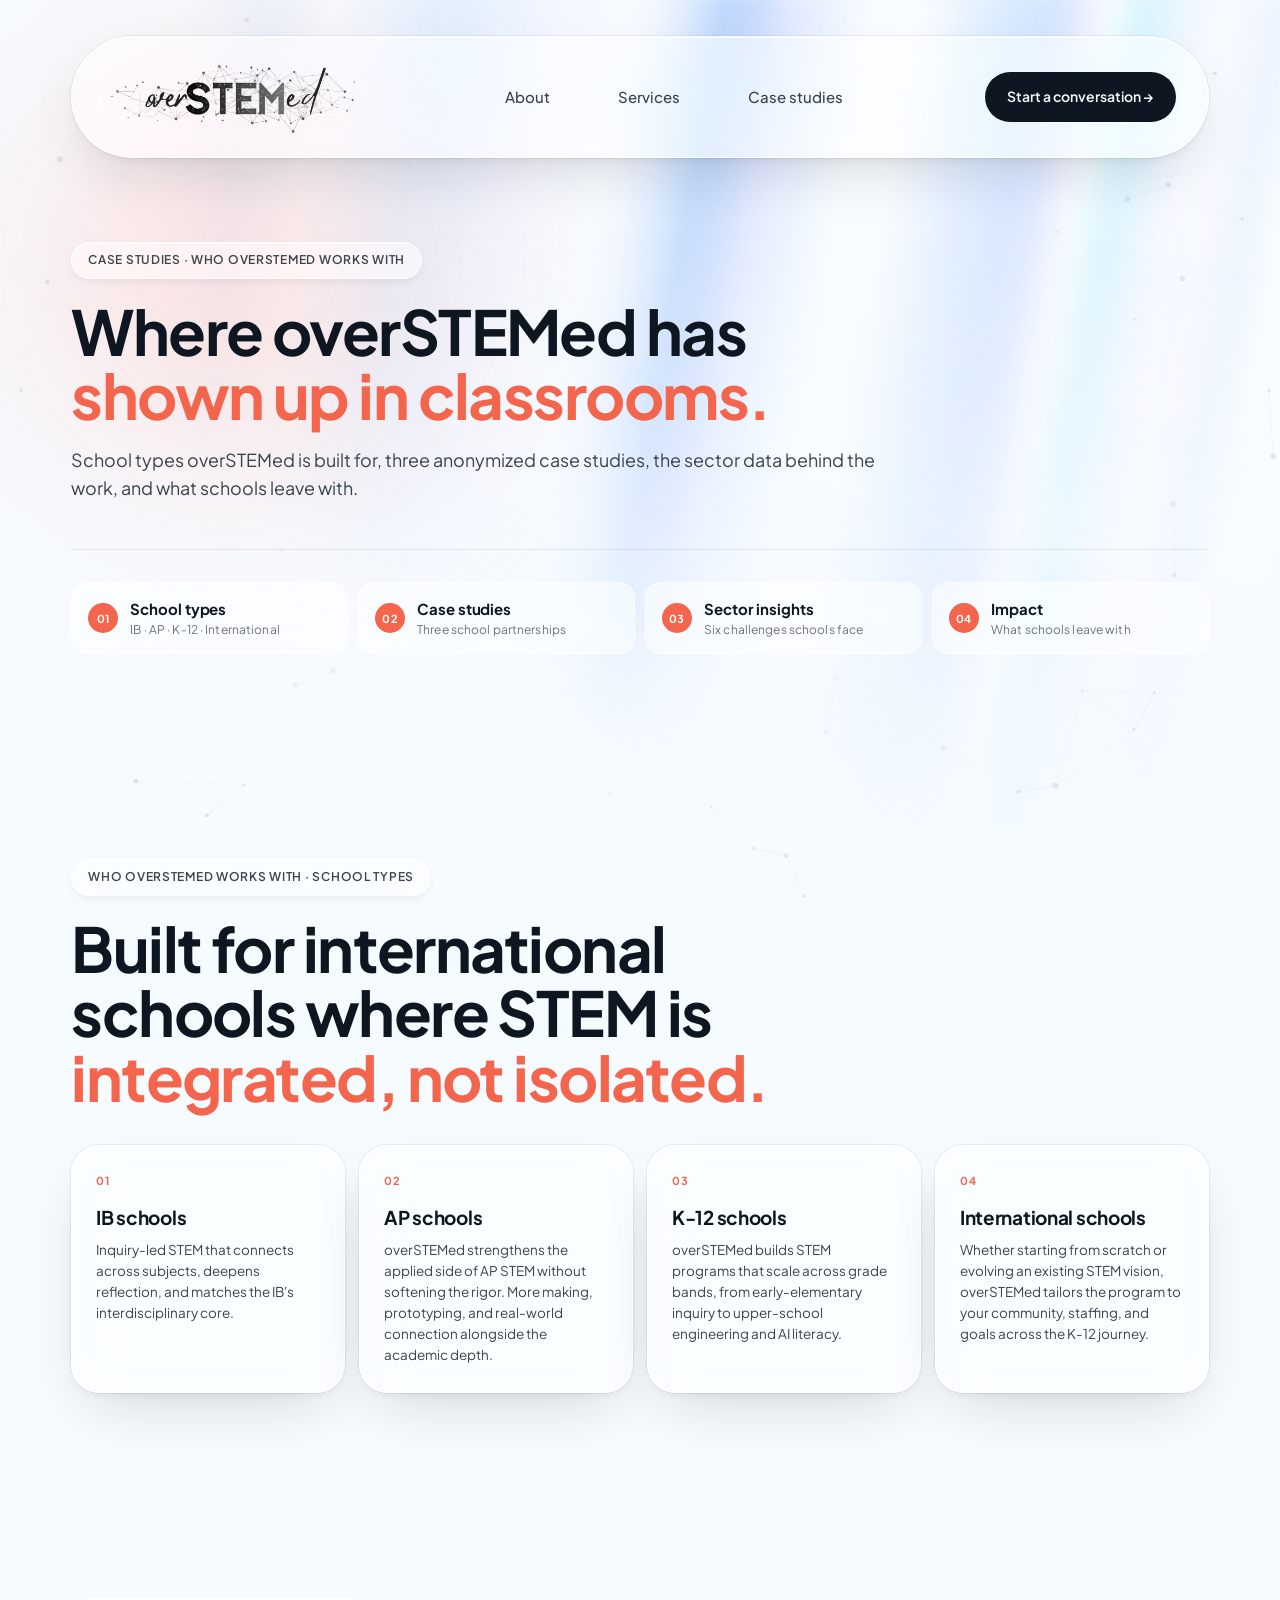
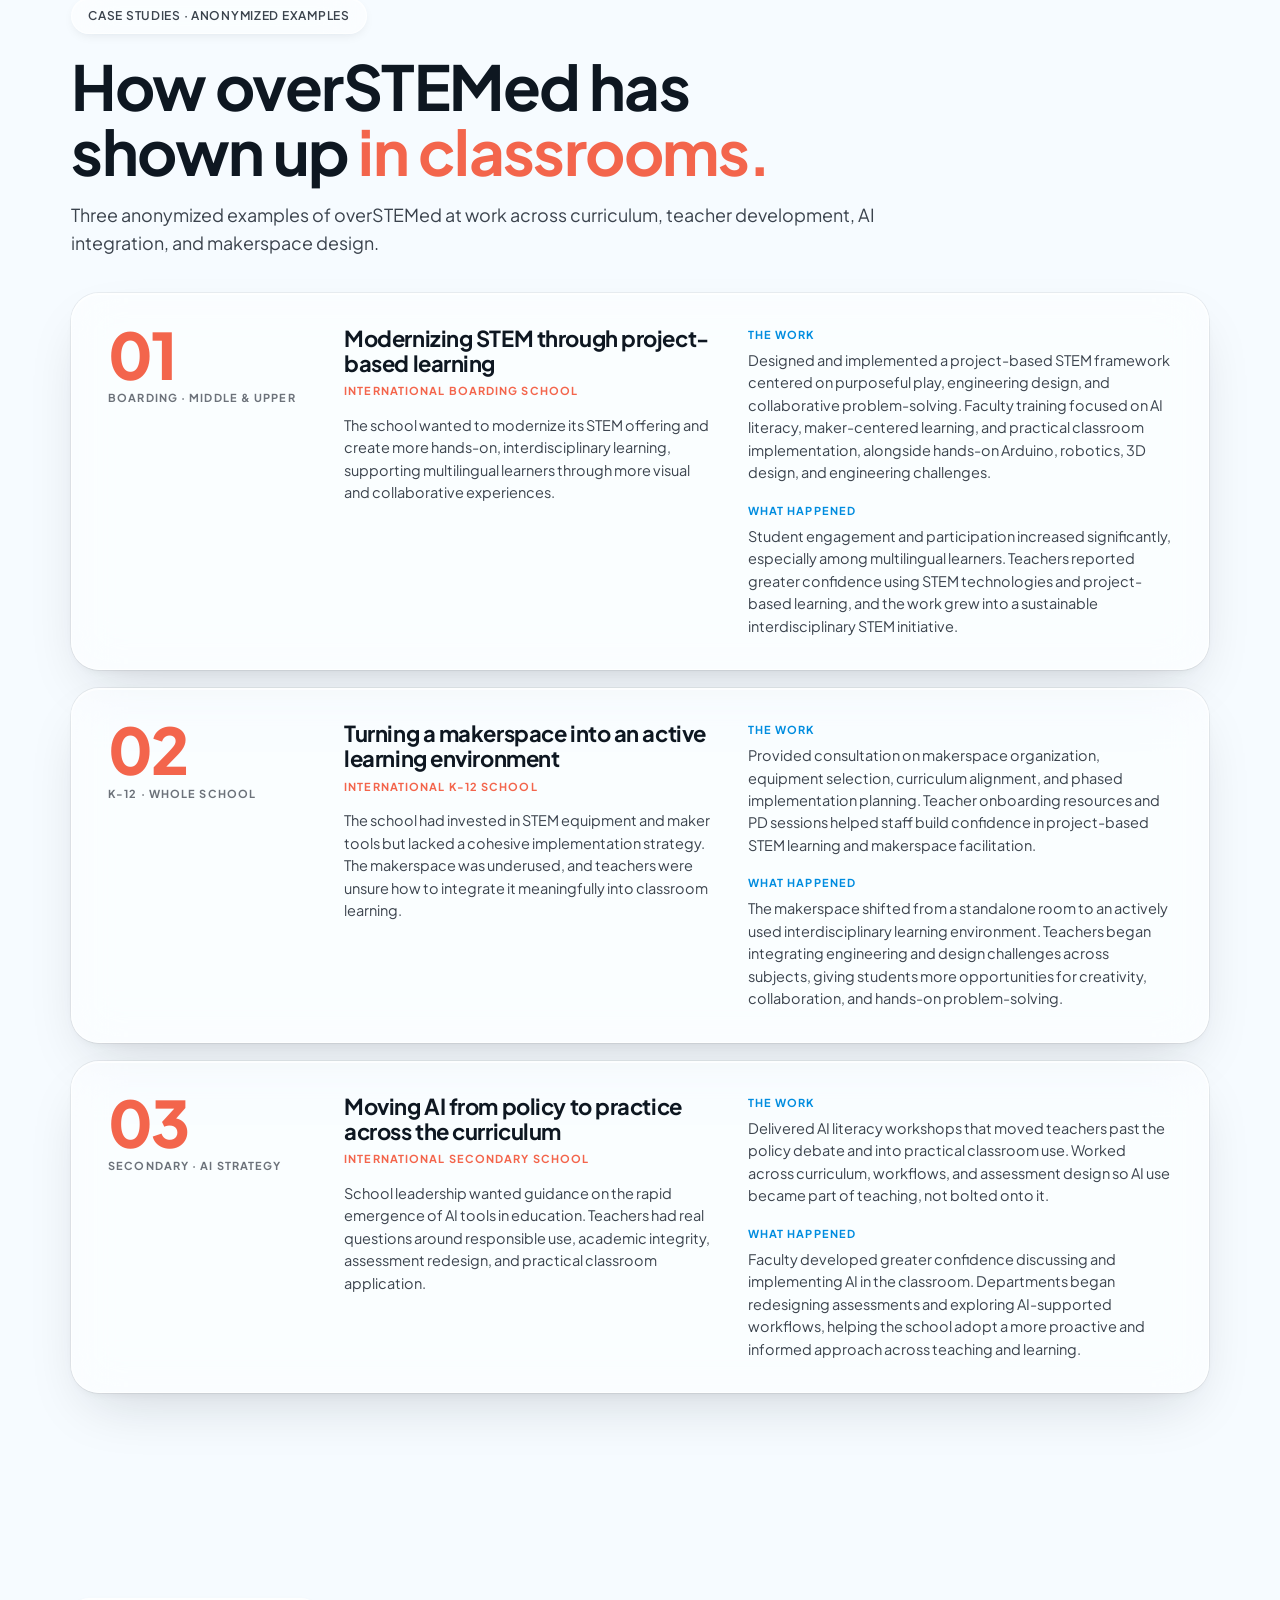
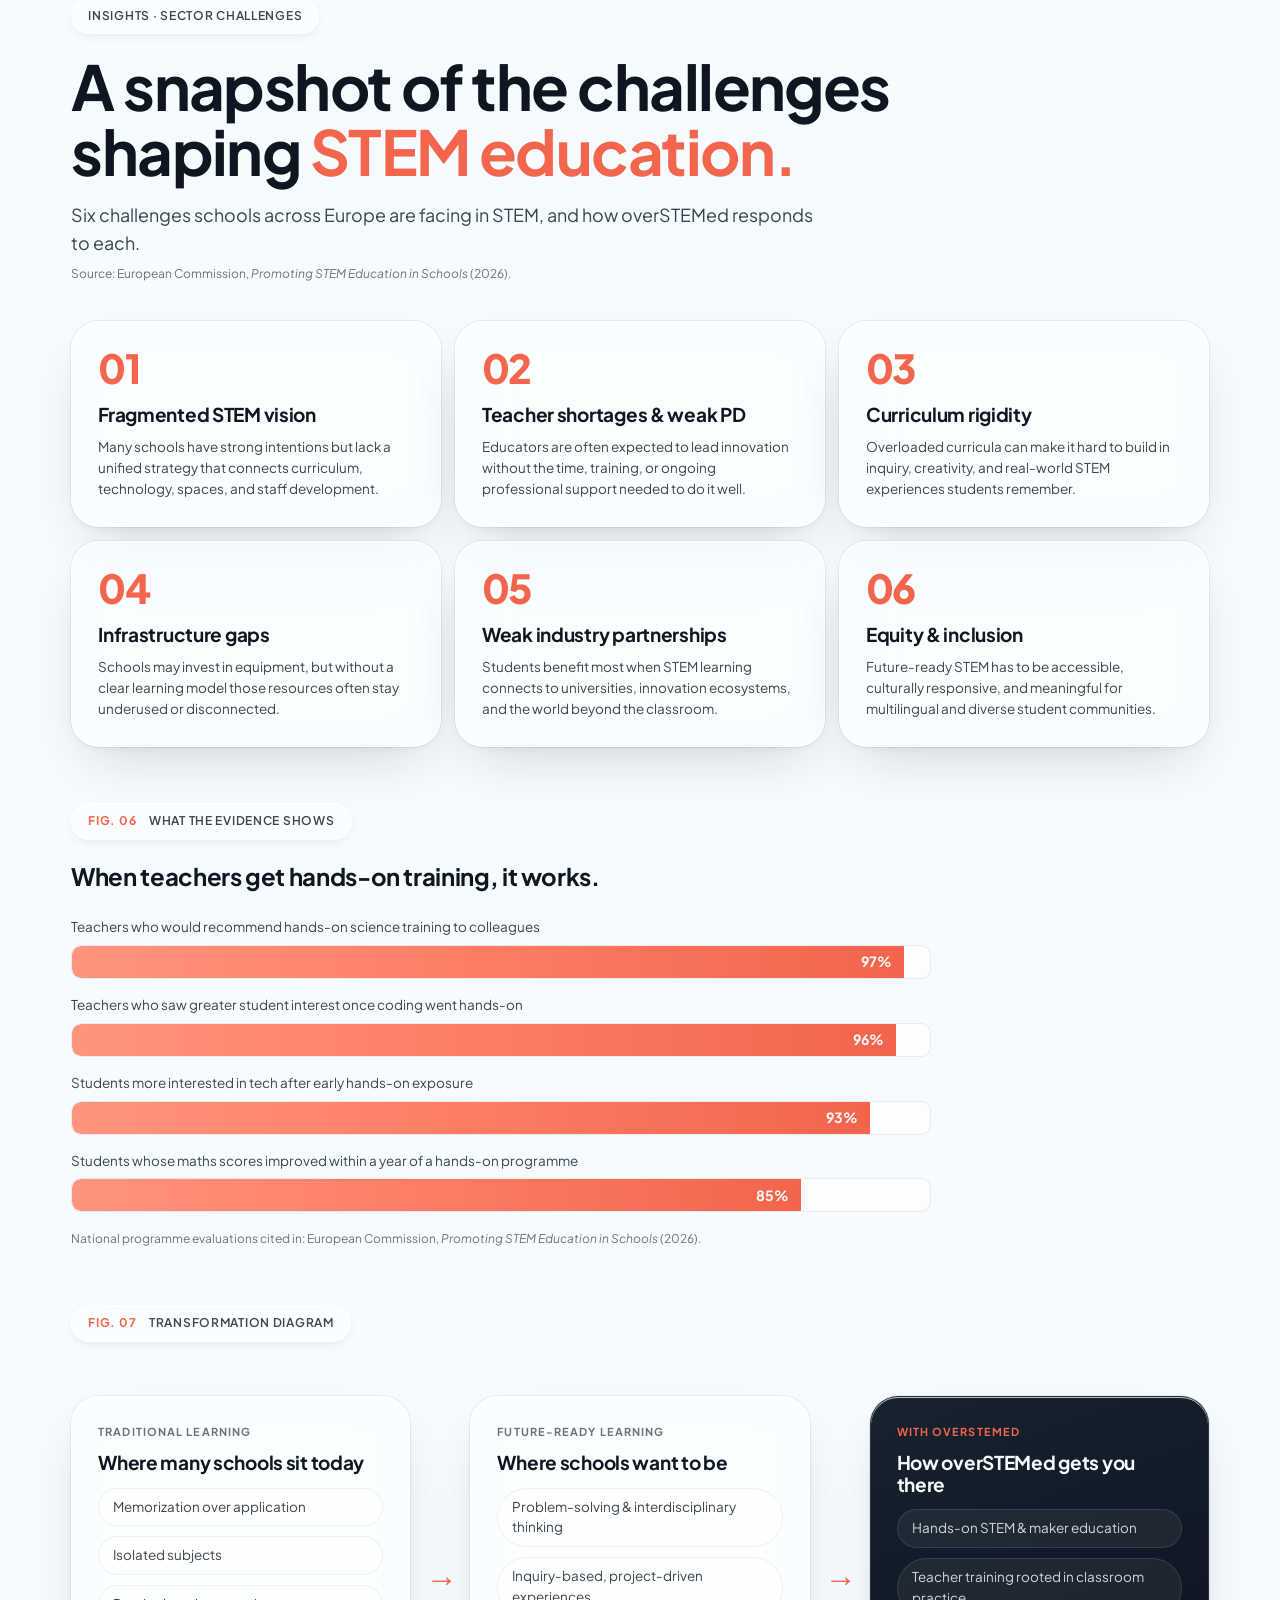
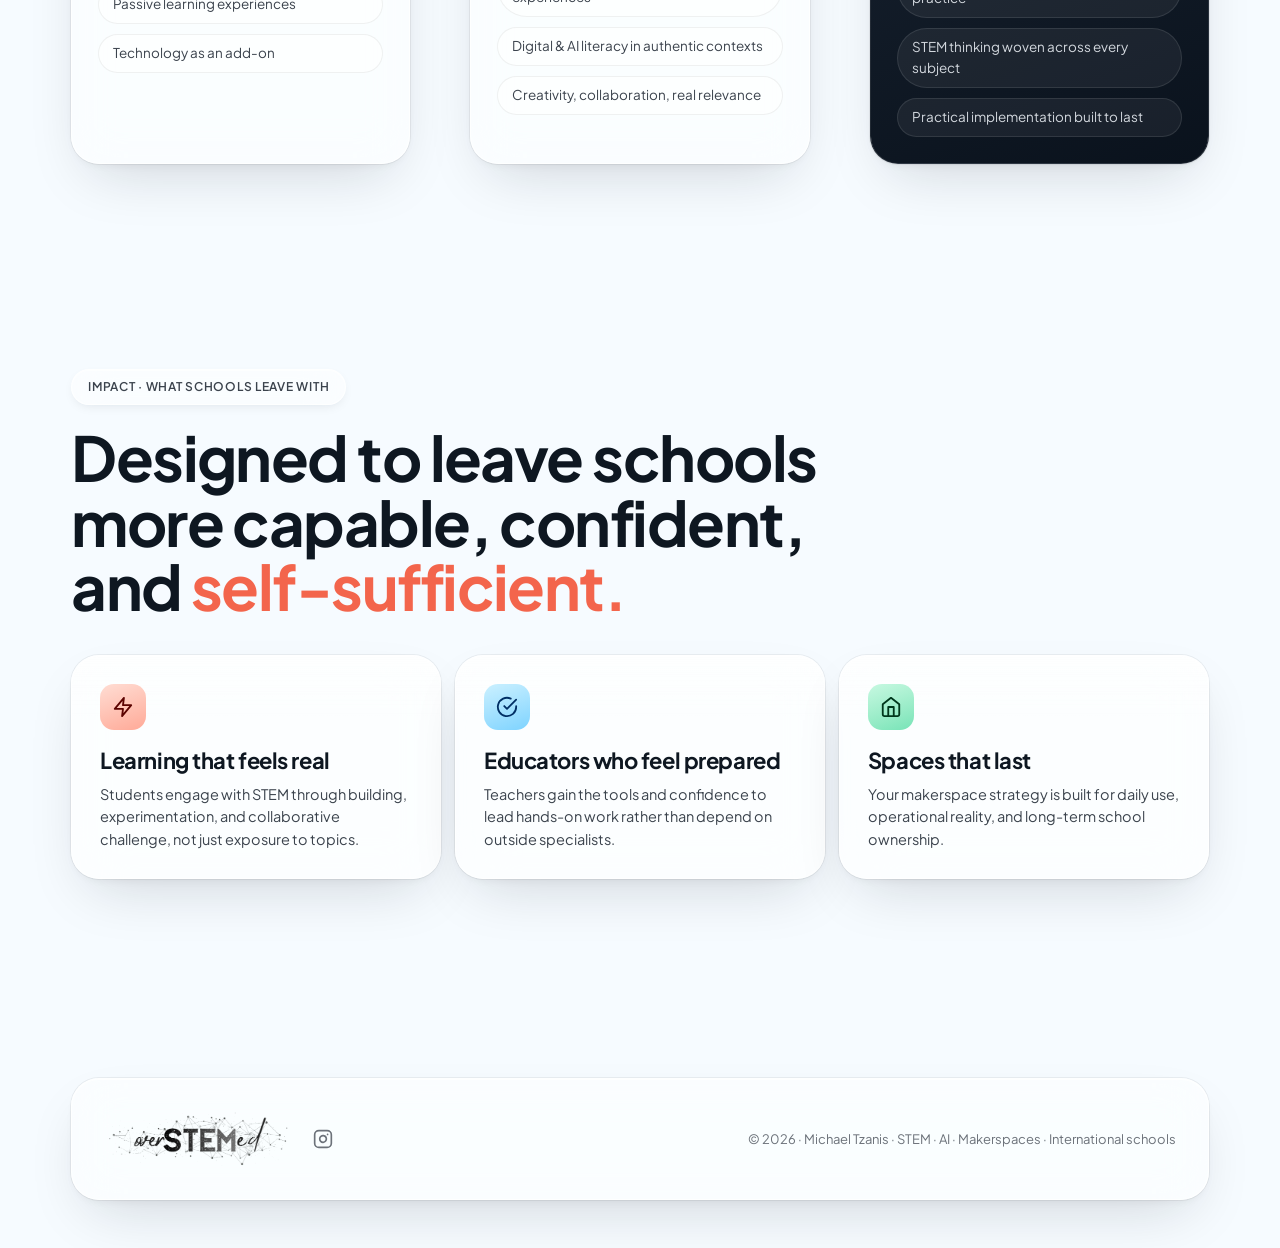
==== case-studies/index.html @ 2689c049 "Add the evidence bar chart to case studies FIG. 06 on the case studies page: four findings from the " ====
<!doctype html>
<html lang="en">
<head>
<meta charset="utf-8" />
<meta name="viewport" content="width=device-width, initial-scale=1.0" />
<title>Case studies | overSTEMed</title>
<meta name="description" content="Playful STEM. Purposeful AI. Future-ready schools. overSTEMed helps educators design hands-on curricula, train teachers, and build makerspaces." />
<link rel="canonical" href="https://overstemed.ai/case-studies/" />
<link rel="icon" href="/favicon.ico" sizes="48x48" />
<link rel="icon" type="image/png" sizes="32x32" href="/favicon-32.png" />
<link rel="icon" type="image/png" sizes="16x16" href="/favicon-16.png" />
<link rel="icon" type="image/png" sizes="192x192" href="/favicon-192.png" />
<link rel="apple-touch-icon" sizes="180x180" href="/favicon-180.png" />
<meta property="og:type" content="website" />
<meta property="og:url" content="https://overstemed.ai/case-studies/" />
<meta property="og:title" content="overSTEMed | Designing future-ready schools" />
<meta property="og:description" content="Playful STEM. Purposeful AI. Future-ready schools. overSTEMed helps educators design hands-on curricula, train teachers, and build makerspaces." />
<meta property="og:image" content="https://overstemed.ai/social-card.png" />
<meta property="og:image:secure_url" content="https://overstemed.ai/social-card.png" />
<meta property="og:image:type" content="image/png" />
<meta property="og:image:width" content="2400" />
<meta property="og:image:height" content="1260" />
<meta property="og:image:alt" content="overSTEMed | Designing future-ready schools" />
<meta name="twitter:card" content="summary_large_image" />
<meta name="twitter:title" content="overSTEMed | Designing future-ready schools" />
<meta name="twitter:description" content="Playful STEM. Purposeful AI. Future-ready schools. overSTEMed helps educators design hands-on curricula, train teachers, and build makerspaces." />
<meta name="twitter:image" content="https://overstemed.ai/social-card.png" />
<link rel="preconnect" href="https://fonts.googleapis.com" />
<link rel="preconnect" href="https://fonts.gstatic.com" crossorigin />
<link href="https://fonts.googleapis.com/css2?family=Plus+Jakarta+Sans:wght@400;500;600;700;800&family=Instrument+Serif:ital@0;1&display=swap" rel="stylesheet" />
<link rel="stylesheet" href="/page-styles.css?v=4">
</head>
<body id="top">

<!-- ───── Aurora background ───── -->
<div class="aurora" aria-hidden="true">
  <div class="aurora__warm"></div>
  <div class="aurora__layer is-tr"></div>
</div>

<!-- ───── Drifting node-network ───── -->
<canvas class="nodes-canvas" aria-hidden="true"></canvas>
<script defer src="/page-scripts.js"></script>

<!-- ───── Logo SVG symbol (reused) ───── -->
<svg width="0" height="0" style="position:absolute" aria-hidden="true">
  <defs>
    <linearGradient id="lg-glass" x1="0" y1="0" x2="1" y2="1">
      <stop offset="0%" stop-color="oklch(0.96 0.05 30 / 0.95)" />
      <stop offset="55%" stop-color="oklch(0.92 0.05 250 / 0.85)" />
      <stop offset="100%" stop-color="oklch(0.88 0.06 320 / 0.85)" />
    </linearGradient>
    <linearGradient id="lg-ink" x1="0" y1="0" x2="0" y2="1">
      <stop offset="0%" stop-color="oklch(0.28 0.03 255)" />
      <stop offset="100%" stop-color="oklch(0.18 0.025 255)" />
    </linearGradient>
    <symbol id="logo-mark" viewBox="0 0 48 48">
      <!-- squircle base -->
      <path d="M24 1.5
               C 38 1.5  46.5 10  46.5 24
               C 46.5 38  38 46.5  24 46.5
               C 10 46.5  1.5 38  1.5 24
               C 1.5 10  10 1.5  24 1.5 Z"
            fill="url(#lg-glass)" stroke="oklch(1 0 0 / 0.9)" stroke-width="1" />
      <!-- highlight arc -->
      <path d="M6 18 C 14 8, 30 6, 42 14"
            fill="none" stroke="oklch(1 0 0 / 0.7)" stroke-width="1.4" stroke-linecap="round" />
      <!-- monogram 'oS' — o as small ring (over), S as anchor -->
      <circle cx="14" cy="16" r="3.6" fill="none" stroke="url(#lg-ink)" stroke-width="2.2" />
      <text x="24" y="36" text-anchor="middle"
            font-family="Plus Jakarta Sans, sans-serif"
            font-weight="800" font-size="22"
            letter-spacing="-1"
            fill="url(#lg-ink)">S</text>
      <!-- ED dot -->
      <circle cx="36" cy="14" r="3.4" fill="oklch(0.68 0.18 32)" />
      <circle cx="34.8" cy="12.8" r="1.1" fill="oklch(1 0 0 / 0.85)" />
    </symbol>
  </defs>
</svg>

<!-- ───── Floating glass nav ───── -->
<div class="nav-wrap">
  <div class="wrap">
    <nav class="nav">
    <a href="/" class="brand" aria-label="overSTEMed home">
      <img class="brand-logo" src="/over-logo-test.png" alt="overSTEMed" />
    </a>
    <div class="nav-links">
      <a href="/#about">About</a>
      <a href="/services/">Services</a>
      <a href="/case-studies/" aria-current="page">Case studies</a>
    </div>
    <a href="/contact/" class="nav-cta">Start a conversation →</a>
  </nav>
  </div>
</div>



<!-- ───────── Page intro ───────── -->
<section id="intro">
  <div class="wrap">
    <span class="eyebrow">Case studies · Who overSTEMed works with</span>
    <h1 class="section-title">Where overSTEMed has <em>shown up in classrooms.</em></h1>
    <p class="section-lede">School types overSTEMed is built for, three anonymized case studies, the sector data behind the work, and what schools leave with.</p>

    <div class="page-toc">
      <a href="#partners" class="toc-item"><span class="num">01</span><span class="label">School types</span><span class="meta">IB · AP · K-12 · International</span></a>
      <a href="#cases" class="toc-item"><span class="num">02</span><span class="label">Case studies</span><span class="meta">Three school partnerships</span></a>
      <a href="#insights" class="toc-item"><span class="num">03</span><span class="label">Sector insights</span><span class="meta">Six challenges schools face</span></a>
      <a href="#impact" class="toc-item"><span class="num">04</span><span class="label">Impact</span><span class="meta">What schools leave with</span></a>
    </div>
  </div>
</section>

<!-- ───────── Partners ───────── -->
<section id="partners" data-screen-label="05 Partners">
  <div class="wrap">
    <span class="eyebrow">Who overSTEMed works with · School types</span>
    <h2 class="section-title">Built for international schools where STEM is <em>integrated, not isolated.</em></h2>

    <div class="partner-list">
      <div class="partner">
        <div class="num">01</div>
        <h4>IB schools</h4>
        <p>Inquiry-led STEM that connects across subjects, deepens reflection, and matches the IB's interdisciplinary core.</p>
      </div>
      <div class="partner">
        <div class="num">02</div>
        <h4>AP schools</h4>
        <p>overSTEMed strengthens the applied side of AP STEM without softening the rigor. More making, prototyping, and real-world connection alongside the academic depth.</p>
      </div>
      <div class="partner">
        <div class="num">03</div>
        <h4>K-12 schools</h4>
        <p>overSTEMed builds STEM programs that scale across grade bands, from early-elementary inquiry to upper-school engineering and AI literacy.</p>
      </div>
      <div class="partner">
        <div class="num">04</div>
        <h4>International schools</h4>
        <p>Whether starting from scratch or evolving an existing STEM vision, overSTEMed tailors the program to your community, staffing, and goals across the K-12 journey.</p>
      </div>
    </div>
  </div>
</section>
<!-- ───────── Case studies ───────── -->
<section id="cases" data-screen-label="06 Case Studies">
  <div class="wrap">
    <span class="eyebrow">Case studies · Anonymized examples</span>
    <h2 class="section-title">How overSTEMed has shown up <em>in classrooms.</em></h2>
    <p class="section-lede">Three anonymized examples of overSTEMed at work across curriculum, teacher development, AI integration, and makerspace design.</p>

    <div class="case-list">
      <article class="case">
        <div class="case-num">01<span class="label">Boarding · Middle &amp; Upper</span></div>
        <div>
          <h3>Modernizing STEM through project-based learning</h3>
          <div class="kicker">International boarding school</div>
          <p style="color: var(--ink-soft); font-size: 14.5px;">The school wanted to modernize its STEM offering and create more hands-on, interdisciplinary learning, supporting multilingual learners through more visual and collaborative experiences.</p>
        </div>
        <div class="case-cols">
          <div class="case-col">
            <h5>The work</h5>
            <p>Designed and implemented a project-based STEM framework centered on purposeful play, engineering design, and collaborative problem-solving. Faculty training focused on AI literacy, maker-centered learning, and practical classroom implementation, alongside hands-on Arduino, robotics, 3D design, and engineering challenges.</p>
          </div>
          <div class="case-col">
            <h5>What happened</h5>
            <p>Student engagement and participation increased significantly, especially among multilingual learners. Teachers reported greater confidence using STEM technologies and project-based learning, and the work grew into a sustainable interdisciplinary STEM initiative.</p>
          </div>
        </div>
      </article>

      <article class="case">
        <div class="case-num">02<span class="label">K-12 · Whole school</span></div>
        <div>
          <h3>Turning a makerspace into an active learning environment</h3>
          <div class="kicker">International K-12 school</div>
          <p style="color: var(--ink-soft); font-size: 14.5px;">The school had invested in STEM equipment and maker tools but lacked a cohesive implementation strategy. The makerspace was underused, and teachers were unsure how to integrate it meaningfully into classroom learning.</p>
        </div>
        <div class="case-cols">
          <div class="case-col">
            <h5>The work</h5>
            <p>Provided consultation on makerspace organization, equipment selection, curriculum alignment, and phased implementation planning. Teacher onboarding resources and PD sessions helped staff build confidence in project-based STEM learning and makerspace facilitation.</p>
          </div>
          <div class="case-col">
            <h5>What happened</h5>
            <p>The makerspace shifted from a standalone room to an actively used interdisciplinary learning environment. Teachers began integrating engineering and design challenges across subjects, giving students more opportunities for creativity, collaboration, and hands-on problem-solving.</p>
          </div>
        </div>
      </article>

      <article class="case">
        <div class="case-num">03<span class="label">Secondary · AI strategy</span></div>
        <div>
          <h3>Moving AI from policy to practice across the curriculum</h3>
          <div class="kicker">International secondary school</div>
          <p style="color: var(--ink-soft); font-size: 14.5px;">School leadership wanted guidance on the rapid emergence of AI tools in education. Teachers had real questions around responsible use, academic integrity, assessment redesign, and practical classroom application.</p>
        </div>
        <div class="case-cols">
          <div class="case-col">
            <h5>The work</h5>
            <p>Delivered AI literacy workshops that moved teachers past the policy debate and into practical classroom use. Worked across curriculum, workflows, and assessment design so AI use became part of teaching, not bolted onto it.</p>
          </div>
          <div class="case-col">
            <h5>What happened</h5>
            <p>Faculty developed greater confidence discussing and implementing AI in the classroom. Departments began redesigning assessments and exploring AI-supported workflows, helping the school adopt a more proactive and informed approach across teaching and learning.</p>
          </div>
        </div>
      </article>
    </div>
  </div>
</section>
<!-- ───────── Insights ───────── -->
<section id="insights" data-screen-label="07 Insights">
  <div class="wrap">
    <span class="eyebrow">Insights · Sector challenges</span>
    <h2 class="section-title">A snapshot of the challenges shaping <em>STEM education.</em></h2>
    <p class="section-lede">Six challenges schools across Europe are facing in STEM, and how overSTEMed responds to each.<br /><span style="font-size:12px; color: var(--ink-mute);">Source: European Commission, <i>Promoting STEM Education in Schools</i> (2026).</span></p>

    <div class="insights-grid">
      <div class="insight"><div class="num">01</div><h4>Fragmented STEM vision</h4><p>Many schools have strong intentions but lack a unified strategy that connects curriculum, technology, spaces, and staff development.</p></div>
      <div class="insight"><div class="num">02</div><h4>Teacher shortages &amp; weak PD</h4><p>Educators are often expected to lead innovation without the time, training, or ongoing professional support needed to do it well.</p></div>
      <div class="insight"><div class="num">03</div><h4>Curriculum rigidity</h4><p>Overloaded curricula can make it hard to build in inquiry, creativity, and real-world STEM experiences students remember.</p></div>
      <div class="insight"><div class="num">04</div><h4>Infrastructure gaps</h4><p>Schools may invest in equipment, but without a clear learning model those resources often stay underused or disconnected.</p></div>
      <div class="insight"><div class="num">05</div><h4>Weak industry partnerships</h4><p>Students benefit most when STEM learning connects to universities, innovation ecosystems, and the world beyond the classroom.</p></div>
      <div class="insight"><div class="num">06</div><h4>Equity &amp; inclusion</h4><p>Future-ready STEM has to be accessible, culturally responsive, and meaningful for multilingual and diverse student communities.</p></div>
    </div>

    <div style="margin-top: 56px;">
      <span class="eyebrow" style="margin-bottom: 18px;"><span class="num">FIG. 06</span> &nbsp;What the evidence shows</span>
      <h3 class="chart-title">When teachers get hands-on training, it works.</h3>
      <div class="chart">
        <div class="bar-row">
          <div class="bar-label">Teachers who would recommend hands-on science training to colleagues</div>
          <div class="bar-track"><div class="bar-fill" style="--w: 97%"><span>97%</span></div></div>
        </div>
        <div class="bar-row">
          <div class="bar-label">Teachers who saw greater student interest once coding went hands-on</div>
          <div class="bar-track"><div class="bar-fill" style="--w: 96%"><span>96%</span></div></div>
        </div>
        <div class="bar-row">
          <div class="bar-label">Students more interested in tech after early hands-on exposure</div>
          <div class="bar-track"><div class="bar-fill" style="--w: 93%"><span>93%</span></div></div>
        </div>
        <div class="bar-row">
          <div class="bar-label">Students whose maths scores improved within a year of a hands-on programme</div>
          <div class="bar-track"><div class="bar-fill" style="--w: 85%"><span>85%</span></div></div>
        </div>
      </div>
      <p class="chart-note">National programme evaluations cited in: European Commission, <i>Promoting STEM Education in Schools</i> (2026).</p>
    </div>

    <div style="margin-top: 56px;">
      <span class="eyebrow" style="margin-bottom: 18px;"><span class="num">FIG. 07</span> &nbsp;Transformation diagram</span>
      <div class="transform">
        <div class="t-col">
          <div class="k">Traditional learning</div>
          <h4>Where many schools sit today</h4>
          <ul>
            <li>Memorization over application</li>
            <li>Isolated subjects</li>
            <li>Passive learning experiences</li>
            <li>Technology as an add-on</li>
          </ul>
        </div>
        <div class="t-arrow">→</div>
        <div class="t-col">
          <div class="k">Future-ready learning</div>
          <h4>Where schools want to be</h4>
          <ul>
            <li>Problem-solving &amp; interdisciplinary thinking</li>
            <li>Inquiry-based, project-driven experiences</li>
            <li>Digital &amp; AI literacy in authentic contexts</li>
            <li>Creativity, collaboration, real relevance</li>
          </ul>
        </div>
        <div class="t-arrow">→</div>
        <div class="t-col highlight">
          <div class="k">With overSTEMed</div>
          <h4>How overSTEMed gets you there</h4>
          <ul>
            <li>Hands-on STEM &amp; maker education</li>
            <li>Teacher training rooted in classroom practice</li>
            <li>STEM thinking woven across every subject</li>
            <li>Practical implementation built to last</li>
          </ul>
        </div>
      </div>
    </div>
  </div>
</section>
<!-- ───────── Impact ───────── -->
<section id="impact" data-screen-label="09 Impact">
  <div class="wrap">
    <span class="eyebrow">Impact · What schools leave with</span>
    <h2 class="section-title">Designed to leave schools more capable, confident, and <em>self-sufficient.</em></h2>

    <div class="impact-grid">
      <div class="impact-card i1">
        <div class="badge"><svg viewBox="0 0 24 24" width="22" height="22" fill="none" stroke="currentColor" stroke-width="2" stroke-linecap="round" stroke-linejoin="round"><polygon points="13 2 3 14 12 14 11 22 21 10 12 10 13 2"></polygon></svg></div>
        <h4>Learning that feels real</h4>
        <p>Students engage with STEM through building, experimentation, and collaborative challenge, not just exposure to topics.</p>
      </div>
      <div class="impact-card i2">
        <div class="badge"><svg viewBox="0 0 24 24" width="22" height="22" fill="none" stroke="currentColor" stroke-width="2" stroke-linecap="round" stroke-linejoin="round"><path d="M22 11.08V12a10 10 0 1 1-5.93-9.14"></path><polyline points="22 4 12 14.01 9 11.01"></polyline></svg></div>
        <h4>Educators who feel prepared</h4>
        <p>Teachers gain the tools and confidence to lead hands-on work rather than depend on outside specialists.</p>
      </div>
      <div class="impact-card i3">
        <div class="badge"><svg viewBox="0 0 24 24" width="22" height="22" fill="none" stroke="currentColor" stroke-width="2" stroke-linecap="round" stroke-linejoin="round"><path d="M3 9l9-7 9 7v11a2 2 0 0 1-2 2H5a2 2 0 0 1-2-2z"></path><polyline points="9 22 9 12 15 12 15 22"></polyline></svg></div>
        <h4>Spaces that last</h4>
        <p>Your makerspace strategy is built for daily use, operational reality, and long-term school ownership.</p>
      </div>
    </div>
  </div>
</section>

<!-- ───────── Footer ───────── -->
<footer>
  <div class="wrap">
    <div class="foot-card">
      <div style="display: flex; align-items: center; gap: 12px;">
        <img class="footer-logo" src="/over-logo-test.png" alt="overSTEMed" />
        <a class="footer-social" href="https://instagram.com/overstemed.ai" target="_blank" rel="noopener" aria-label="overSTEMed on Instagram">
          <svg width="20" height="20" viewBox="0 0 24 24" fill="none" stroke="currentColor" stroke-width="2" stroke-linecap="round" stroke-linejoin="round" aria-hidden="true">
            <rect x="2" y="2" width="20" height="20" rx="5" ry="5"/>
            <path d="M16 11.37A4 4 0 1 1 12.63 8 4 4 0 0 1 16 11.37z"/>
            <line x1="17.5" y1="6.5" x2="17.5" y2="6.5"/>
          </svg>
        </a>
      </div>
      <div class="meta">© 2026 · Michael Tzanis · STEM · AI · Makerspaces · International schools</div>
    </div>
  </div>
</footer>


</body>
</html>
---- page-styles.css ----
:root {
  /* Liquid Glass palette — soft, light, layered */
  --bg: oklch(0.985 0.008 250);
  --bg-tint-a: oklch(0.92 0.06 25);     /* coral-peach */
  --bg-tint-b: oklch(0.90 0.07 230);    /* periwinkle */
  --bg-tint-c: oklch(0.92 0.06 320);    /* lavender */
  --bg-tint-d: oklch(0.92 0.05 160);    /* mint */
  --ink: oklch(0.20 0.025 255);
  --ink-soft: oklch(0.38 0.02 255);
  --ink-mute: oklch(0.55 0.015 255);
  --rule: oklch(0.20 0.02 255 / 0.10);
  --rule-strong: oklch(0.20 0.02 255 / 0.20);
  --ed: oklch(0.68 0.18 32);            /* the ED accent */
  --ed-soft: oklch(0.78 0.14 32);
  --blue: oklch(0.62 0.16 245);
  --glass: oklch(1 0 0 / 0.55);
  --glass-strong: oklch(1 0 0 / 0.72);
  --glass-stroke: oklch(1 0 0 / 0.75);
  --glass-shadow: 0 1px 0 oklch(1 0 0 / 0.7) inset, 0 0 0 1px oklch(0.2 0.02 255 / 0.06), 0 24px 60px -20px oklch(0.2 0.02 255 / 0.18), 0 4px 14px -6px oklch(0.2 0.02 255 / 0.10);
  --sans: "Plus Jakarta Sans", ui-sans-serif, system-ui, -apple-system, "SF Pro Text", sans-serif;
  --serif: "Instrument Serif", "Iowan Old Style", Georgia, serif;
  --r-xl: 36px;
  --r-lg: 28px;
  --r-md: 20px;
  --r-sm: 14px;
  --pad: clamp(20px, 4vw, 56px);
  --maxw: 1240px;
}

* { box-sizing: border-box; }

/* keep anchor-jump targets clear of the floating nav */
section, footer { scroll-margin-top: 110px; }
html, body { margin: 0; padding: 0; }
html { scroll-behavior: smooth; }
body {
  background: var(--bg);
  color: var(--ink);
  font-family: var(--sans);
  font-weight: 400;
  font-size: 16px;
  line-height: 1.55;
  -webkit-font-smoothing: antialiased;
  text-rendering: optimizeLegibility;
  overflow-x: hidden;
}

/* ───────── Living background — Aurora ───────── */
/* Color tokens used by the aurora gradients */
:root {
  --white: #ffffff;
  --black: #000000;
  --transparent: transparent;
  --blue-500: #3b82f6;
  --blue-400: #60a5fa;
  --blue-300: #93c5fd;
  --indigo-300: #a5b4fc;
  --violet-200: #ddd6fe;
}

.aurora {
  position: fixed; inset: 0;
  z-index: 0;
  overflow: hidden;
  pointer-events: none;
}

/* Soft warm peach glow in the top-left — preserves the original
   tinted backdrop behind the logo dock. */
.aurora__warm {
  position: absolute;
  top: -10%; left: -10%;
  width: 56vw; height: 56vw;
  border-radius: 50%;
  filter: blur(80px);
  opacity: 0.85;
  background: radial-gradient(circle at 50% 50%, oklch(0.92 0.06 25), transparent 60%);
  pointer-events: none;
}

/* Drifting node network — slow constellation behind content */
.nodes-canvas {
  position: fixed;
  inset: 0;
  z-index: 1;
  pointer-events: none;
  opacity: 0.4;
  /* Keep the constellation toward the edges and fade it out behind the
     central column where the reading text sits, so its motion never
     drifts under unbuffered text. Answers Tim Venchus's note
     (2026-08-03) that the moving background was distracting under text
     not backed by a solid pane. */
  -webkit-mask-image: radial-gradient(ellipse 72% 80% at 50% 46%,
                        transparent 0%, transparent 34%,
                        rgba(0, 0, 0, 0.5) 66%, #000 100%);
          mask-image: radial-gradient(ellipse 72% 80% at 50% 46%,
                        transparent 0%, transparent 34%,
                        rgba(0, 0, 0, 0.5) 66%, #000 100%);
}

/* Reader-comfort: if motion is unwelcome, hide the drifting layer
   entirely (the aurora already freezes via the rule further down). */
@media (prefers-reduced-motion: reduce) {
  .nodes-canvas { opacity: 0.22; }
}

.aurora__layer {
  --white-gradient: repeating-linear-gradient(
    100deg,
    var(--white) 0%, var(--white) 7%,
    var(--transparent) 10%, var(--transparent) 12%,
    var(--white) 16%
  );
  --aurora-gradient: repeating-linear-gradient(
    100deg,
    var(--blue-500) 10%,
    var(--indigo-300) 15%,
    var(--blue-300) 20%,
    var(--violet-200) 25%,
    var(--blue-400) 30%
  );
  position: absolute;
  inset: -10px;
  opacity: 0.5;
  background-image: var(--white-gradient), var(--aurora-gradient);
  background-size: 300%, 200%;
  background-position: 50% 50%, 50% 50%;
  filter: blur(10px) invert(1);
  will-change: transform;
}
.aurora__layer::after {
  content: "";
  position: absolute; inset: 0;
  background-image: var(--white-gradient), var(--aurora-gradient);
  background-size: 200%, 100%;
  background-attachment: fixed;
  mix-blend-mode: difference;
  animation: aurora 60s linear infinite;
}

/* Mask variants — each layer concentrates the aurora in a different region */
.aurora__layer.is-tr {
  -webkit-mask-image: radial-gradient(ellipse at 100% 0%, black 10%, transparent 70%);
          mask-image: radial-gradient(ellipse at 100% 0%, black 10%, transparent 70%);
}
.aurora__layer.is-tl {
  /* warm-toned glow behind the brand mark in the top-left */
  --aurora-gradient: repeating-linear-gradient(
    100deg,
    oklch(0.72 0.16 32) 10%,
    oklch(0.86 0.10 60) 15%,
    oklch(0.82 0.12 320) 20%,
    oklch(0.86 0.08 30) 25%,
    oklch(0.78 0.14 32) 30%
  );
  opacity: 0.45;
  -webkit-mask-image: radial-gradient(ellipse 60% 55% at 0% 0%, black 0%, transparent 70%);
          mask-image: radial-gradient(ellipse 60% 55% at 0% 0%, black 0%, transparent 70%);
}

@keyframes aurora {
  from { background-position: 50% 50%, 50% 50%; }
  to   { background-position: 350% 50%, 350% 50%; }
}

@media (prefers-reduced-motion: reduce) {
  .aurora__layer::after { animation: none; }
}

a { color: inherit; text-decoration: none; }
img { max-width: 100%; display: block; }

.wrap {
  max-width: var(--maxw);
  margin: 0 auto;
  padding-left: var(--pad);
  padding-right: var(--pad);
  position: relative;
}

/* ───────── Glass primitives ───────── */
.glass {
  background: var(--glass);
  backdrop-filter: blur(28px) saturate(180%);
  -webkit-backdrop-filter: blur(28px) saturate(180%);
  border: 1px solid var(--glass-stroke);
  border-radius: var(--r-lg);
  box-shadow: var(--glass-shadow);
}
.glass-strong {
  background: var(--glass-strong);
  backdrop-filter: blur(40px) saturate(200%);
  -webkit-backdrop-filter: blur(40px) saturate(200%);
  border: 1px solid var(--glass-stroke);
  border-radius: var(--r-lg);
  box-shadow: var(--glass-shadow);
}

/* ───────── Brand ───────── */
.brand-logo {
  display: block;
  height: 80px;
  width: auto;
}

.brand-inline {
  display: inline-flex;
  align-items: baseline;
  letter-spacing: -0.03em;
}

.brand-inline .over {
  font-family: var(--sans);
  font-style: normal;
  font-weight: 800;
}

.brand-inline .stem {
  font-weight: 800;
}

.brand-inline .ed {
  font-weight: 800;
  color: var(--ed);
}

.footer-logo {
  display: block;
  height: 64px;
  width: auto;
}

/* ───────── Footer-style glass nav (mirrors .foot-card, same .wrap container) ───────── */
.nav-wrap {
  position: sticky; top: 18px; z-index: 50;
  padding-top: 18px;
}
.nav {
  display: flex; align-items: center;
  justify-content: space-between;
  gap: 24px;
  width: 100%;
  padding: 16px 32px;
  border-radius: 999px;
  background: var(--glass);
  backdrop-filter: blur(24px) saturate(170%);
  -webkit-backdrop-filter: blur(24px) saturate(170%);
  border: 1px solid var(--glass-stroke);
  box-shadow: var(--glass-shadow);
}
.nav .brand-logo { height: 88px; }
.nav .brand { display: flex; align-items: center; }
.nav-links { display: flex; gap: 32px; font-size: 15px; color: var(--ink-soft); font-weight: 500; }
.nav-links a {
  padding: 10px 18px;
  border-radius: 999px;
  transition: background 0.2s ease, color 0.2s ease;
}
.nav-links a:hover { background: oklch(0.68 0.18 32 / 0.18); color: var(--ed); }
.nav-cta {
  padding: 14px 22px;
  border-radius: 999px;
  background: var(--ink); color: var(--bg);
  font-size: 14px; font-weight: 600;
  transition: transform 0.2s ease, box-shadow 0.2s ease, background 0.2s ease;
  display: inline-flex; align-items: center; gap: 10px;
}
.nav-cta:hover { transform: translateY(-2px); box-shadow: 0 12px 28px -10px oklch(0.2 0.02 255 / 0.35); }

@media (max-width: 980px) {
  .nav-links { display: none; }
}

/* ───────── Sections ───────── */
section { position: relative; z-index: 2; padding: clamp(64px, 8vw, 120px) 0; }

.eyebrow {
  display: inline-flex; align-items: center; gap: 10px;
  font-size: 12px; font-weight: 600;
  letter-spacing: 0.06em; text-transform: uppercase;
  color: var(--ink-soft);
  padding: 8px 16px;
  background: var(--glass);
  backdrop-filter: blur(20px) saturate(180%);
  -webkit-backdrop-filter: blur(20px) saturate(180%);
  border: 1px solid var(--glass-stroke);
  border-radius: 999px;
  box-shadow: 0 1px 0 oklch(1 0 0 / 0.6) inset, 0 4px 12px -4px oklch(0.2 0.02 255 / 0.10);
}
.eyebrow .dot { width: 7px; height: 7px; border-radius: 50%; background: var(--ed); box-shadow: 0 0 12px var(--ed); }
.eyebrow .num { color: var(--ed); font-weight: 700; }

.section-title {
  font-family: var(--sans);
  font-weight: 700;
  font-size: clamp(38px, 5vw, 62px);
  line-height: 1.04;
  letter-spacing: -0.025em;
  margin: 20px 0 16px 0;
  max-width: 22ch;
  text-wrap: balance;
}
.section-title em { font-style: normal; color: var(--ed); }
.section-title .serif-i { font-family: var(--serif); font-style: italic; font-weight: 400; letter-spacing: -0.01em; color: var(--ink); }
.section-lede {
  font-size: clamp(17px, 1.4vw, 19px);
  line-height: 1.55;
  color: var(--ink-soft);
  max-width: 62ch;
  text-wrap: pretty;
}

/* ───────── Hero ───────── */
.hero {
  padding-top: clamp(28px, 4vw, 56px);
  padding-bottom: clamp(40px, 6vw, 72px);
}
.hero-headline {
  min-height: calc(100vh - 200px);
  display: flex;
  flex-direction: column;
  justify-content: center;
  align-items: flex-start;
  gap: 28px;
}
.hero h1 {
  font-family: var(--sans);
  font-weight: 800;
  font-size: clamp(34px, 6vw, 88px);
  line-height: 1.0;
  letter-spacing: -0.035em;
  margin: 24px 0 0 0;
  max-width: none;
}
.hero h1 em { font-style: normal; color: var(--ed); }
.hero h1 .serif-i { font-family: var(--serif); font-style: italic; font-weight: 400; letter-spacing: -0.01em; color: var(--ink); }

.hero-grid {
  display: grid; grid-template-columns: 1.5fr 1fr; gap: clamp(32px, 5vw, 80px);
  margin-top: clamp(16px, 2.5vw, 28px);
  align-items: start;
}
.hero-lede {
  font-size: clamp(17px, 1.4vw, 20px);
  line-height: 1.5;
  color: var(--ink-soft);
  max-width: 52ch;
  text-wrap: pretty;
  margin: 0;
}
.hero-actions {
  display: flex; gap: 12px; margin-top: 28px; flex-wrap: wrap;
}

.btn {
  font-family: var(--sans);
  font-size: 14px; font-weight: 600;
  padding: 14px 22px;
  border-radius: 999px;
  display: inline-flex; align-items: center; gap: 10px;
  transition: transform 0.2s ease, box-shadow 0.2s ease, background 0.2s ease;
  cursor: pointer;
  border: none;
}
.btn-primary { background: var(--ink); color: var(--bg); }
.btn-primary:hover { transform: translateY(-2px); box-shadow: 0 12px 28px -10px oklch(0.2 0.02 255 / 0.35); }
.btn-glass {
  background: var(--glass-strong);
  backdrop-filter: blur(20px) saturate(180%);
  -webkit-backdrop-filter: blur(20px) saturate(180%);
  border: 1px solid var(--glass-stroke);
  color: var(--ink);
  box-shadow: 0 1px 0 oklch(1 0 0 / 0.6) inset, 0 4px 14px -6px oklch(0.2 0.02 255 / 0.10);
}
.btn-glass:hover { transform: translateY(-2px); }
.btn-ed { background: var(--ed); color: white; }
.btn-ed:hover { transform: translateY(-2px); box-shadow: 0 14px 32px -10px oklch(0.68 0.18 32 / 0.5); }

.hero-meta {
  display: grid; gap: 14px;
}
.meta-card {
  padding: 22px 24px;
  border-radius: var(--r-lg);
  background: var(--glass);
  backdrop-filter: blur(28px) saturate(180%);
  -webkit-backdrop-filter: blur(28px) saturate(180%);
  border: 1px solid var(--glass-stroke);
  box-shadow: var(--glass-shadow);
}
.meta-card .k { font-size: 11px; font-weight: 700; letter-spacing: 0.1em; text-transform: uppercase; color: var(--ink-mute); margin-bottom: 8px; }
.meta-card .v { font-family: var(--sans); font-weight: 600; font-size: 19px; line-height: 1.25; letter-spacing: -0.015em; }
.meta-card .v em { font-style: italic; font-family: var(--serif); font-weight: 400; color: var(--ed); font-size: 1.1em; }
.meta-card .v .sep { color: var(--ed); font-weight: 700; margin: 0 4px; font-size: 1.2em; vertical-align: -2px; }

@media (max-width: 900px) {
  .hero-grid { grid-template-columns: 1fr; align-items: start; }
}

/* ───────── Snapshot tiles (Hero bottom) ───────── */
.snapshot {
  margin-top: clamp(48px, 6vw, 72px);
  display: grid; grid-template-columns: repeat(3, 1fr);
  gap: 16px;
}
.snap-tile {
  padding: 28px;
  border-radius: var(--r-lg);
  background: var(--glass-strong);
  backdrop-filter: blur(28px) saturate(180%);
  -webkit-backdrop-filter: blur(28px) saturate(180%);
  border: 1px solid var(--glass-stroke);
  box-shadow: var(--glass-shadow);
  position: relative;
  overflow: hidden;
}
.snap-tile::after {
  /* specular highlight along top */
  content: ""; position: absolute; inset: 0; pointer-events: none;
  border-radius: inherit;
  background: linear-gradient(180deg, oklch(1 0 0 / 0.5) 0%, transparent 30%);
  mix-blend-mode: overlay;
}
.snap-tile .badge {
  width: 44px; height: 44px;
  border-radius: 14px;
  display: grid; place-items: center;
  font-family: var(--sans);
  font-weight: 700; font-size: 14px;
  margin-bottom: 18px;
  position: relative;
  z-index: 1;
}
.snap-tile.a .badge { background: linear-gradient(160deg, var(--bg-tint-a), oklch(0.85 0.10 30)); color: oklch(0.30 0.10 30); box-shadow: 0 1px 0 oklch(1 0 0 / 0.6) inset, 0 8px 18px -6px oklch(0.65 0.16 30 / 0.4); }
.snap-tile.b .badge { background: linear-gradient(160deg, var(--bg-tint-b), oklch(0.80 0.13 245)); color: oklch(0.30 0.12 245); box-shadow: 0 1px 0 oklch(1 0 0 / 0.6) inset, 0 8px 18px -6px oklch(0.62 0.16 245 / 0.4); }
.snap-tile.c .badge { background: linear-gradient(160deg, var(--bg-tint-d), oklch(0.80 0.10 165)); color: oklch(0.30 0.10 165); box-shadow: 0 1px 0 oklch(1 0 0 / 0.6) inset, 0 8px 18px -6px oklch(0.55 0.12 165 / 0.4); }
.snap-tile .k {
  font-size: 11px; font-weight: 700; letter-spacing: 0.1em; text-transform: uppercase;
  color: var(--ink-mute); margin-bottom: 10px;
}
.snap-tile h3 { font-weight: 700; font-size: 22px; line-height: 1.15; letter-spacing: -0.015em; margin: 0 0 10px 0; }
.snap-tile p { margin: 0; color: var(--ink-soft); font-size: 14.5px; }
@media (max-width: 800px) { .snapshot { grid-template-columns: 1fr; } }

/* training band — dark foundation card beneath the three area tiles */
.training-band {
  margin-top: 16px;
  padding: clamp(34px, 4.5vw, 52px) clamp(26px, 4vw, 52px);
  border-radius: var(--r-lg);
  background:
    radial-gradient(120% 180% at 85% -20%, oklch(0.45 0.10 32 / 0.35), transparent 55%),
    linear-gradient(135deg, oklch(0.27 0.03 255), oklch(0.18 0.025 255));
  color: oklch(0.97 0.008 90);
  box-shadow: 0 1px 0 oklch(1 0 0 / 0.14) inset, 0 24px 60px -20px oklch(0.2 0.02 255 / 0.4), 0 4px 14px -6px oklch(0.2 0.02 255 / 0.22);
  display: grid; grid-template-columns: 1.1fr 1fr;
  gap: 18px clamp(32px, 5vw, 72px);
  align-items: center;
  position: relative;
  overflow: hidden;
}
.training-band .k {
  font-size: 11px; font-weight: 700; letter-spacing: 0.12em; text-transform: uppercase;
  color: oklch(0.80 0.10 32);
  margin-bottom: 14px;
}
.training-band .k::after {
  content: ""; display: block;
  width: 44px; height: 2px; margin-top: 10px;
  background: var(--ed);
  border-radius: 2px;
}
.training-band h3 {
  margin: 0;
  font-weight: 700; font-size: clamp(26px, 3.2vw, 36px);
  line-height: 1.1; letter-spacing: -0.02em;
}
.training-band h3 em {
  font-style: normal;
  color: var(--ed);
}
.training-band p {
  margin: 0;
  color: oklch(0.86 0.01 90);
  font-size: 15.5px; line-height: 1.65;
}
.training-band .band-cta {
  display: inline-block; margin-top: 18px;
  padding: 11px 20px;
  border-radius: 999px;
  background: oklch(0.97 0.008 90);
  color: var(--ink);
  font-weight: 600; font-size: 14px;
  text-decoration: none;
  box-shadow: 0 8px 20px -8px oklch(0 0 0 / 0.5);
  transition: transform 0.15s ease, box-shadow 0.15s ease;
}
.training-band .band-cta:hover { transform: translateY(-1px); box-shadow: 0 12px 26px -8px oklch(0 0 0 / 0.55); }
@media (max-width: 800px) { .training-band { grid-template-columns: 1fr; gap: 14px; } }

/* evidence bar chart — brand-styled, no library */
.chart-title {
  margin: 0 0 22px 0;
  font-weight: 700; font-size: clamp(19px, 2.2vw, 24px);
  letter-spacing: -0.015em;
}
.chart { display: grid; gap: 16px; max-width: 860px; }
.bar-row { display: grid; gap: 7px; }
.bar-label { font-size: 13.5px; color: var(--ink-soft); }
.bar-track {
  height: 34px;
  border-radius: 10px;
  background: oklch(1 0 0 / 0.55);
  border: 1px solid oklch(0.20 0.02 255 / 0.08);
  overflow: hidden;
}
.bar-fill {
  height: 100%;
  width: var(--w);
  border-radius: 9px 0 0 9px;
  background: linear-gradient(90deg, var(--ed-soft), var(--ed));
  display: flex; align-items: center; justify-content: flex-end;
  padding-right: 12px;
  color: oklch(0.99 0.005 90);
  font-weight: 700; font-size: 14px;
  transition: width 1.1s cubic-bezier(0.22, 1, 0.36, 1);
}
/* bars grow when the section reveals on scroll */
section.reveal:not(.in) .bar-fill { width: 0; }
.chart-note {
  margin: 18px 0 0 0;
  font-size: 12px; color: var(--ink-mute);
}

/* from the classroom — student work photos */
.classroom-grid {
  display: grid; grid-template-columns: repeat(3, 1fr);
  gap: 16px;
  margin-top: clamp(28px, 4vw, 44px);
}
.classroom-card {
  margin: 0;
  border-radius: var(--r-lg);
  background: var(--glass-strong);
  border: 1px solid var(--glass-stroke);
  box-shadow: var(--glass-shadow);
  overflow: hidden;
}
.classroom-card img {
  display: block; width: 100%;
  aspect-ratio: 4 / 3;
  object-fit: cover;
}
.classroom-card figcaption {
  padding: 14px 18px 16px;
  font-size: 13.5px; line-height: 1.5;
  color: var(--ink-soft);
}
@media (max-width: 800px) { .classroom-grid { grid-template-columns: 1fr; } }

/* chips */
.chips { display: flex; flex-wrap: wrap; gap: 10px; margin-top: 28px; }
.chip {
  font-size: 13px; font-weight: 500;
  padding: 8px 16px;
  border-radius: 999px;
  background: var(--glass);
  backdrop-filter: blur(16px) saturate(160%);
  -webkit-backdrop-filter: blur(16px) saturate(160%);
  border: 1px solid var(--glass-stroke);
  color: var(--ink-soft);
}

/* ───────── About ───────── */
.about-grid {
  display: grid; grid-template-columns: 1fr 1fr; gap: clamp(28px, 5vw, 64px);
  align-items: start;
  margin-top: 36px;
}
.about-lede {
  font-family: var(--sans);
  font-weight: 600;
  font-size: clamp(22px, 2.2vw, 30px);
  line-height: 1.25;
  letter-spacing: -0.02em;
  text-wrap: pretty;
  margin: 0;
}
.about-lede em {
  font-style: italic;
  font-family: var(--serif);
  font-weight: 400;
  color: var(--ed);
  font-size: 1.05em;
}
.about-lede strong { font-weight: 700; color: var(--ink); }
.meta-card .v strong { font-weight: 700; color: var(--ink); }
.about-cards { display: grid; gap: 14px; }
.about-card {
  padding: 24px 26px;
  border-radius: var(--r-md);
  background: var(--glass);
  backdrop-filter: blur(24px) saturate(170%);
  -webkit-backdrop-filter: blur(24px) saturate(170%);
  border: 1px solid var(--glass-stroke);
  box-shadow: var(--glass-shadow);
}
.about-card .k { font-size: 11px; font-weight: 700; letter-spacing: 0.1em; text-transform: uppercase; color: var(--ed); margin-bottom: 10px; }
.about-card h4 { font-weight: 700; font-size: 19px; letter-spacing: -0.015em; margin: 0 0 6px 0; }
.about-card p { margin: 0; color: var(--ink-soft); font-size: 14.5px; }
@media (max-width: 900px) { .about-grid { grid-template-columns: 1fr; } }

/* ───────── Founder ───────── */
.founder-grid {
  display: grid; grid-template-columns: 1fr 1.4fr; gap: clamp(28px, 5vw, 64px);
  align-items: start;
  margin-top: 36px;
}
.portrait {
  aspect-ratio: 4 / 5;
  border-radius: var(--r-xl);
  background:
    linear-gradient(160deg, oklch(0.92 0.05 30 / 0.6), oklch(0.92 0.05 245 / 0.5) 50%, oklch(0.92 0.05 320 / 0.5));
  border: 1px solid var(--glass-stroke);
  box-shadow: var(--glass-shadow);
  position: relative;
  display: grid; place-items: center;
  overflow: hidden;
}
.portrait img {
  width: 100%;
  height: 100%;
  object-fit: cover;
  object-position: center top;
  position: relative;
  z-index: 1;
}
.portrait::after {
  content: ""; position: absolute; inset: 0;
  background: linear-gradient(180deg, oklch(1 0 0 / 0.4) 0%, transparent 25%);
  mix-blend-mode: overlay;
}

.founder-bio { font-size: 18px; line-height: 1.6; color: var(--ink); }
.founder-bio p { margin: 0 0 18px 0; font-weight: 500; }
.founder-creds {
  display: grid; grid-template-columns: repeat(3, 1fr); gap: 12px;
  margin-top: 28px;
}
.cred {
  padding: 22px;
  border-radius: var(--r-md);
  background: var(--glass);
  backdrop-filter: blur(20px) saturate(170%);
  -webkit-backdrop-filter: blur(20px) saturate(170%);
  border: 1px solid var(--glass-stroke);
}
.cred .k { font-size: 11px; font-weight: 700; letter-spacing: 0.1em; text-transform: uppercase; color: var(--ed); margin-bottom: 10px; }
.cred .v { font-size: 13.5px; color: var(--ink-soft); line-height: 1.55; }
@media (max-width: 900px) {
  .founder-grid { grid-template-columns: 1fr; }
  .founder-creds { grid-template-columns: 1fr; }
}

/* ───────── Services 6 ───────── */
.services-grid {
  display: grid; grid-template-columns: repeat(3, 1fr); gap: 16px;
  margin-top: 36px;
}
.service {
  padding: 28px;
  border-radius: var(--r-lg);
  background: var(--glass);
  backdrop-filter: blur(28px) saturate(180%);
  -webkit-backdrop-filter: blur(28px) saturate(180%);
  border: 1px solid var(--glass-stroke);
  box-shadow: var(--glass-shadow);
  position: relative;
  overflow: hidden;
  transition: transform 0.25s ease, box-shadow 0.25s ease;
}
.service:hover { transform: translateY(-3px); box-shadow: 0 1px 0 oklch(1 0 0 / 0.7) inset, 0 0 0 1px oklch(0.2 0.02 255 / 0.08), 0 32px 70px -22px oklch(0.2 0.02 255 / 0.25); }
.service::after {
  content: ""; position: absolute; inset: 0; pointer-events: none;
  border-radius: inherit;
  background: linear-gradient(180deg, oklch(1 0 0 / 0.5) 0%, transparent 30%);
  mix-blend-mode: overlay;
}
.service .num { font-size: 11px; font-weight: 700; letter-spacing: 0.1em; color: var(--ed); margin-bottom: 18px; display: flex; justify-content: space-between; }
.service .num .tag { color: var(--ink-mute); }
.service .badge {
  width: 48px; height: 48px;
  border-radius: 16px;
  display: grid; place-items: center;
  margin-bottom: 18px;
  position: relative; z-index: 1;
}
.service .badge svg { width: 24px; height: 24px; }
.service h3 { font-weight: 700; font-size: 22px; line-height: 1.15; letter-spacing: -0.02em; margin: 0 0 10px 0; position: relative; z-index: 1; }
.service p { margin: 0; color: var(--ink-soft); font-size: 14.5px; position: relative; z-index: 1; }

/* badge tints, one per service for visual rhythm */
.s1 .badge { background: linear-gradient(160deg, oklch(0.94 0.06 30), oklch(0.84 0.13 30)); color: oklch(0.30 0.12 30); }
.s2 .badge { background: linear-gradient(160deg, oklch(0.94 0.06 245), oklch(0.84 0.13 245)); color: oklch(0.30 0.12 245); }
.s3 .badge { background: linear-gradient(160deg, oklch(0.94 0.06 320), oklch(0.84 0.13 320)); color: oklch(0.32 0.12 320); }
.s4 .badge { background: linear-gradient(160deg, oklch(0.94 0.06 165), oklch(0.84 0.12 165)); color: oklch(0.28 0.10 165); }
.s5 .badge { background: linear-gradient(160deg, oklch(0.94 0.06 80), oklch(0.84 0.13 80)); color: oklch(0.30 0.10 80); }
.s6 .badge { background: linear-gradient(160deg, oklch(0.94 0.06 280), oklch(0.84 0.13 280)); color: oklch(0.30 0.12 280); }
.s7 .badge { background: linear-gradient(160deg, oklch(0.94 0.06 200), oklch(0.84 0.13 200)); color: oklch(0.30 0.12 200); }
.service .badge { box-shadow: 0 1px 0 oklch(1 0 0 / 0.6) inset, 0 6px 16px -6px oklch(0.4 0.1 30 / 0.3); }

@media (max-width: 980px) { .services-grid { grid-template-columns: repeat(2, 1fr); } }
@media (max-width: 600px) { .services-grid { grid-template-columns: 1fr; } }

/* ───────── Partners ───────── */
.partner-list {
  display: grid; grid-template-columns: repeat(4, 1fr); gap: 14px;
  margin-top: 36px;
}
.partner {
  padding: 26px 24px;
  border-radius: var(--r-lg);
  background: var(--glass);
  backdrop-filter: blur(24px) saturate(170%);
  -webkit-backdrop-filter: blur(24px) saturate(170%);
  border: 1px solid var(--glass-stroke);
  box-shadow: var(--glass-shadow);
}
.partner .num { font-size: 11px; font-weight: 700; letter-spacing: 0.1em; color: var(--ed); margin-bottom: 14px; }
.partner h4 { font-weight: 700; font-size: 19px; letter-spacing: -0.015em; margin: 0 0 8px 0; }
.partner p { font-size: 13.5px; color: var(--ink-soft); margin: 0; }
@media (max-width: 900px) { .partner-list { grid-template-columns: repeat(2, 1fr); } }
@media (max-width: 500px) { .partner-list { grid-template-columns: 1fr; } }

/* ───────── Case studies ───────── */
.case-list { display: grid; gap: 18px; margin-top: 36px; }
.case {
  display: grid; grid-template-columns: 200px 1.3fr 1.5fr; gap: 36px;
  padding: 32px 36px;
  border-radius: var(--r-lg);
  background: var(--glass);
  backdrop-filter: blur(24px) saturate(170%);
  -webkit-backdrop-filter: blur(24px) saturate(170%);
  border: 1px solid var(--glass-stroke);
  box-shadow: var(--glass-shadow);
  align-items: start;
}
.case-num {
  font-family: var(--sans); font-style: normal; font-weight: 800;
  font-size: 64px; line-height: 0.9; letter-spacing: -0.04em; color: var(--ed);
}
.case-num .label { display: block; font-family: var(--sans); font-style: normal; font-size: 11px; font-weight: 700; letter-spacing: 0.1em; text-transform: uppercase; color: var(--ink-mute); margin-top: 10px; }
.case h3 { font-weight: 700; font-size: 22px; line-height: 1.15; letter-spacing: -0.02em; margin: 0 0 6px 0; }
.case .kicker { font-size: 11px; font-weight: 700; letter-spacing: 0.1em; text-transform: uppercase; color: var(--ed); margin-bottom: 14px; }
.case-cols { display: grid; gap: 18px; }
.case-col h5 { font-size: 11px; font-weight: 700; letter-spacing: 0.1em; text-transform: uppercase; color: var(--blue); margin: 0 0 6px 0; }
.case-col p { margin: 0; color: var(--ink-soft); font-size: 14.5px; }
@media (max-width: 900px) {
  .case { grid-template-columns: 1fr; gap: 18px; padding: 26px; }
  .case-num { font-size: 48px; }
}

/* ───────── Insights ───────── */
.insights-grid {
  display: grid; grid-template-columns: repeat(3, 1fr); gap: 14px;
  margin-top: 36px;
}
.insight {
  padding: 26px;
  border-radius: var(--r-lg);
  background: var(--glass);
  backdrop-filter: blur(24px) saturate(170%);
  -webkit-backdrop-filter: blur(24px) saturate(170%);
  border: 1px solid var(--glass-stroke);
  box-shadow: var(--glass-shadow);
}
.insight .num { font-family: var(--sans); font-style: normal; font-weight: 800; font-size: 40px; line-height: 1; letter-spacing: -0.04em; color: var(--ed); margin-bottom: 12px; }
.insight h4 { font-weight: 700; font-size: 19px; letter-spacing: -0.015em; margin: 0 0 8px 0; }
.insight p { margin: 0; color: var(--ink-soft); font-size: 13.5px; }
@media (max-width: 900px) { .insights-grid { grid-template-columns: 1fr; } }

/* transformation diagram (pills) */
.transform {
  display: grid; grid-template-columns: 1fr auto 1fr auto 1fr; gap: 14px;
  margin-top: 36px;
  align-items: stretch;
}
.t-col {
  padding: 26px;
  border-radius: var(--r-lg);
  background: var(--glass);
  backdrop-filter: blur(24px) saturate(170%);
  -webkit-backdrop-filter: blur(24px) saturate(170%);
  border: 1px solid var(--glass-stroke);
  box-shadow: var(--glass-shadow);
}
.t-col.highlight {
  background: linear-gradient(160deg, oklch(0.25 0.03 255), oklch(0.18 0.025 255));
  color: var(--bg);
  border-color: oklch(1 0 0 / 0.1);
}
.t-col .k { font-size: 11px; font-weight: 700; letter-spacing: 0.1em; text-transform: uppercase; color: var(--ink-mute); margin-bottom: 12px; }
.t-col.highlight .k { color: var(--ed); }
.t-col h4 { font-weight: 700; font-size: 19px; letter-spacing: -0.015em; margin: 0 0 14px 0; line-height: 1.15; }
.t-col ul { list-style: none; padding: 0; margin: 0; display: grid; gap: 10px; }
.t-col li {
  font-size: 13.5px; color: var(--ink-soft);
  padding: 8px 14px;
  background: oklch(1 0 0 / 0.55);
  border-radius: 999px;
  border: 1px solid oklch(0.2 0.02 255 / 0.06);
}
.t-col.highlight li {
  color: oklch(0.88 0.01 255);
  background: oklch(1 0 0 / 0.06);
  border-color: oklch(1 0 0 / 0.1);
}
.t-arrow {
  display: grid; place-items: center;
  font-family: var(--serif); font-style: italic; font-size: 32px;
  color: var(--ed);
}
@media (max-width: 900px) {
  .transform { grid-template-columns: 1fr; }
  .t-arrow { transform: rotate(90deg); padding: 8px 0; }
}

/* ───────── Partnership process ───────── */
.process-grid {
  display: grid; grid-template-columns: repeat(2, 1fr); gap: 14px;
  margin-top: 36px;
}
.process-step {
  padding: 28px;
  border-radius: var(--r-lg);
  background: var(--glass);
  backdrop-filter: blur(24px) saturate(170%);
  -webkit-backdrop-filter: blur(24px) saturate(170%);
  border: 1px solid var(--glass-stroke);
  box-shadow: var(--glass-shadow);
}
.process-step .num {
  font-size: 12px; font-weight: 700; letter-spacing: 0.08em; text-transform: uppercase;
  color: var(--ed); margin-bottom: 12px;
  display: flex; align-items: center; gap: 12px;
}
.process-step .num::after { content: ""; flex: 1; height: 1px; background: var(--rule-strong); }
.process-step h4 { font-weight: 700; font-size: 21px; letter-spacing: -0.015em; margin: 0 0 8px 0; line-height: 1.15; }
.process-step p { margin: 0; color: var(--ink-soft); font-size: 14.5px; }
@media (max-width: 800px) { .process-grid { grid-template-columns: 1fr; } }

/* ───────── Impact ───────── */
.impact-grid {
  display: grid; grid-template-columns: repeat(3, 1fr); gap: 14px;
  margin-top: 36px;
}
.impact-card {
  padding: 28px;
  border-radius: var(--r-lg);
  background: var(--glass-strong);
  backdrop-filter: blur(28px) saturate(180%);
  -webkit-backdrop-filter: blur(28px) saturate(180%);
  border: 1px solid var(--glass-stroke);
  box-shadow: var(--glass-shadow);
  position: relative; overflow: hidden;
}
.impact-card::after {
  content: ""; position: absolute; inset: 0; pointer-events: none;
  border-radius: inherit;
  background: linear-gradient(180deg, oklch(1 0 0 / 0.5) 0%, transparent 30%);
  mix-blend-mode: overlay;
}
.impact-card .badge {
  width: 46px; height: 46px;
  border-radius: 14px;
  margin-bottom: 18px;
  display: grid; place-items: center;
  position: relative; z-index: 1;
}
.impact-card.i1 .badge { background: linear-gradient(160deg, oklch(0.94 0.06 30), oklch(0.84 0.13 30)); color: oklch(0.30 0.12 30); }
.impact-card.i2 .badge { background: linear-gradient(160deg, oklch(0.94 0.06 245), oklch(0.84 0.13 245)); color: oklch(0.30 0.12 245); }
.impact-card.i3 .badge { background: linear-gradient(160deg, oklch(0.94 0.06 165), oklch(0.84 0.12 165)); color: oklch(0.28 0.10 165); }
.impact-card h4 { font-weight: 700; font-size: 22px; letter-spacing: -0.02em; margin: 0 0 10px 0; line-height: 1.15; position: relative; z-index: 1; }
.impact-card p { margin: 0; color: var(--ink-soft); font-size: 14.5px; position: relative; z-index: 1; }
@media (max-width: 800px) { .impact-grid { grid-template-columns: 1fr; } }

/* ───────── Approach + Quote ───────── */
.approach-grid {
  display: grid; grid-template-columns: 1fr 1.1fr; gap: clamp(28px, 5vw, 64px);
  margin-top: 36px;
  align-items: start;
}
.approach-steps { display: grid; gap: 12px; }
.app-step {
  padding: 24px;
  border-radius: var(--r-md);
  background: var(--glass);
  backdrop-filter: blur(22px) saturate(170%);
  -webkit-backdrop-filter: blur(22px) saturate(170%);
  border: 1px solid var(--glass-stroke);
  display: grid; grid-template-columns: 56px 1fr; gap: 16px; align-items: baseline;
}
.app-step .n { font-family: var(--sans); font-style: normal; font-weight: 800; font-size: 36px; letter-spacing: -0.04em; color: var(--ed); line-height: 1; }
.app-step h4 { font-weight: 700; font-size: 19px; letter-spacing: -0.015em; margin: 0 0 6px 0; }
.app-step p { margin: 0; color: var(--ink-soft); font-size: 14.5px; }

.quote-card {
  padding: 36px;
  border-radius: var(--r-lg);
  background: linear-gradient(160deg, oklch(0.94 0.05 30 / 0.7), oklch(0.94 0.05 245 / 0.6));
  backdrop-filter: blur(28px) saturate(180%);
  -webkit-backdrop-filter: blur(28px) saturate(180%);
  border: 1px solid var(--glass-stroke);
  box-shadow: var(--glass-shadow);
  position: relative; overflow: hidden;
}
.quote-card::before {
  content: "\201C";
  position: absolute; top: -20px; right: 16px;
  font-family: var(--serif); font-style: italic;
  font-size: 200px; line-height: 1; color: oklch(0.68 0.18 32 / 0.18);
}
.quote-card p {
  font-family: var(--serif); font-style: italic;
  font-size: clamp(20px, 2vw, 26px);
  line-height: 1.35;
  color: var(--ink);
  margin: 0 0 24px 0;
  text-wrap: pretty;
  position: relative; z-index: 1;
}
.quote-card .by { font-size: 12px; font-weight: 600; letter-spacing: 0.08em; text-transform: uppercase; color: var(--ink-mute); position: relative; z-index: 1; }
.quote-card .by b { color: var(--ink); }

.quote-photo {
  margin-top: 16px;
  aspect-ratio: 4/5;
  border-radius: var(--r-md);
  background: linear-gradient(160deg, oklch(0.92 0.05 245 / 0.6), oklch(0.92 0.05 320 / 0.5));
  border: 1px solid var(--glass-stroke);
  display: grid; place-items: center;
  position: relative;
  overflow: hidden;
}
.quote-photo img {
  width: 100%;
  height: 100%;
  object-fit: contain;
  object-position: center top;
  background: linear-gradient(160deg, oklch(0.92 0.05 245 / 0.25), oklch(0.92 0.05 320 / 0.25));
}
@media (max-width: 900px) { .approach-grid { grid-template-columns: 1fr; } }

/* ───────── Contact ───────── */
.contact-grid {
  display: grid; grid-template-columns: 1fr 1.2fr; gap: clamp(28px, 5vw, 64px);
  margin-top: 36px;
}
.contact-info { display: grid; gap: 14px; }
.ci-item {
  padding: 22px 24px;
  border-radius: var(--r-md);
  background: var(--glass);
  backdrop-filter: blur(22px) saturate(170%);
  -webkit-backdrop-filter: blur(22px) saturate(170%);
  border: 1px solid var(--glass-stroke);
}
.ci-item .k { font-size: 11px; font-weight: 700; letter-spacing: 0.1em; text-transform: uppercase; color: var(--ed); margin-bottom: 8px; }
.ci-item .v { font-weight: 600; font-size: 17px; line-height: 1.35; letter-spacing: -0.01em; }
.ci-item .v a { color: var(--ed); text-decoration: underline; text-decoration-thickness: 1.5px; text-underline-offset: 3px; }

.form-card {
  padding: 32px;
  border-radius: var(--r-lg);
  background: var(--glass-strong);
  backdrop-filter: blur(28px) saturate(180%);
  -webkit-backdrop-filter: blur(28px) saturate(180%);
  border: 1px solid var(--glass-stroke);
  box-shadow: var(--glass-shadow);
}
.form { display: grid; gap: 16px; }
.field { display: grid; gap: 6px; }
.field label { font-size: 11px; font-weight: 700; letter-spacing: 0.08em; text-transform: uppercase; color: var(--ink-mute); }
.field input, .field textarea {
  background: oklch(1 0 0 / 0.6);
  color: var(--ink);
  border: 1px solid oklch(0.2 0.02 255 / 0.1);
  border-radius: 14px;
  padding: 14px 16px;
  font-family: var(--sans); font-size: 15px;
  outline: none;
  resize: vertical;
  transition: border-color 0.2s ease, background 0.2s ease, box-shadow 0.2s ease;
}
.field input::placeholder, .field textarea::placeholder { color: var(--ink-mute); }
.field input:focus, .field textarea:focus { border-color: var(--ed); box-shadow: 0 0 0 3px oklch(0.68 0.18 32 / 0.15); background: oklch(1 0 0 / 0.85); }

/* ───────── Footer ───────── */
footer {
  position: relative; z-index: 2;
  padding: 36px 0 48px 0;
  margin-top: clamp(40px, 6vw, 60px);
}
.foot-card {
  padding: 28px 32px;
  border-radius: var(--r-lg);
  background: var(--glass);
  backdrop-filter: blur(24px) saturate(170%);
  -webkit-backdrop-filter: blur(24px) saturate(170%);
  border: 1px solid var(--glass-stroke);
  box-shadow: var(--glass-shadow);
  display: flex; justify-content: space-between; align-items: center; flex-wrap: wrap; gap: 16px;
}
.foot-card .meta { font-size: 13px; color: var(--ink-mute); }
.footer-social {
  display: inline-flex; align-items: center; justify-content: center;
  width: 36px; height: 36px; border-radius: 50%;
  color: var(--ink-mute); transition: color 0.2s ease, background 0.2s ease;
}
.footer-social:hover { color: var(--ed); background: oklch(1 0 0 / 0.5); }
.ci-item .v a.ig {
  display: inline-flex; align-items: center; gap: 8px;
}

/* selection */
::selection { background: var(--ed); color: white; }

/* reveal */
.reveal { opacity: 0; transform: translateY(14px); transition: opacity 0.7s ease, transform 0.7s ease; }
.reveal.in { opacity: 1; transform: none; }

/* success banner */
.toast {
  position: fixed; top: 90px; left: 50%; transform: translateX(-50%);
  z-index: 100;
  padding: 14px 22px;
  border-radius: 999px;
  background: var(--glass-strong);
  backdrop-filter: blur(28px) saturate(200%);
  -webkit-backdrop-filter: blur(28px) saturate(200%);
  border: 1px solid var(--glass-stroke);
  box-shadow: var(--glass-shadow);
  display: flex; align-items: center; gap: 12px;
  font-size: 14px; font-weight: 500;
}
.toast .dot { width: 8px; height: 8px; border-radius: 50%; background: oklch(0.62 0.15 145); box-shadow: 0 0 12px oklch(0.62 0.15 145); }
.toast button { background: none; border: none; cursor: pointer; font-size: 18px; color: var(--ink-mute); padding: 0 0 0 8px; }

/* ───────── Venice pull-quote moment ───────── */
#venice-moment {
  padding: clamp(72px, 9vw, 130px) 0;
  position: relative;
}
.venice-shell {
  position: relative;
  display: grid;
  grid-template-columns: 0.85fr 1.15fr;
  gap: clamp(36px, 6vw, 90px);
  align-items: center;
}
.venice-sketch {
  position: relative;
  margin: 0;
  aspect-ratio: 1 / 1;
  border-radius: var(--r-xl);
  overflow: hidden;
  background:
    radial-gradient(ellipse 80% 70% at 30% 30%, oklch(0.94 0.05 60 / 0.55), transparent 70%),
    radial-gradient(ellipse 90% 80% at 75% 80%, oklch(0.92 0.05 245 / 0.4), transparent 70%),
    oklch(0.97 0.012 80);
  border: 1px solid oklch(0.20 0.02 255 / 0.06);
  box-shadow:
    0 1px 0 oklch(1 0 0 / 0.6) inset,
    0 24px 60px -22px oklch(0.2 0.02 255 / 0.18);
}
.venice-sketch svg { width: 100%; height: 100%; display: block; }
.venice-sketch::after {
  content: "";
  position: absolute; inset: 0;
  pointer-events: none;
  background-image:
    radial-gradient(circle at 12% 24%, oklch(0.20 0.025 60 / 0.08) 0, transparent 0.6px),
    radial-gradient(circle at 78% 62%, oklch(0.20 0.025 60 / 0.08) 0, transparent 0.6px),
    radial-gradient(circle at 44% 88%, oklch(0.20 0.025 60 / 0.08) 0, transparent 0.6px);
  background-size: 3px 3px, 4px 4px, 5px 5px;
  mix-blend-mode: multiply;
  opacity: 0.5;
}
.venice-sketch .corner {
  position: absolute;
  font-family: var(--sans);
  font-size: 10px;
  font-weight: 600;
  letter-spacing: 0.18em;
  text-transform: uppercase;
  color: oklch(0.55 0.10 32 / 0.8);
}
.venice-sketch .corner.tl { top: 18px; left: 22px; }
.venice-sketch .corner.br { bottom: 18px; right: 22px; font-style: italic; font-family: var(--serif); text-transform: none; letter-spacing: 0; font-size: 16px; }

.venice-quote { position: relative; margin: 0; padding: 0 0 0 clamp(40px, 6vw, 80px); }
.venice-quote .mark {
  position: absolute;
  top: -0.35em; left: -0.05em;
  font-family: var(--serif); font-style: italic;
  font-size: clamp(160px, 18vw, 260px);
  line-height: 0.9;
  color: var(--ed); opacity: 0.22;
  pointer-events: none; user-select: none;
}
.venice-quote p {
  font-family: var(--serif); font-style: italic; font-weight: 400;
  font-size: clamp(26px, 3vw, 40px);
  line-height: 1.28; letter-spacing: -0.01em;
  color: var(--ink); margin: 0;
  text-wrap: pretty;
  position: relative; z-index: 1;
}
.venice-quote p .accent { font-style: italic; color: var(--ed); }
.venice-quote .rule {
  margin-top: clamp(28px, 3vw, 40px);
  width: 64px; height: 1px;
  background: var(--ed); opacity: 0.5;
}
@media (max-width: 900px) {
  .venice-shell { grid-template-columns: 1fr; }
  .venice-sketch { aspect-ratio: 5 / 4; }
  .venice-quote { padding-left: 56px; }
}

/* ───────── AI How — "The piece every AI policy is missing" ───────── */
#ai-how { position: relative; padding: clamp(80px, 10vw, 140px) 0; }
#ai-how::before {
  content: "";
  position: absolute; inset: 0;
  background-image:
    linear-gradient(oklch(0.20 0.025 255 / 0.05) 1px, transparent 1px),
    linear-gradient(90deg, oklch(0.20 0.025 255 / 0.05) 1px, transparent 1px);
  background-size: 56px 56px;
  pointer-events: none;
  -webkit-mask-image: radial-gradient(ellipse 70% 90% at 50% 50%, black 20%, transparent 85%);
          mask-image: radial-gradient(ellipse 70% 90% at 50% 50%, black 20%, transparent 85%);
  opacity: 0.7;
  z-index: 1;
}
#ai-how .wrap { position: relative; z-index: 2; }

.ai-how-grid {
  display: grid;
  grid-template-columns: 1.25fr 1fr;
  gap: clamp(40px, 6vw, 96px);
  margin-top: clamp(36px, 4vw, 56px);
  align-items: start;
}
.ai-how-body {
  font-family: var(--sans); font-weight: 400;
  font-size: clamp(17px, 1.4vw, 21px);
  line-height: 1.6;
  color: var(--ink-soft);
  max-width: 56ch;
  text-wrap: pretty;
}
.ai-how-body p { margin: 0 0 1.2em 0; }
.ai-how-body p:last-child { margin-bottom: 0; }
.ai-how-body em {
  font-family: var(--serif); font-style: italic; font-weight: 400;
  color: var(--ink);
  font-size: 1.08em; letter-spacing: -0.005em;
}
.ai-how-body .pull {
  display: inline;
  font-weight: 700;
  color: var(--ink);
  background-image: linear-gradient(transparent 62%, oklch(0.68 0.18 32 / 0.32) 62%, oklch(0.68 0.18 32 / 0.32) 92%, transparent 92%);
  background-size: 100% 100%;
  background-repeat: no-repeat;
  padding: 0 2px;
}

.ai-diagram { position: relative; display: grid; gap: 18px; }
.ai-card {
  position: relative;
  padding: 26px 28px 24px;
  border-radius: var(--r-lg);
  background: var(--glass);
  backdrop-filter: blur(24px) saturate(170%);
  -webkit-backdrop-filter: blur(24px) saturate(170%);
  border: 1px solid var(--glass-stroke);
  box-shadow: var(--glass-shadow);
}
.ai-card.weave {
  background: var(--glass-strong);
  border-color: oklch(0.68 0.18 32 / 0.35);
  box-shadow:
    0 1px 0 oklch(1 0 0 / 0.7) inset,
    0 0 0 1px oklch(0.68 0.18 32 / 0.12),
    0 24px 60px -22px oklch(0.68 0.18 32 / 0.25);
}
.ai-card .k {
  font-family: var(--sans);
  font-size: 11px; font-weight: 700;
  letter-spacing: 0.12em; text-transform: uppercase;
  color: var(--ink-mute);
  margin-bottom: 14px;
  display: flex; align-items: center; gap: 10px;
}
.ai-card .k .num {
  display: inline-grid; place-items: center;
  width: 22px; height: 22px;
  border-radius: 50%;
  background: oklch(0.20 0.02 255 / 0.06);
  color: var(--ink-soft);
  font-size: 11px; letter-spacing: 0;
}
.ai-card.weave .k .num { background: var(--ed); color: white; }
.ai-card.weave .k { color: var(--ed); }
.ai-card h4 {
  margin: 0 0 14px 0;
  font-family: var(--sans); font-weight: 700;
  font-size: 19px; letter-spacing: -0.015em;
  color: var(--ink);
}
.ai-card svg { width: 100%; height: auto; display: block; }

/* Coral accent word inside headings — inherits heading font/weight */
.accent-word { color: var(--ed); }

@media (max-width: 980px) {
  .ai-how-grid { grid-template-columns: 1fr; }
}

/* ───────── "What's next" CTA cards ───────── */
#whats-next { padding: clamp(60px, 8vw, 110px) 0 clamp(40px, 5vw, 70px); }
.next-grid {
  display: grid;
  grid-template-columns: 1fr 1fr;
  gap: clamp(20px, 2vw, 28px);
}
.next-card {
  display: block;
  position: relative;
  padding: 30px 64px 30px 32px;
  border-radius: var(--r-lg);
  background: var(--glass);
  backdrop-filter: blur(24px) saturate(170%);
  -webkit-backdrop-filter: blur(24px) saturate(170%);
  border: 1px solid var(--glass-stroke);
  box-shadow: var(--glass-shadow);
  color: var(--ink);
  text-decoration: none;
  transition: transform 0.25s ease, box-shadow 0.25s ease, border-color 0.25s ease;
}
.next-card:hover {
  transform: translateY(-3px);
  border-color: oklch(0.68 0.18 32 / 0.4);
  box-shadow:
    0 1px 0 oklch(1 0 0 / 0.7) inset,
    0 0 0 1px oklch(0.68 0.18 32 / 0.18),
    0 28px 66px -22px oklch(0.68 0.18 32 / 0.28);
}
.next-card .k {
  font-family: var(--sans);
  font-size: 11px; font-weight: 700;
  letter-spacing: 0.12em; text-transform: uppercase;
  color: var(--ed);
  margin-bottom: 12px;
}
.next-card h3 {
  font-family: var(--sans); font-weight: 700;
  font-size: clamp(20px, 1.8vw, 24px);
  letter-spacing: -0.01em;
  margin: 0 0 10px 0;
  color: var(--ink);
}
.next-card p {
  font-family: var(--sans);
  font-size: 15px; line-height: 1.55;
  color: var(--ink-soft);
  margin: 0;
  max-width: 42ch;
}
.next-card .arrow {
  position: absolute;
  top: 30px; right: 30px;
  font-size: 22px; line-height: 1;
  color: var(--ed);
  transition: transform 0.25s ease;
}
.next-card:hover .arrow { transform: translateX(4px); }

@media (max-width: 760px) {
  .next-grid { grid-template-columns: 1fr; }
}

/* ───────── Page TOC (subpage intro list) ───────── */
.page-toc {
  margin-top: clamp(32px, 4vw, 48px);
  display: grid;
  grid-template-columns: repeat(auto-fit, minmax(200px, 1fr));
  gap: 10px;
  border-top: 1px solid oklch(0.20 0.025 255 / 0.08);
  padding-top: clamp(24px, 3vw, 32px);
}
.toc-item {
  display: grid;
  grid-template-columns: auto 1fr;
  column-gap: 12px;
  align-items: center;
  padding: 14px 16px;
  border-radius: 16px;
  background: var(--glass);
  backdrop-filter: blur(20px) saturate(160%);
  -webkit-backdrop-filter: blur(20px) saturate(160%);
  border: 1px solid var(--glass-stroke);
  color: var(--ink);
  text-decoration: none;
  transition: transform 0.2s ease, border-color 0.2s ease, box-shadow 0.2s ease;
}
.toc-item:hover {
  transform: translateY(-2px);
  border-color: oklch(0.68 0.18 32 / 0.45);
  box-shadow: 0 16px 36px -20px oklch(0.68 0.18 32 / 0.25);
}
.toc-item .num {
  grid-row: span 2;
  display: grid; place-items: center;
  width: 30px; height: 30px;
  border-radius: 50%;
  background: var(--ed);
  color: white;
  font-family: var(--sans);
  font-size: 11px; font-weight: 700;
  letter-spacing: 0.02em;
}
.toc-item .label {
  font-family: var(--sans);
  font-size: 15px; font-weight: 700;
  color: var(--ink);
  letter-spacing: -0.005em;
}
.toc-item .meta {
  font-family: var(--sans);
  font-size: 12px; color: var(--ink-mute);
  letter-spacing: 0.01em;
}
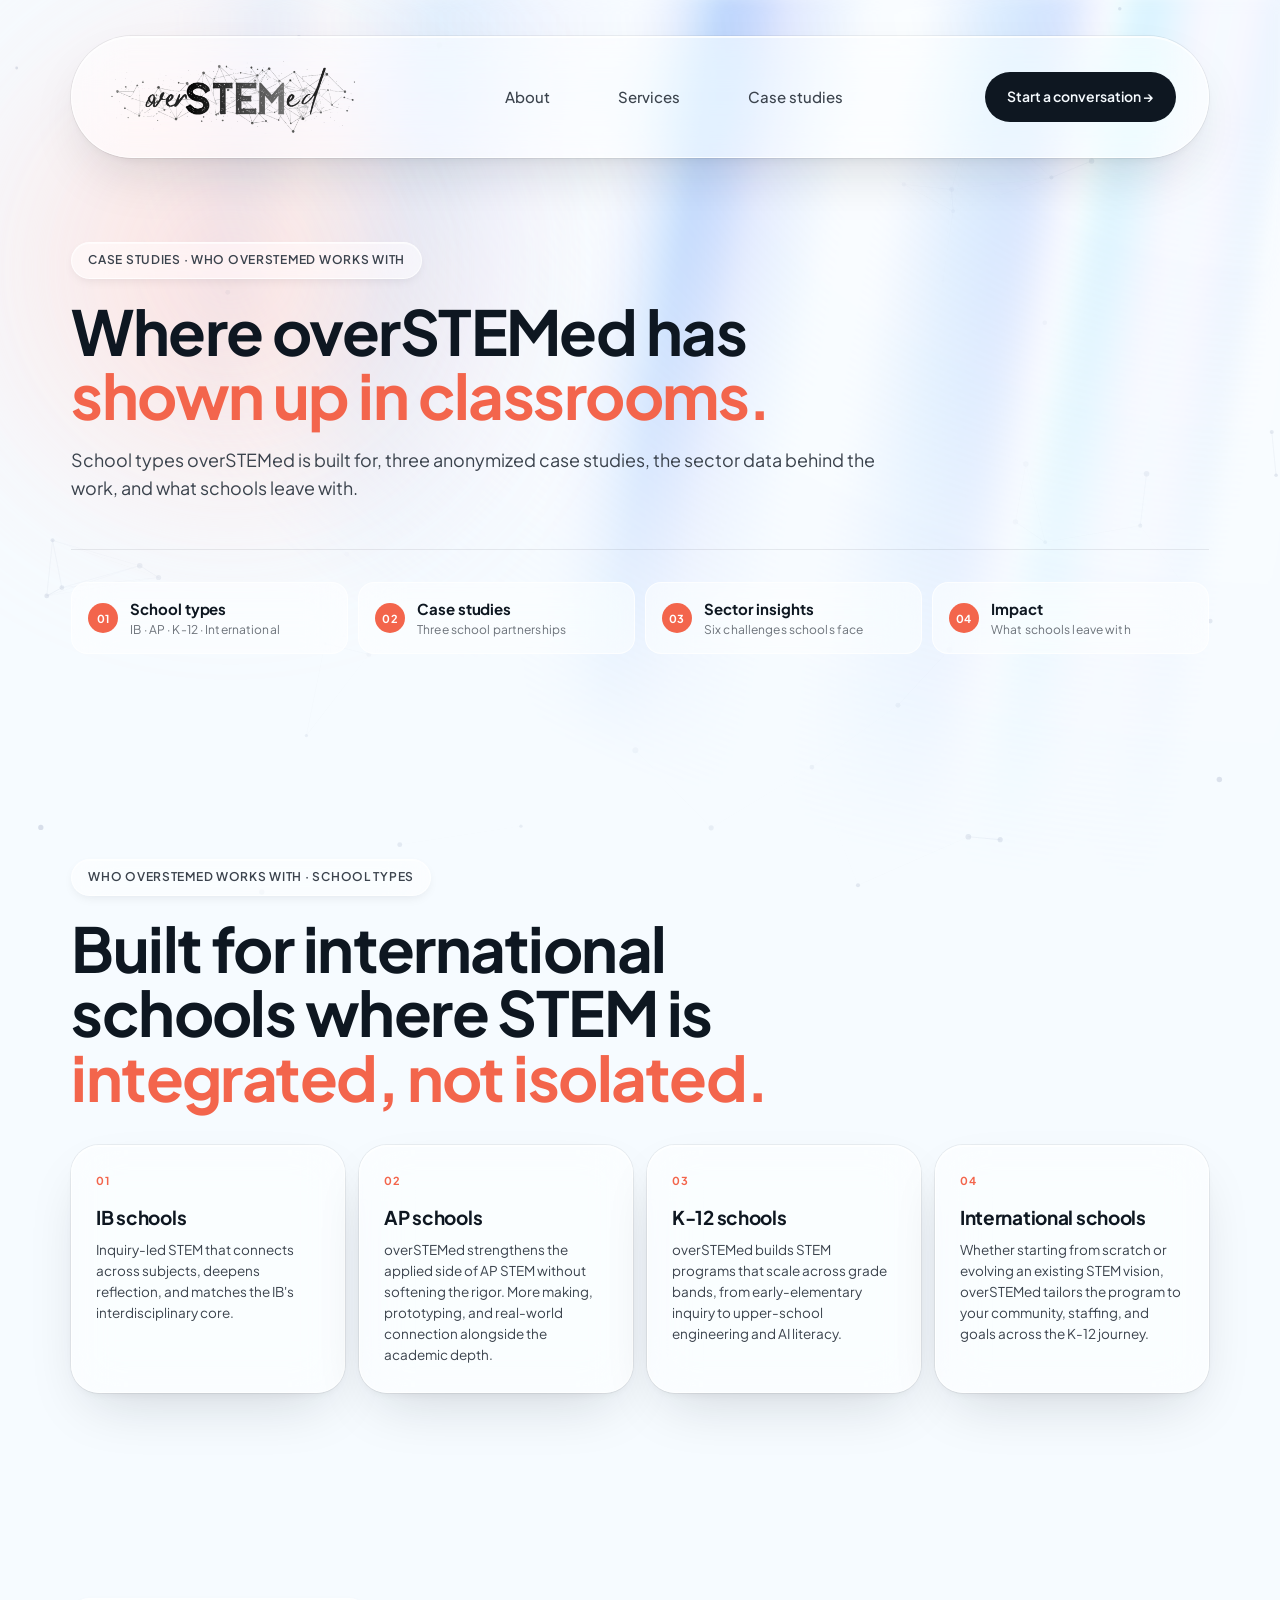
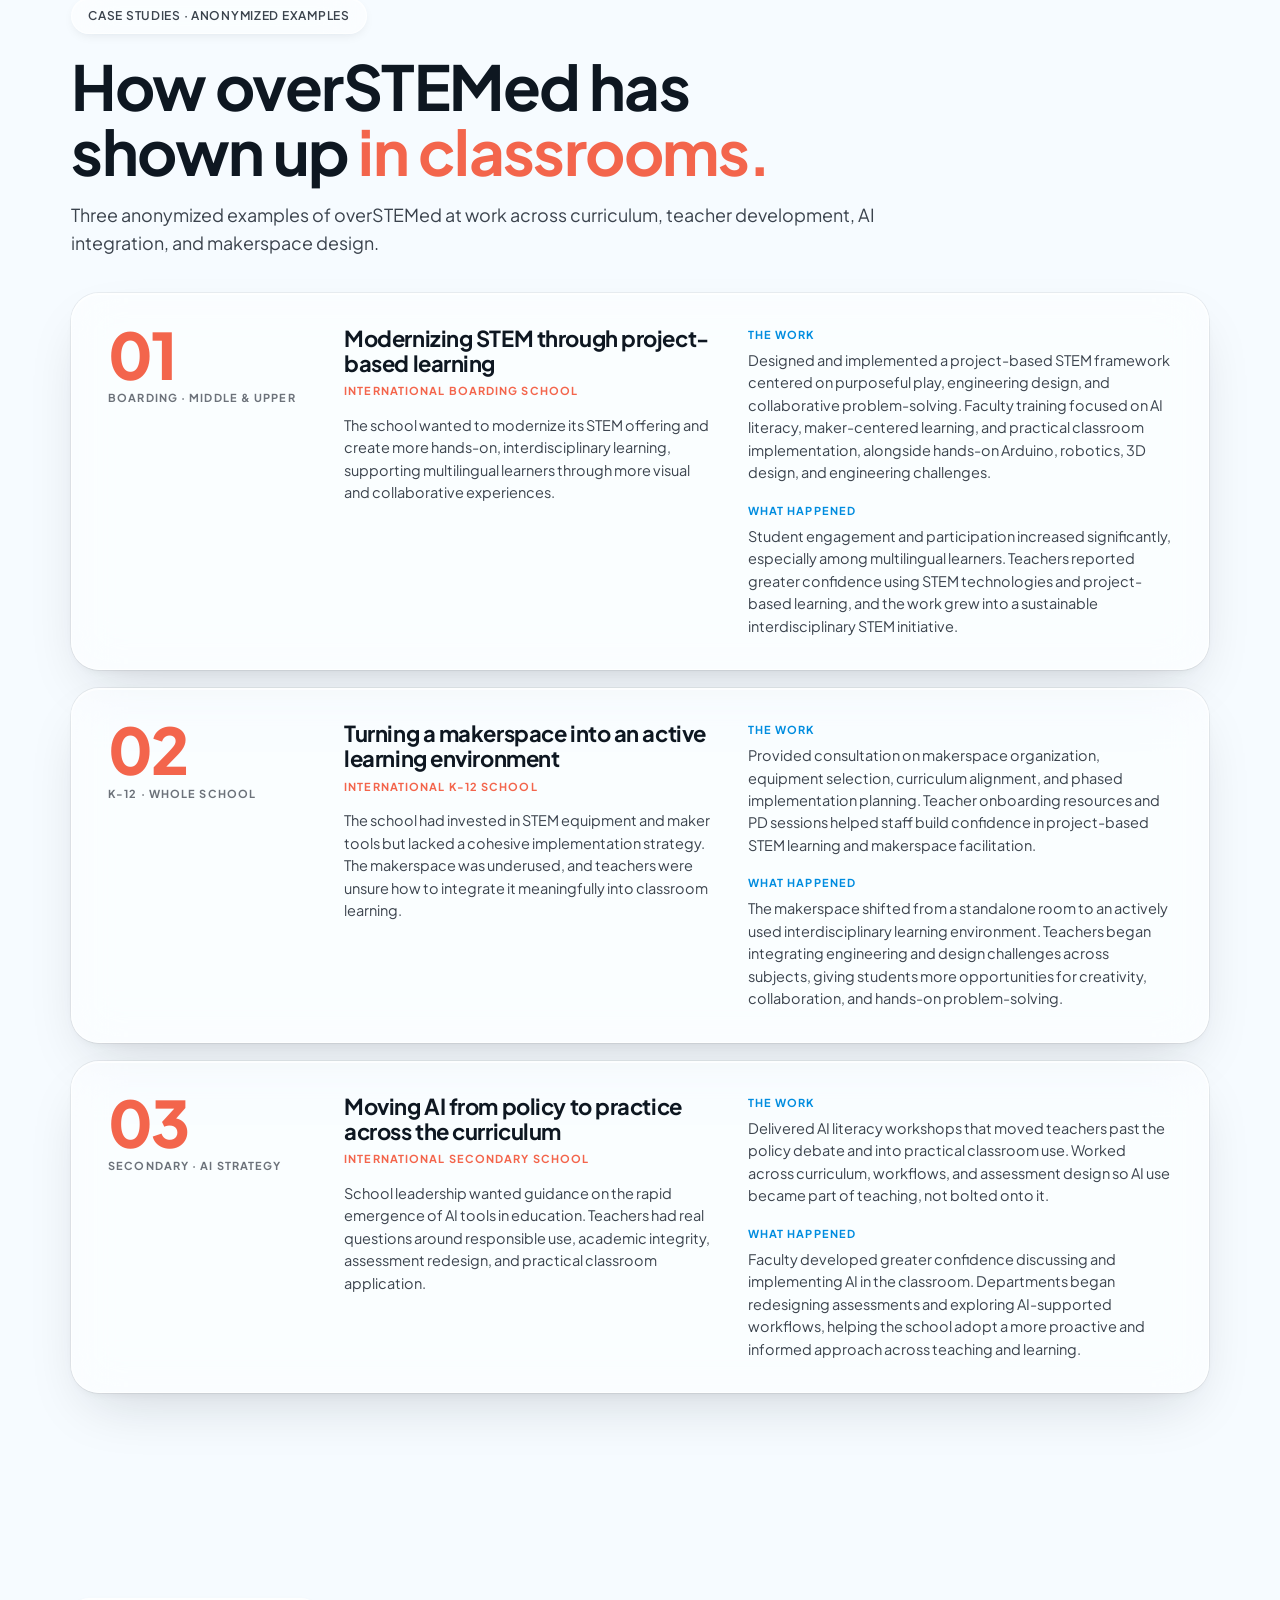
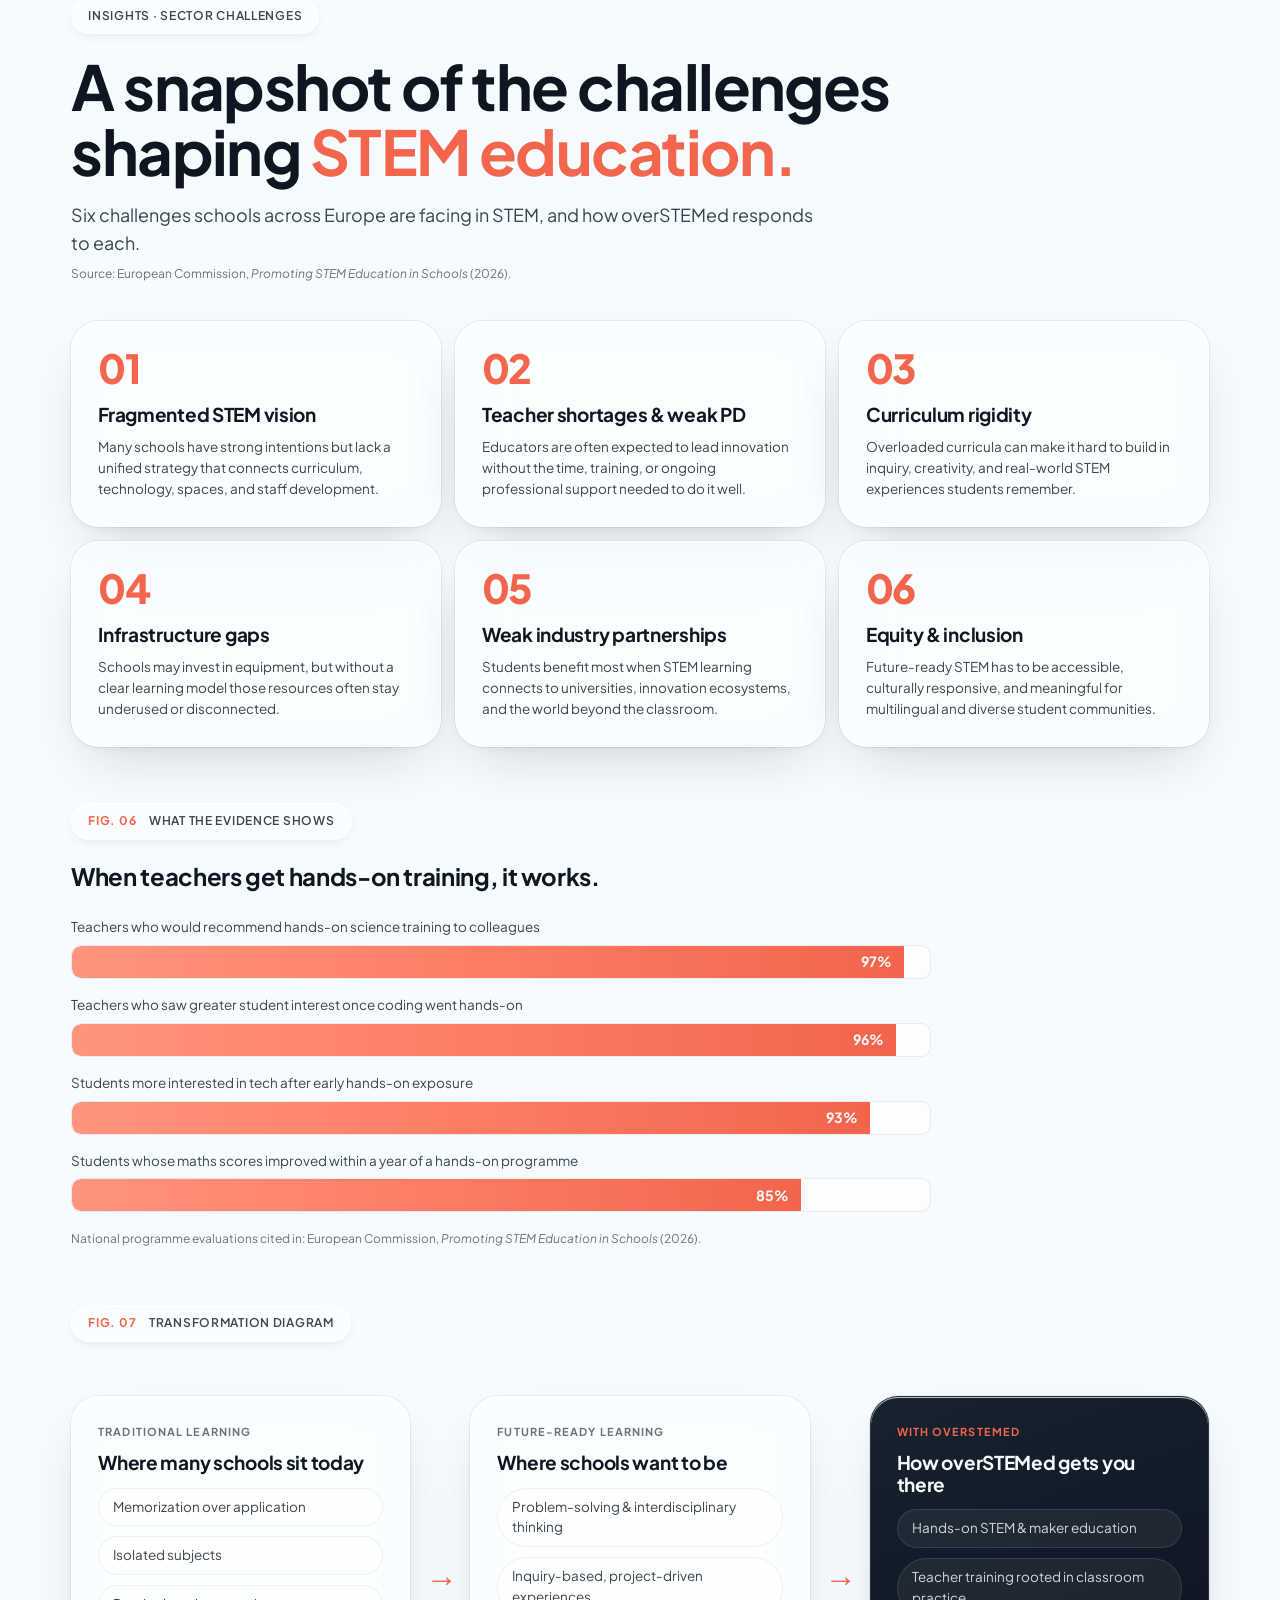
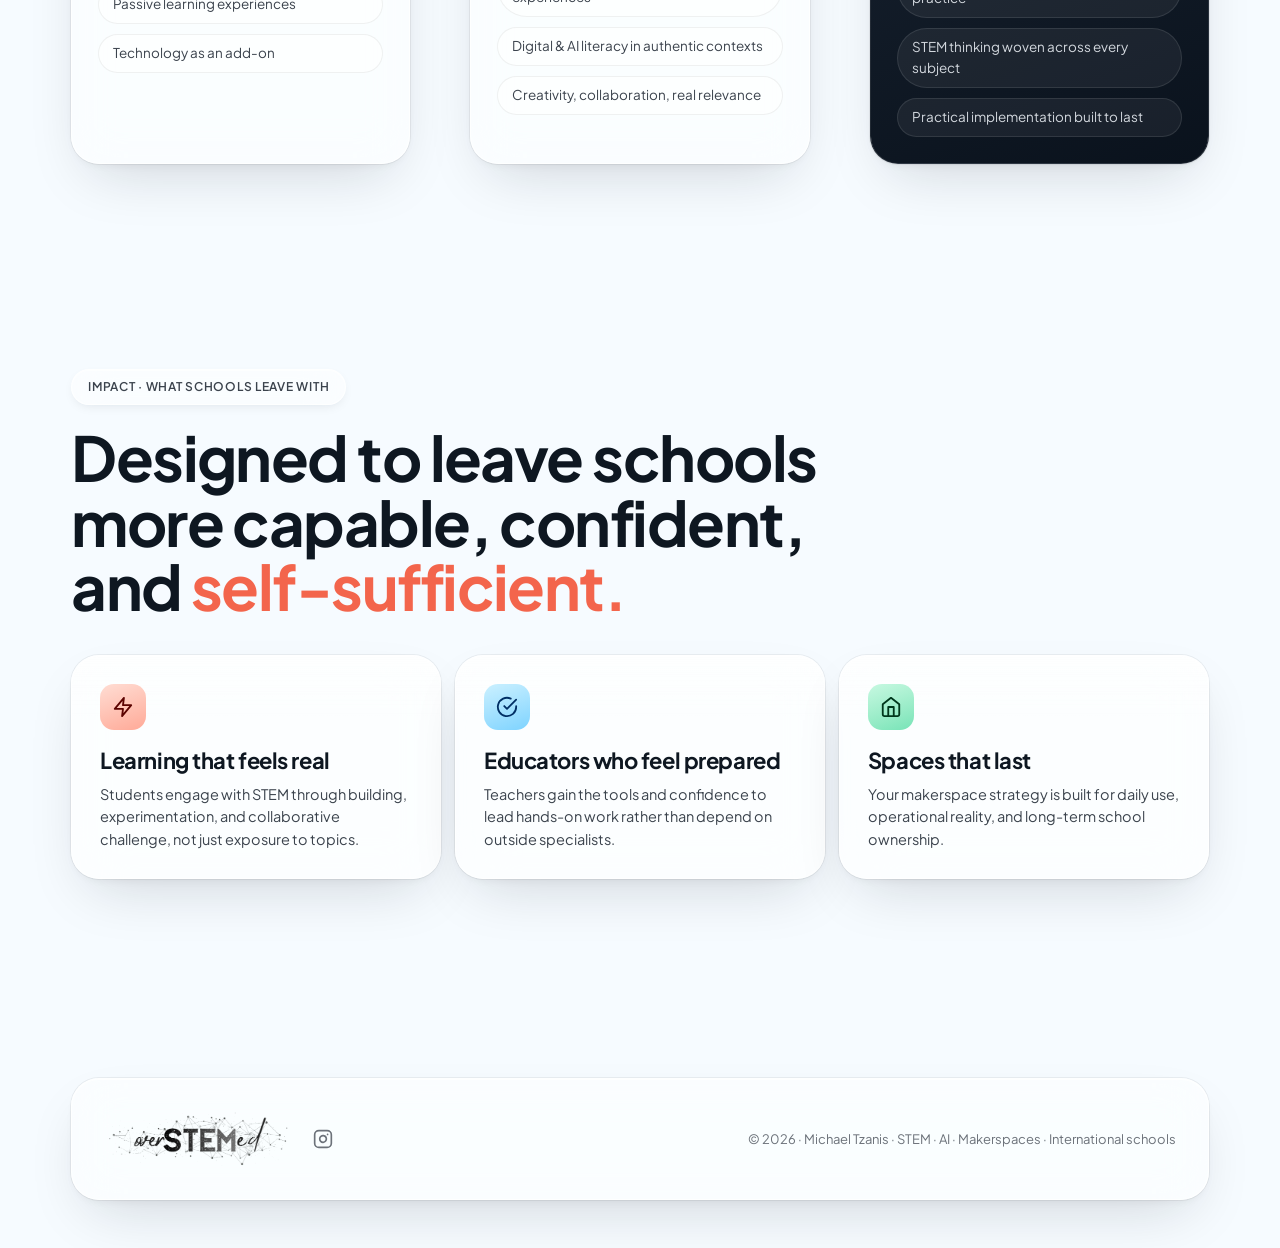
==== commit c9495657: "Version the favicon links so browsers pick up the new icon Browsers cache favicons in a separate sto" ====
--- a/case-studies/index.html
+++ b/case-studies/index.html
@@ -6,11 +6,11 @@
 <title>Case studies | overSTEMed</title>
 <meta name="description" content="Playful STEM. Purposeful AI. Future-ready schools. overSTEMed helps educators design hands-on curricula, train teachers, and build makerspaces." />
 <link rel="canonical" href="https://overstemed.ai/case-studies/" />
-<link rel="icon" href="/favicon.ico" sizes="48x48" />
-<link rel="icon" type="image/png" sizes="32x32" href="/favicon-32.png" />
-<link rel="icon" type="image/png" sizes="16x16" href="/favicon-16.png" />
-<link rel="icon" type="image/png" sizes="192x192" href="/favicon-192.png" />
-<link rel="apple-touch-icon" sizes="180x180" href="/favicon-180.png" />
+<link rel="icon" href="/favicon.ico?v=2" sizes="48x48" />
+<link rel="icon" type="image/png" sizes="32x32" href="/favicon-32.png?v=2" />
+<link rel="icon" type="image/png" sizes="16x16" href="/favicon-16.png?v=2" />
+<link rel="icon" type="image/png" sizes="192x192" href="/favicon-192.png?v=2" />
+<link rel="apple-touch-icon" sizes="180x180" href="/favicon-180.png?v=2" />
 <meta property="og:type" content="website" />
 <meta property="og:url" content="https://overstemed.ai/case-studies/" />
 <meta property="og:title" content="overSTEMed | Designing future-ready schools" />
--- a/page-styles.css
+++ b/page-styles.css
@@ -268,7 +268,18 @@
 .nav-cta:hover { transform: translateY(-2px); box-shadow: 0 12px 28px -10px oklch(0.2 0.02 255 / 0.35); }
 
 @media (max-width: 980px) {
-  .nav-links { display: none; }
+  /* keep the menu on mobile: logo + CTA on one row, links on a second */
+  .nav { flex-wrap: wrap; padding: 10px 14px; gap: 4px 8px; border-radius: 26px; }
+  .nav .brand-logo { height: 42px; }
+  .nav-cta { padding: 9px 13px; font-size: 13px; white-space: nowrap; }
+  .nav-links {
+    order: 3; width: 100%;
+    justify-content: center; gap: 2px;
+    font-size: 13.5px;
+    border-top: 1px solid oklch(0.20 0.025 255 / 0.08);
+    padding-top: 4px;
+  }
+  .nav-links a { padding: 7px 11px; }
 }
 
 /* ───────── Sections ───────── */
@@ -992,6 +1003,10 @@
   transition: border-color 0.2s ease, background 0.2s ease, box-shadow 0.2s ease;
 }
 .field input::placeholder, .field textarea::placeholder { color: var(--ink-mute); }
+/* 16px floor on touch screens — anything smaller makes iOS Safari zoom into the field */
+@media (max-width: 800px) {
+  .field input, .field textarea { font-size: 16px; }
+}
 .field input:focus, .field textarea:focus { border-color: var(--ed); box-shadow: 0 0 0 3px oklch(0.68 0.18 32 / 0.15); background: oklch(1 0 0 / 0.85); }
 
 /* ───────── Footer ───────── */
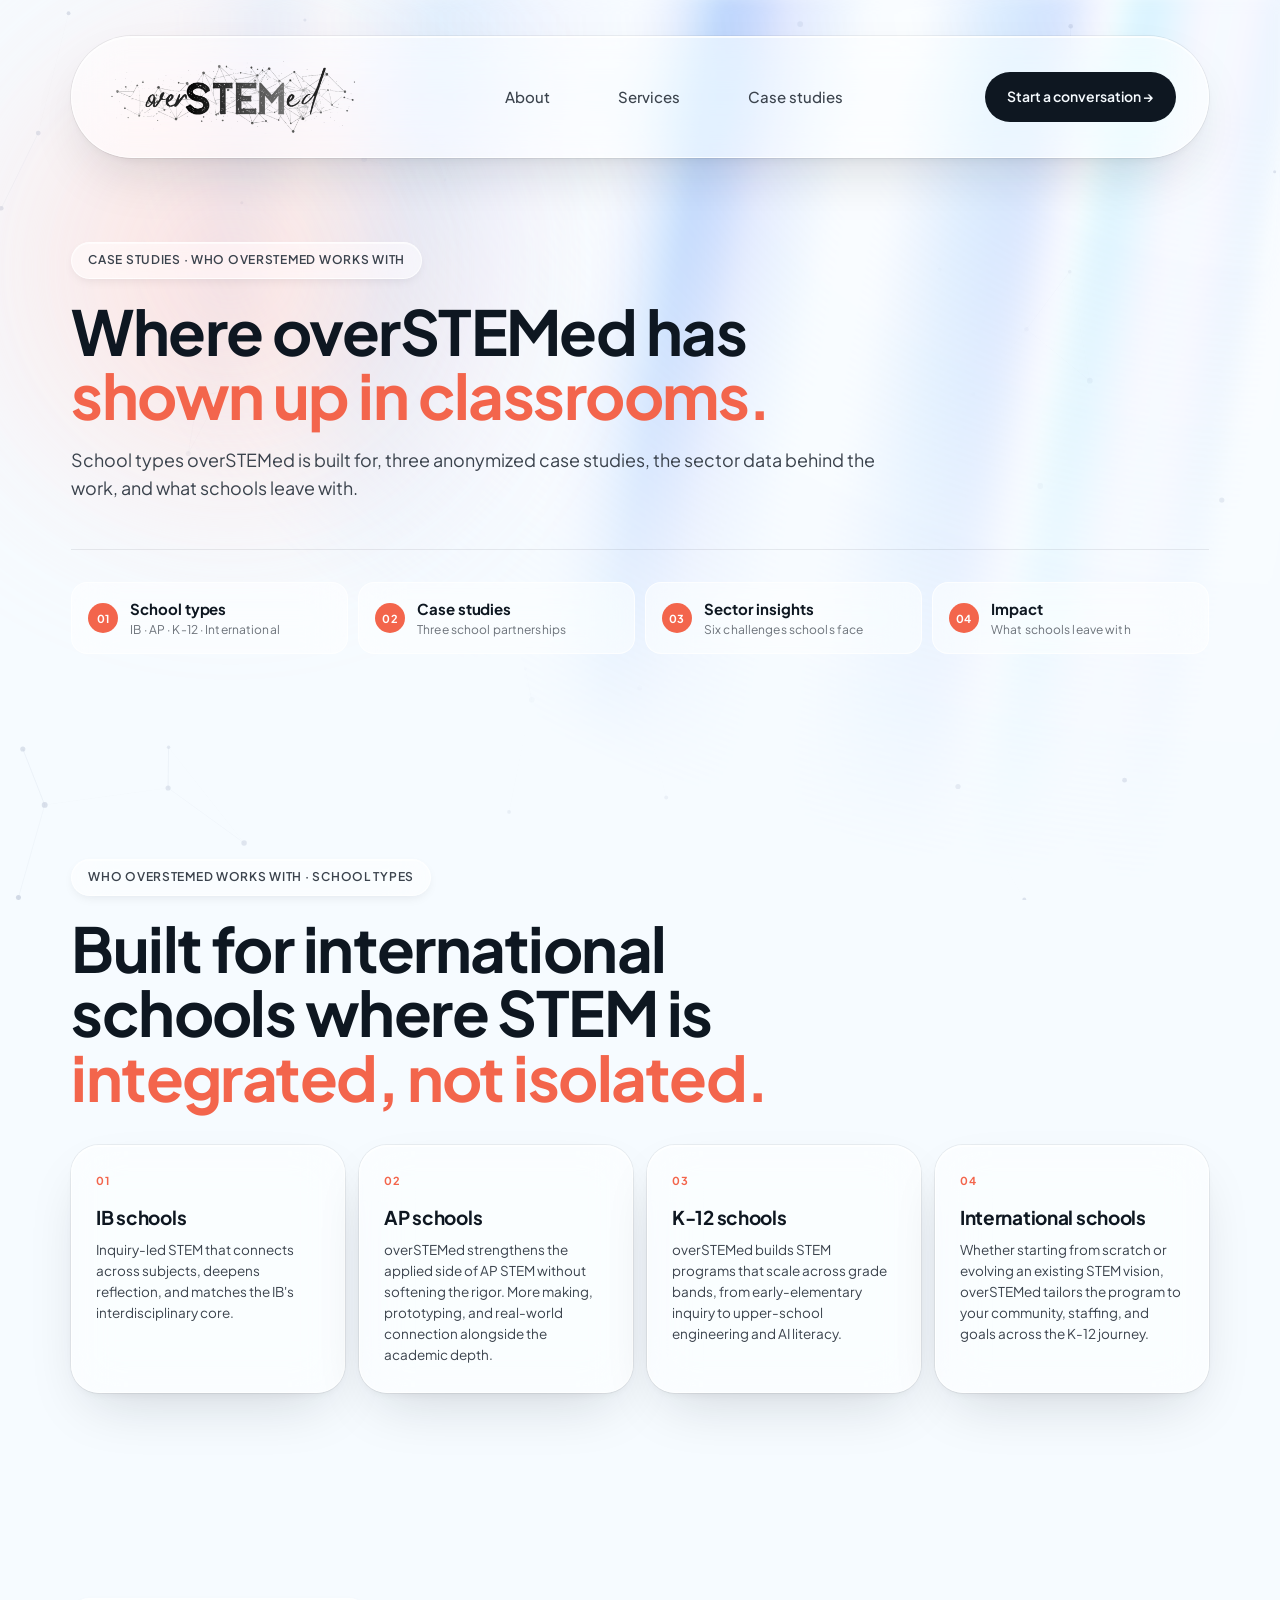
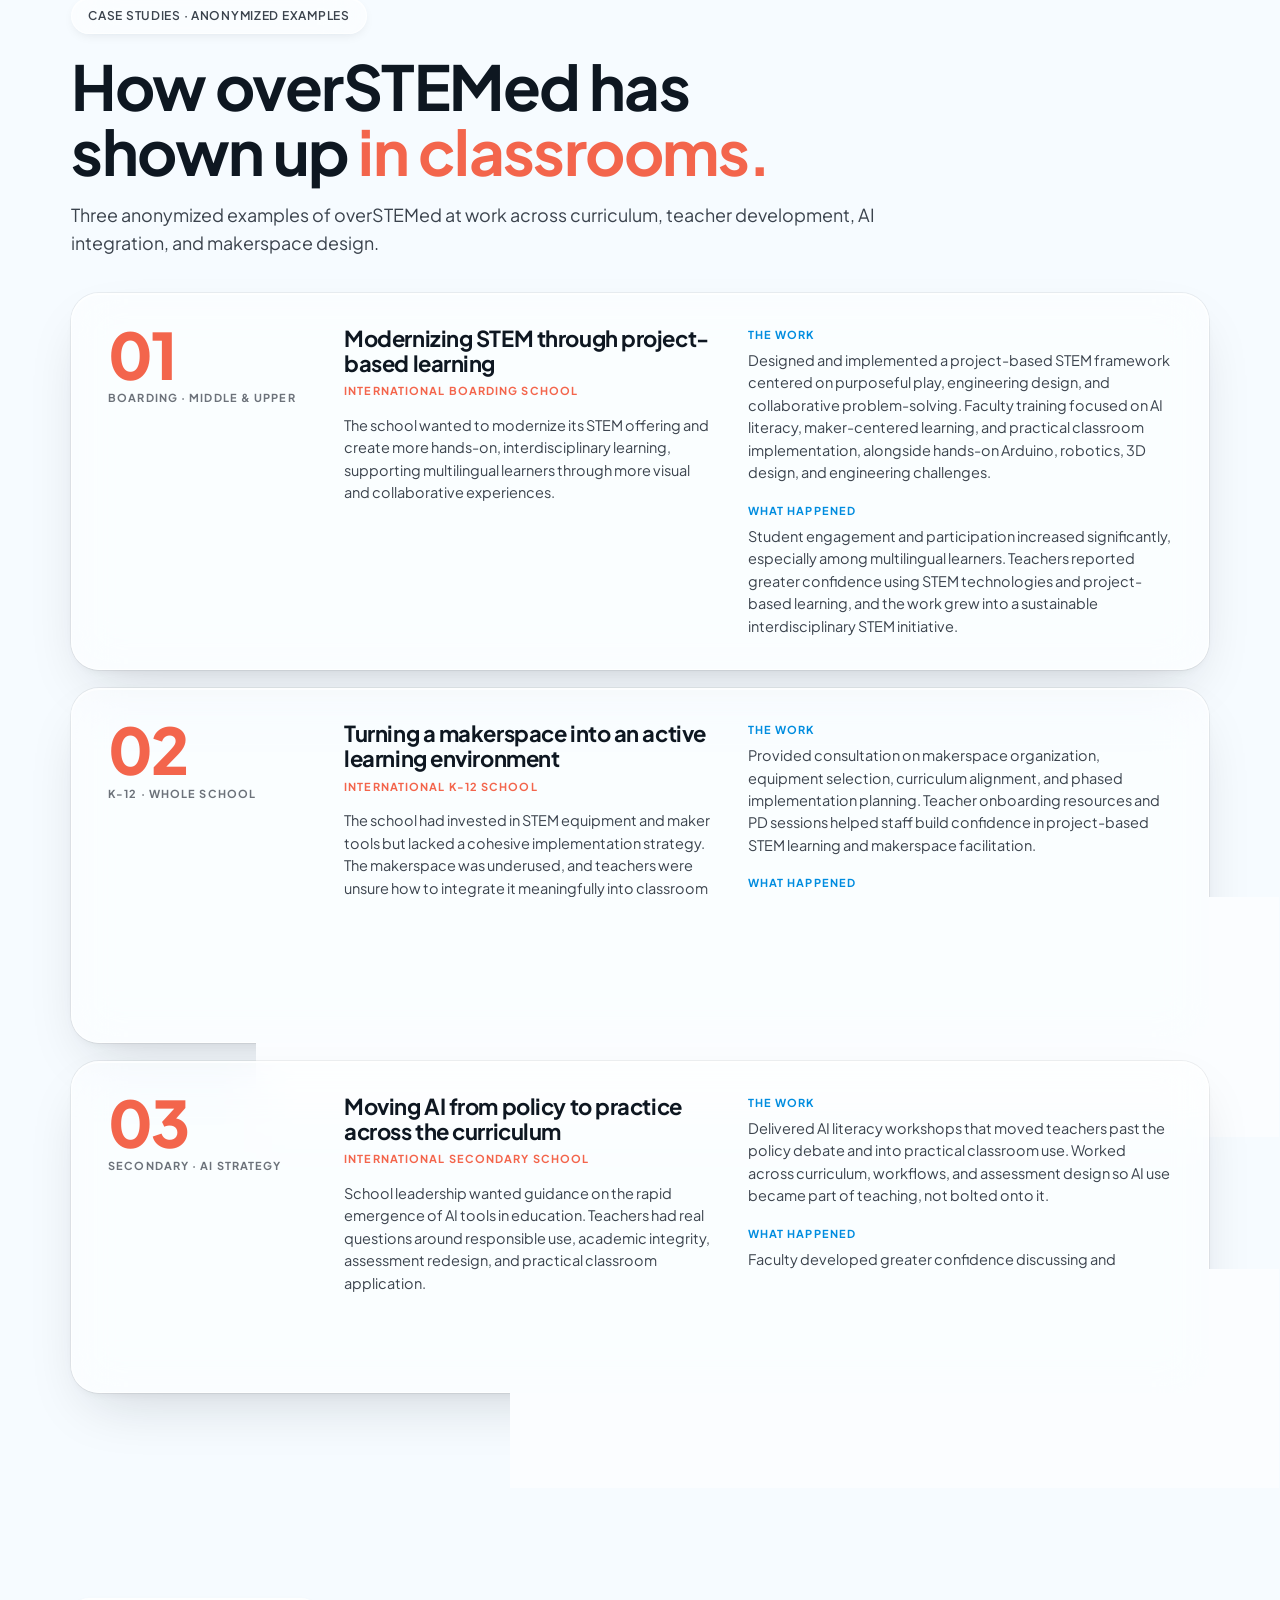
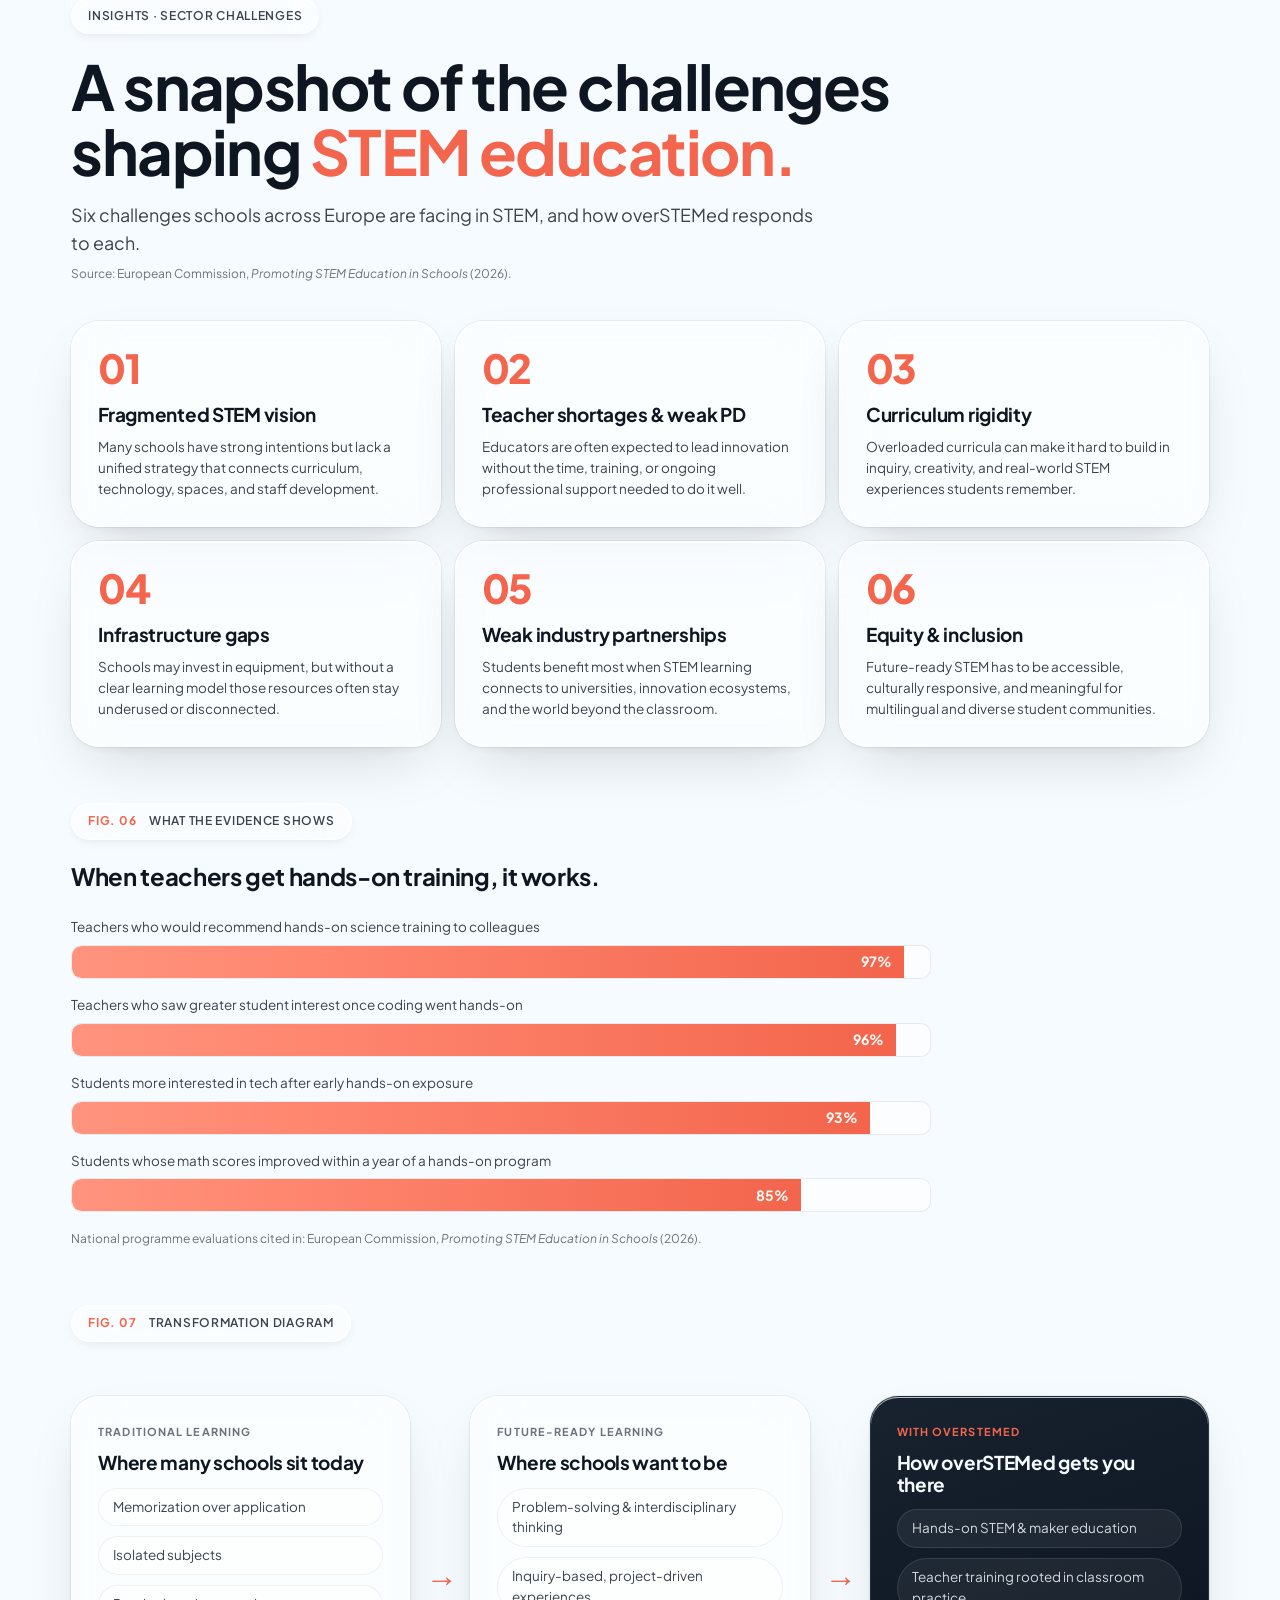
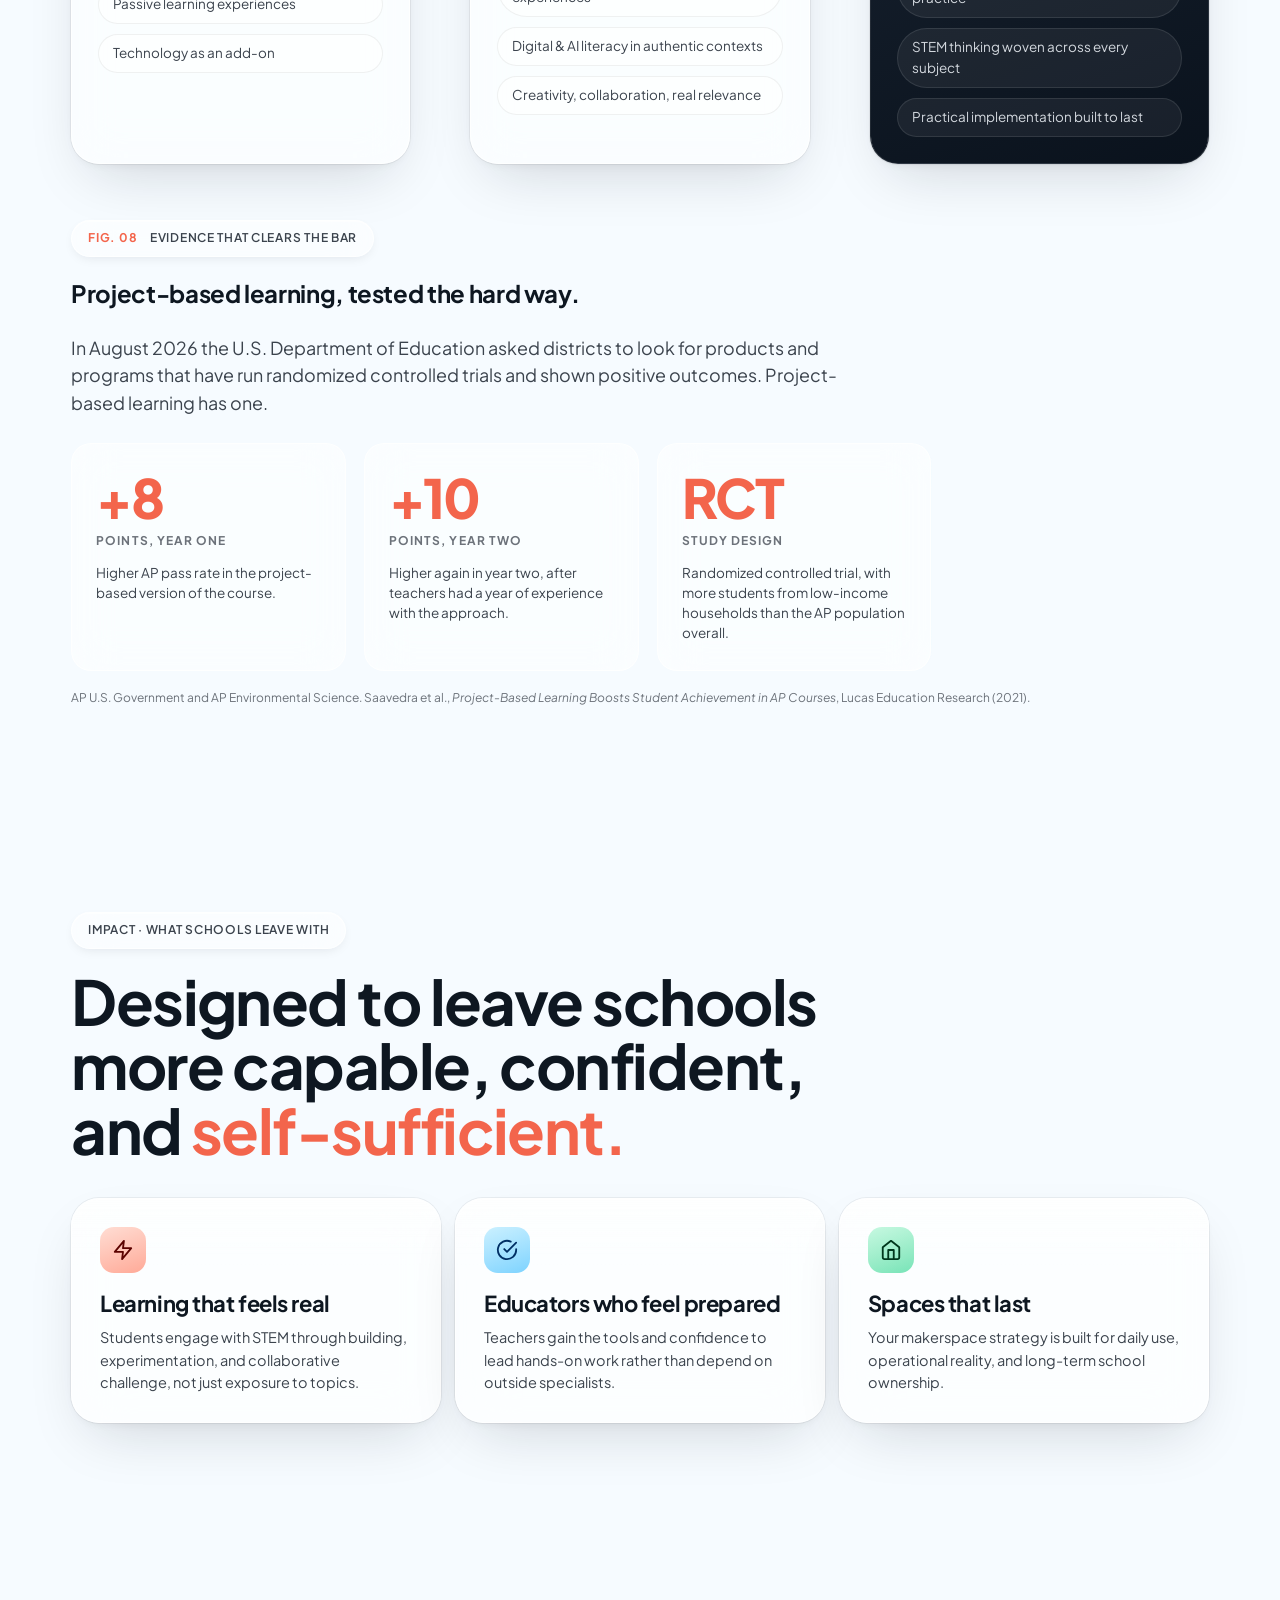
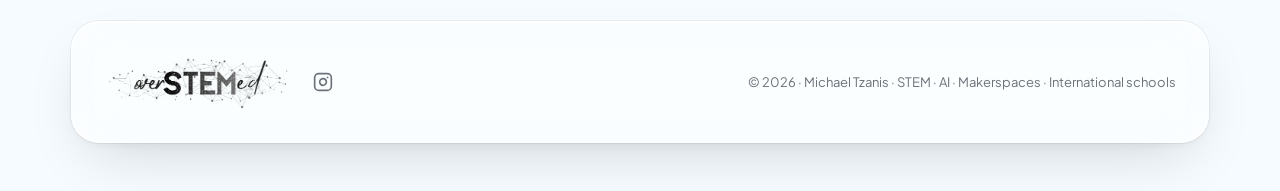
==== commit 492d760b: "Add the PBL evidence stat row (FIG. 08) to case studies Also: American spelling fix on the math-scor" ====
--- a/case-studies/index.html
+++ b/case-studies/index.html
@@ -244,7 +244,7 @@
           <div class="bar-track"><div class="bar-fill" style="--w: 93%"><span>93%</span></div></div>
         </div>
         <div class="bar-row">
-          <div class="bar-label">Students whose maths scores improved within a year of a hands-on programme</div>
+          <div class="bar-label">Students whose math scores improved within a year of a hands-on program</div>
           <div class="bar-track"><div class="bar-fill" style="--w: 85%"><span>85%</span></div></div>
         </div>
       </div>
@@ -288,6 +288,30 @@
         </div>
       </div>
     </div>
+
+    <div style="margin-top: 56px;">
+      <span class="eyebrow" style="margin-bottom: 18px;"><span class="num">FIG. 08</span> &nbsp;Evidence that clears the bar</span>
+      <h3 class="chart-title">Project-based learning, tested the hard way.</h3>
+      <p class="section-lede" style="margin-bottom: 26px;">In August 2026 the U.S. Department of Education asked districts to look for products and programs that have run randomized controlled trials and shown positive outcomes. Project-based learning has one.</p>
+      <div class="stat-row">
+        <div class="stat-card">
+          <div class="figure">+8</div>
+          <span class="unit">Points, year one</span>
+          <p>Higher AP pass rate in the project-based version of the course.</p>
+        </div>
+        <div class="stat-card">
+          <div class="figure">+10</div>
+          <span class="unit">Points, year two</span>
+          <p>Higher again in year two, after teachers had a year of experience with the approach.</p>
+        </div>
+        <div class="stat-card">
+          <div class="figure">RCT</div>
+          <span class="unit">Study design</span>
+          <p>Randomized controlled trial, with more students from low-income households than the AP population overall.</p>
+        </div>
+      </div>
+      <p class="chart-note">AP U.S. Government and AP Environmental Science. Saavedra et al., <i>Project-Based Learning Boosts Student Achievement in AP Courses</i>, Lucas Education Research (2021).</p>
+    </div>
   </div>
 </section>
 <!-- ───────── Impact ───────── -->
--- a/page-styles.css
+++ b/page-styles.css
@@ -1357,3 +1357,34 @@
   font-size: 12px; color: var(--ink-mute);
   letter-spacing: 0.01em;
 }
+
+/* ───────── Stat figures (case studies FIG. 08) ───────── */
+.stat-row {
+  display: grid;
+  grid-template-columns: repeat(auto-fit, minmax(180px, 1fr));
+  gap: 18px;
+  max-width: 860px;
+}
+.stat-card {
+  padding: 26px 24px;
+  border-radius: var(--r-md);
+  background: var(--glass);
+  backdrop-filter: blur(22px) saturate(170%);
+  -webkit-backdrop-filter: blur(22px) saturate(170%);
+  border: 1px solid var(--glass-stroke);
+}
+.stat-card .figure {
+  font-family: var(--sans); font-weight: 800;
+  font-size: clamp(38px, 4.4vw, 54px);
+  letter-spacing: -0.045em; line-height: 1;
+  color: var(--ed);
+}
+.stat-card .unit {
+  display: block; margin-top: 8px;
+  font-size: 12px; font-weight: 700; letter-spacing: 0.09em;
+  text-transform: uppercase; color: var(--ink-mute);
+}
+.stat-card p {
+  margin: 12px 0 0 0;
+  font-size: 13.5px; line-height: 1.5; color: var(--ink-soft);
+}
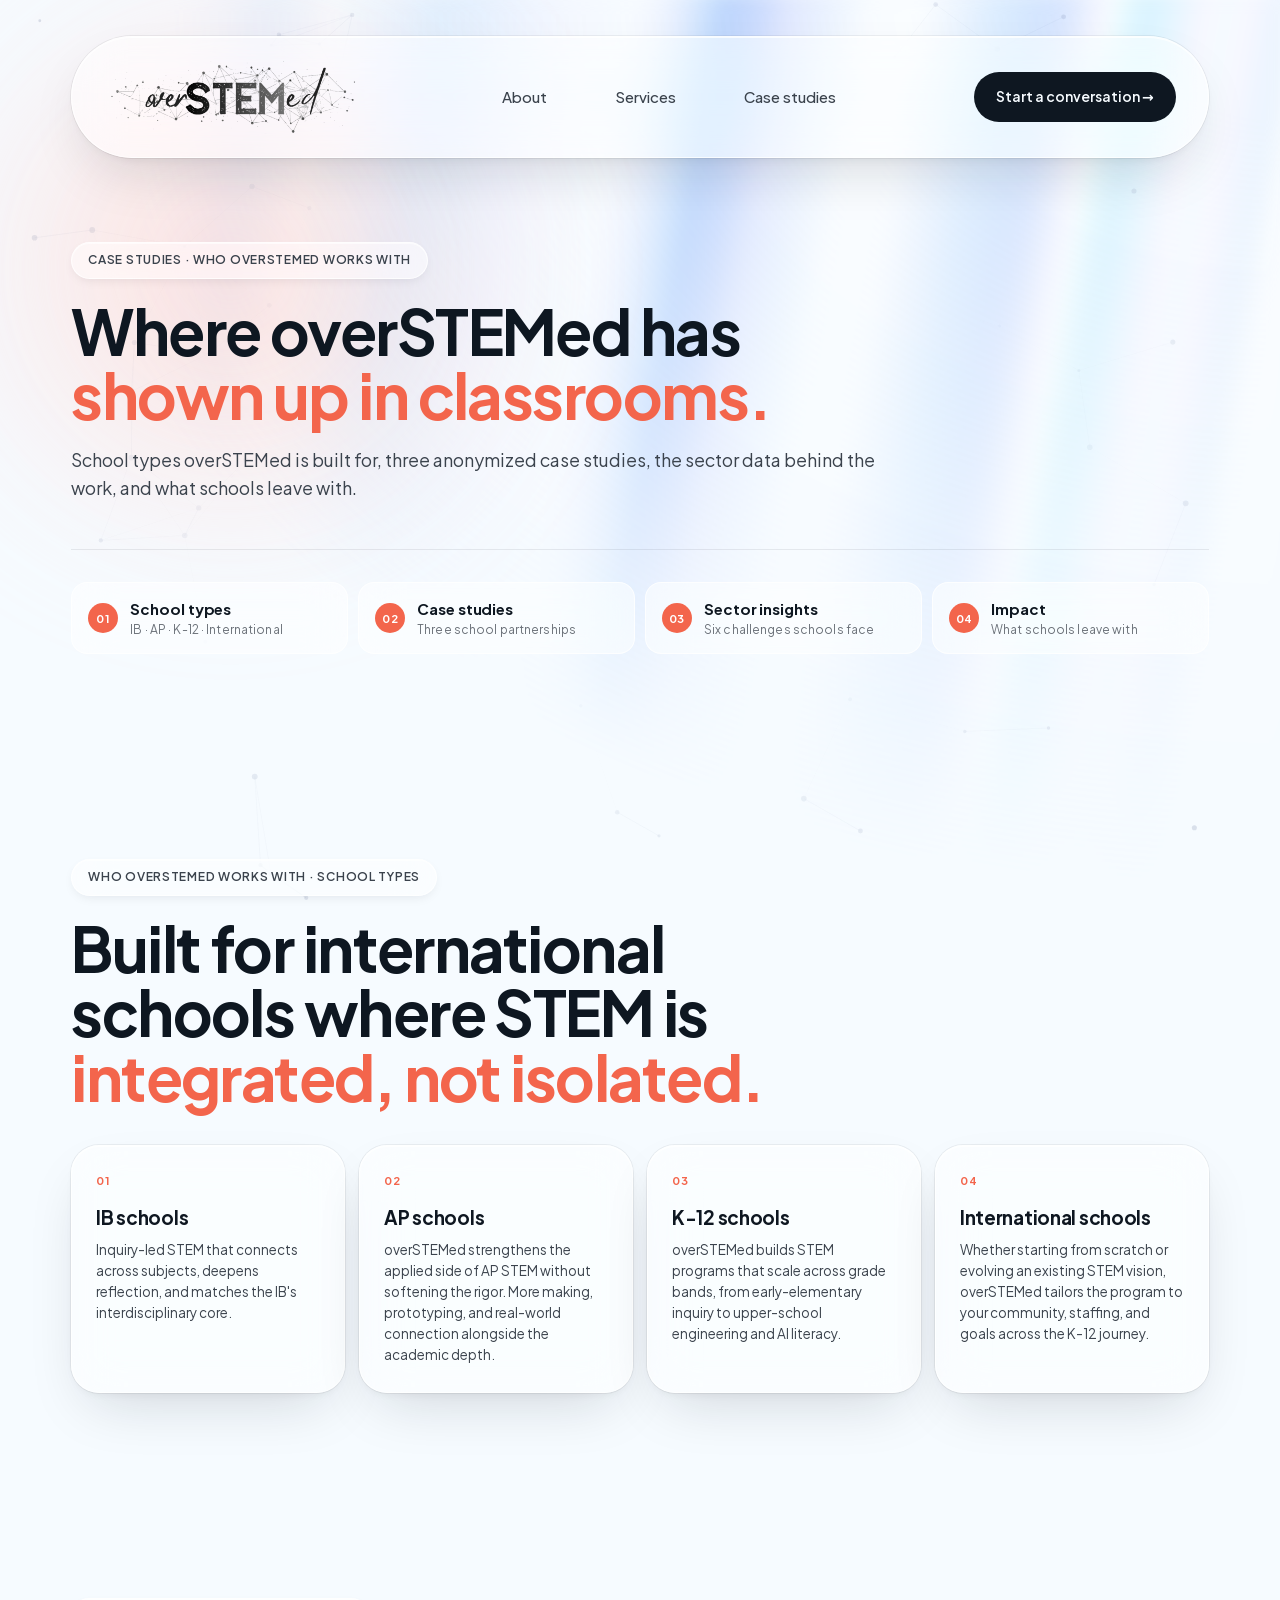
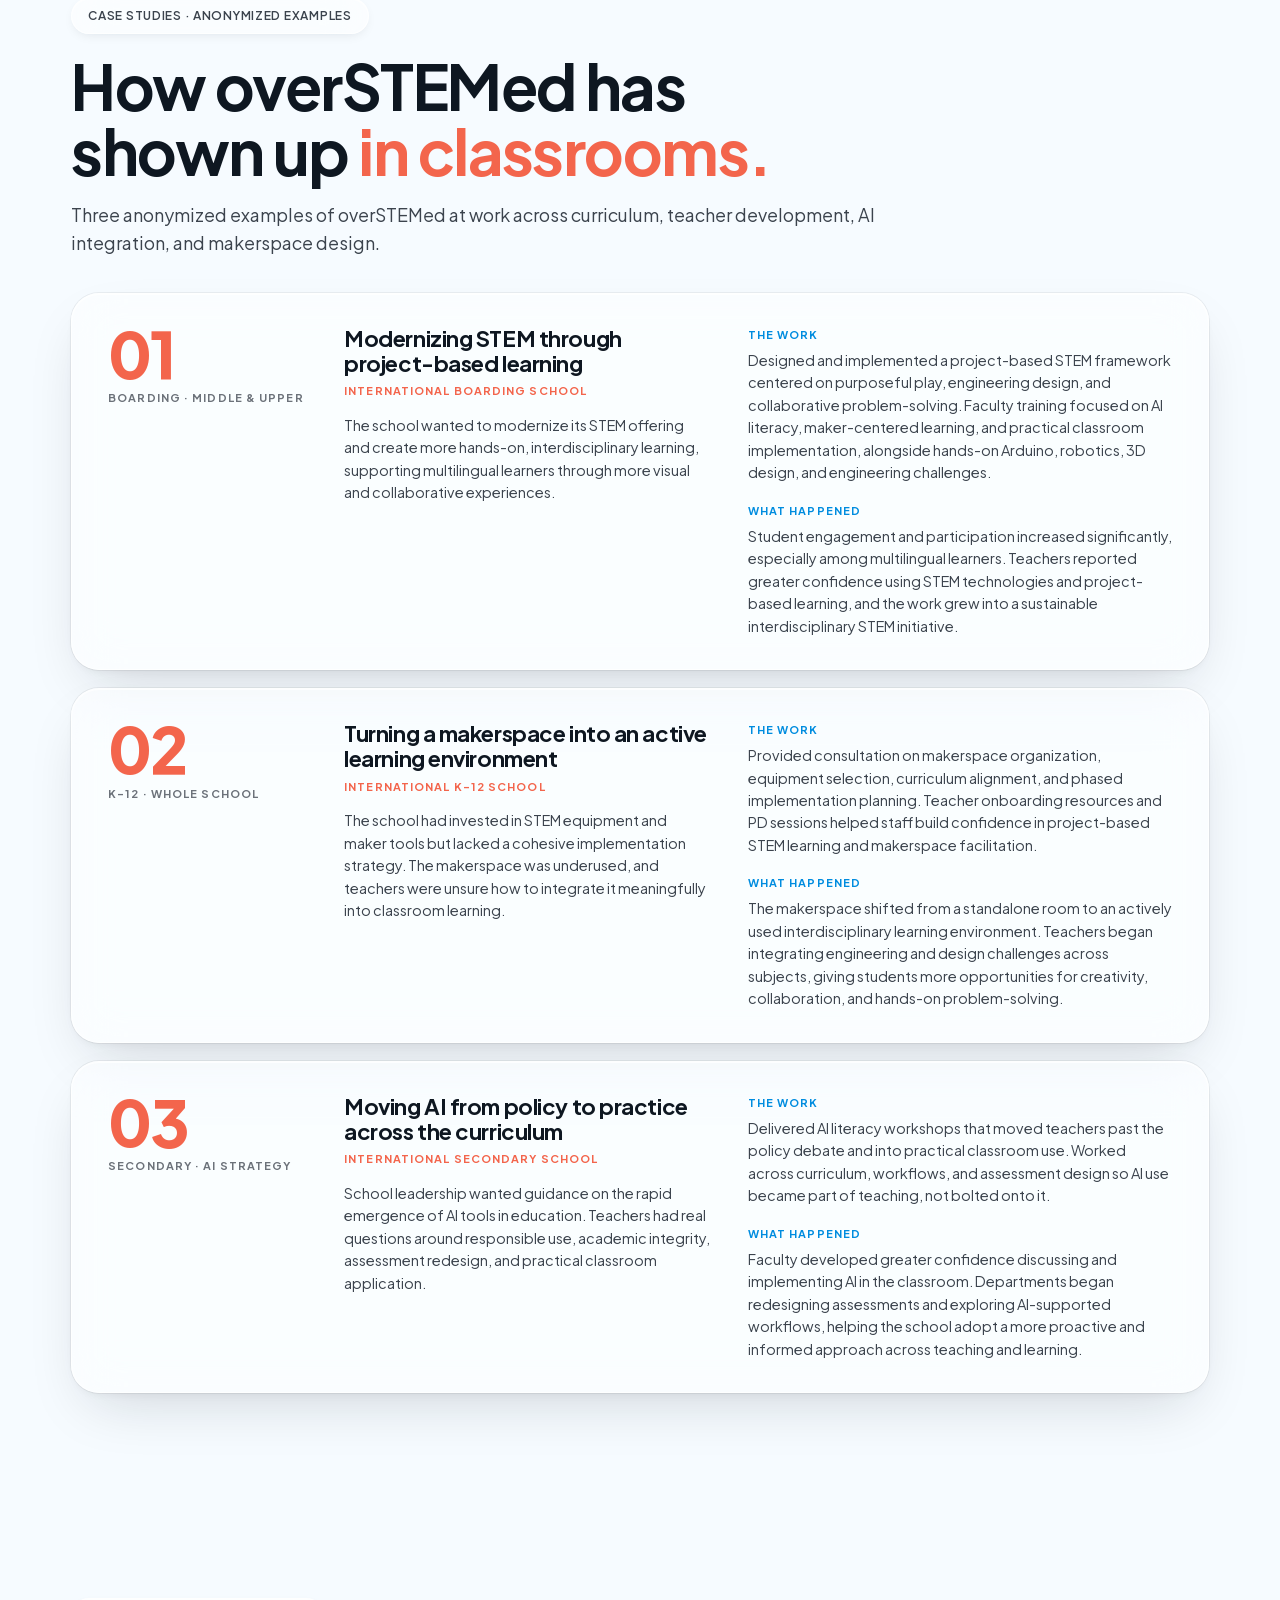
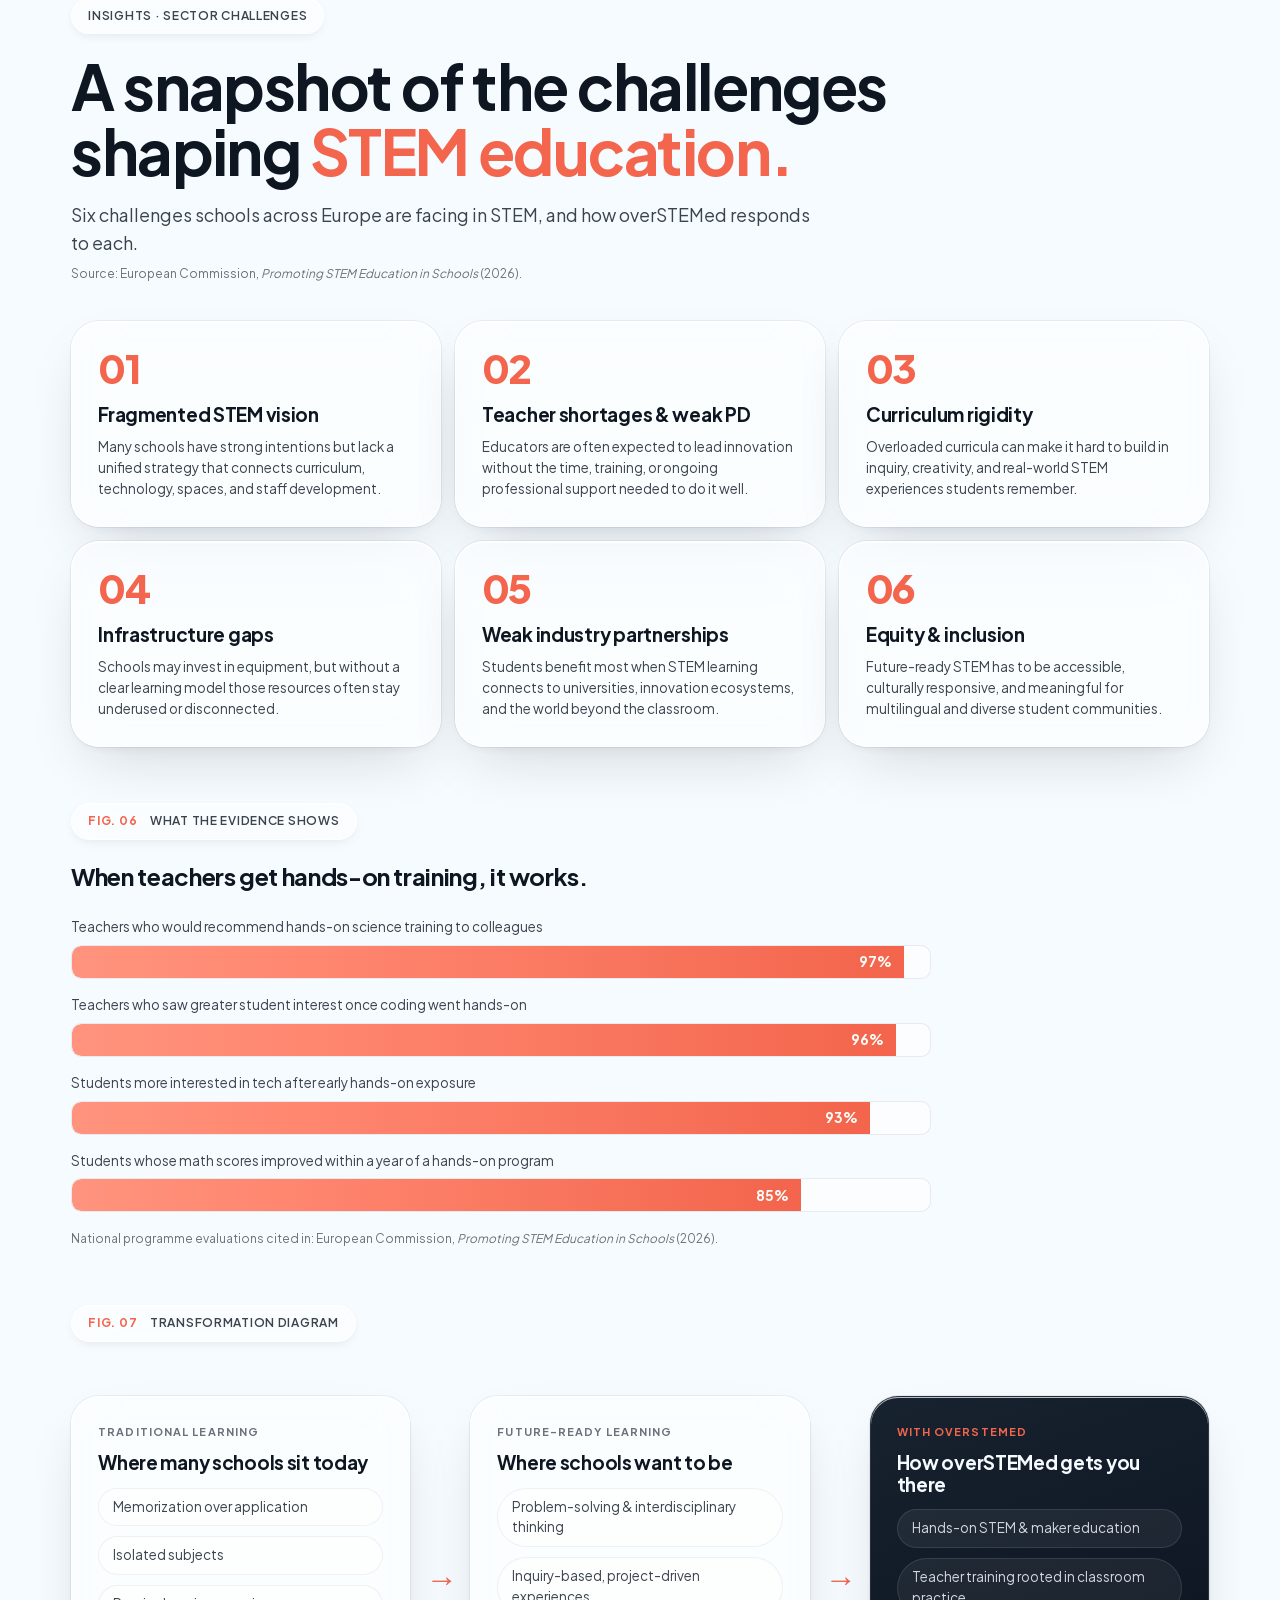
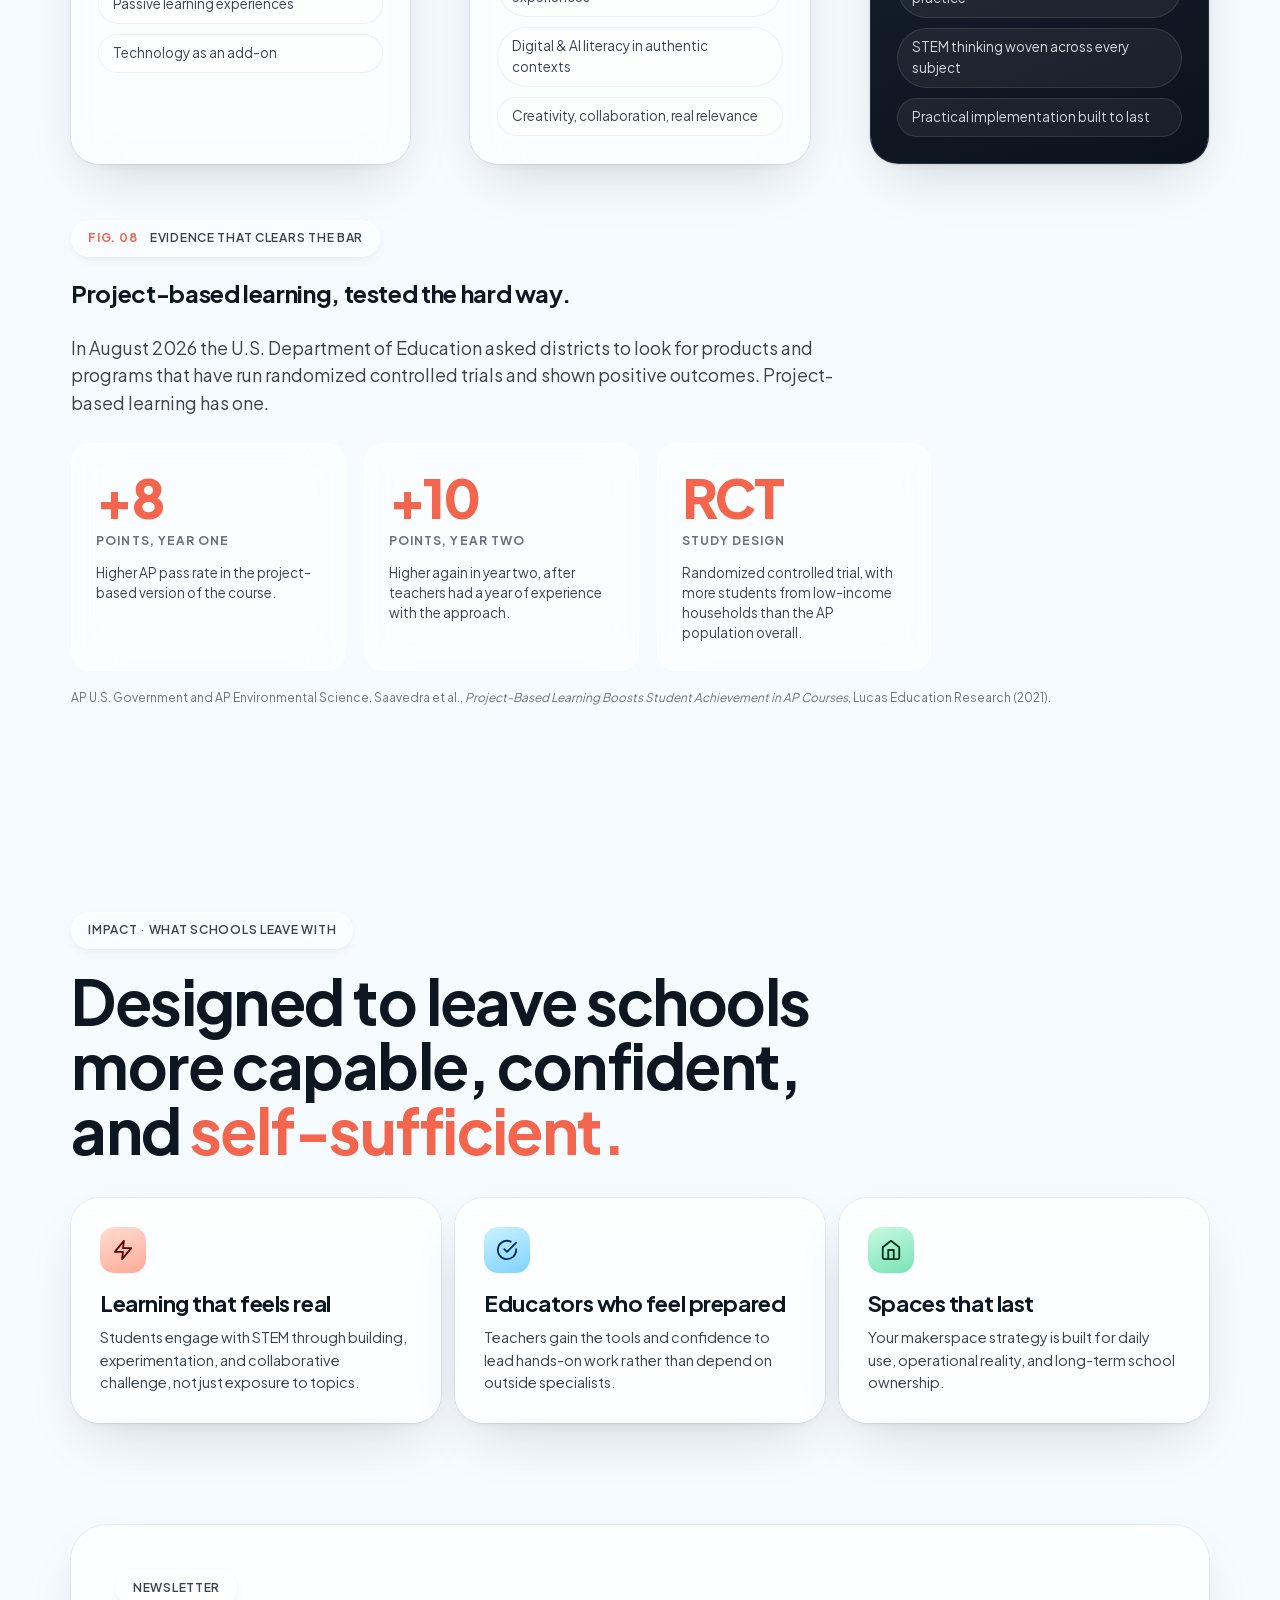
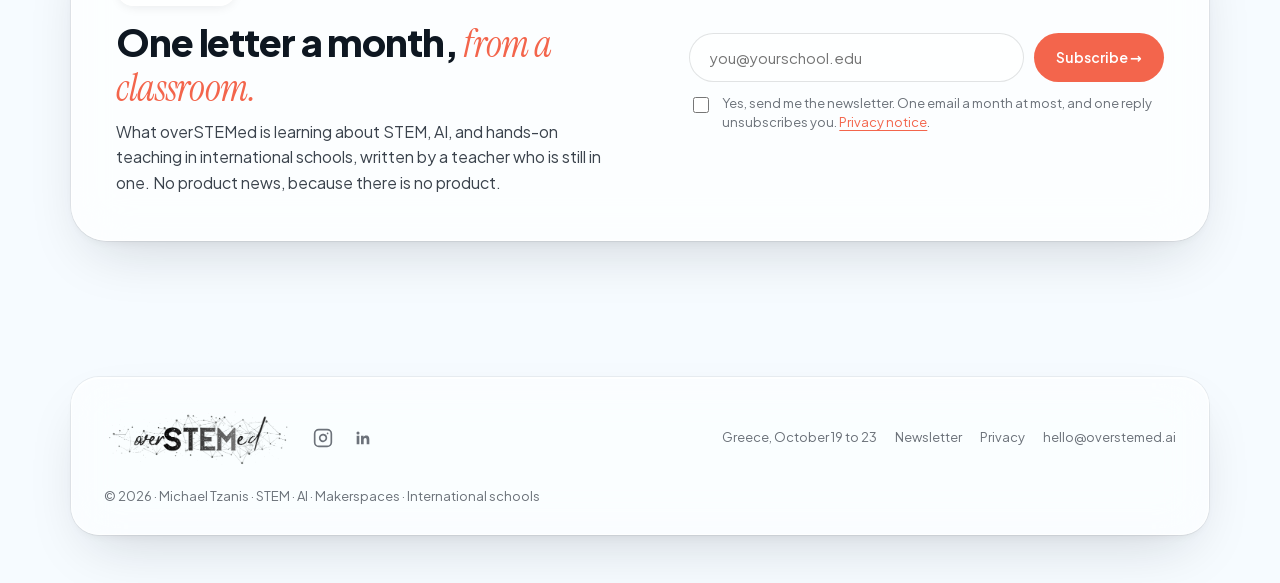
==== commit 6f6d83d0: "Self-host fonts, add newsletter signup, Greece popup, and privacy notice - Serve Plus Jakarta Sans a" ====
--- a/case-studies/index.html
+++ b/case-studies/index.html
@@ -25,10 +25,8 @@
 <meta name="twitter:title" content="overSTEMed | Designing future-ready schools" />
 <meta name="twitter:description" content="Playful STEM. Purposeful AI. Future-ready schools. overSTEMed helps educators design hands-on curricula, train teachers, and build makerspaces." />
 <meta name="twitter:image" content="https://overstemed.ai/social-card.png" />
-<link rel="preconnect" href="https://fonts.googleapis.com" />
-<link rel="preconnect" href="https://fonts.gstatic.com" crossorigin />
-<link href="https://fonts.googleapis.com/css2?family=Plus+Jakarta+Sans:wght@400;500;600;700;800&family=Instrument+Serif:ital@0;1&display=swap" rel="stylesheet" />
-<link rel="stylesheet" href="/page-styles.css?v=4">
+<link rel="stylesheet" href="/fonts.css?v=1" />
+<link rel="stylesheet" href="/page-styles.css?v=5">
 </head>
 <body id="top">
 
@@ -40,7 +38,7 @@
 
 <!-- ───── Drifting node-network ───── -->
 <canvas class="nodes-canvas" aria-hidden="true"></canvas>
-<script defer src="/page-scripts.js"></script>
+<script defer src="/page-scripts.js?v=2"></script>
 
 <!-- ───── Logo SVG symbol (reused) ───── -->
 <svg width="0" height="0" style="position:absolute" aria-hidden="true">
@@ -340,19 +338,58 @@
   </div>
 </section>
 
+<!-- ───────── Newsletter ───────── -->
+<section id="newsletter" class="newsletter" aria-labelledby="newsletter-title">
+  <div class="wrap">
+    <div class="news-card">
+      <div class="news-copy">
+        <span class="eyebrow"><span><span class="dot"></span><span>Newsletter</span></span></span>
+        <h2 id="newsletter-title">One letter a month, <span class="serif-i">from a classroom.</span></h2>
+        <p>What overSTEMed is learning about STEM, AI, and hands-on teaching in international schools, written by a teacher who is still in one. No product news, because there is no product.</p>
+      </div>
+      <form class="news-form" name="newsletter" method="POST" action="https://formspree.io/f/mrejnqwq">
+        <input type="hidden" name="_subject" value="overSTEMed: newsletter signup" />
+        <input type="hidden" name="_next" value="https://overstemed.ai/?subscribed=1" />
+        <input type="hidden" name="List" value="overSTEMed newsletter" />
+        <input type="text" name="_gotcha" tabindex="-1" autocomplete="off" class="hp" aria-hidden="true" />
+        <label class="sr-only" for="news-email">Email</label>
+        <div class="news-row">
+          <input id="news-email" name="email" type="email" placeholder="you@yourschool.edu" required autocomplete="email" />
+          <button type="submit" class="btn btn-ed">Subscribe →</button>
+        </div>
+        <label class="news-consent">
+          <input type="checkbox" name="Consent" value="Yes, send me the overSTEMed newsletter" required />
+          <span>Yes, send me the newsletter. One email a month at most, and one reply unsubscribes you. <a href="/privacy/">Privacy notice</a>.</span>
+        </label>
+      </form>
+    </div>
+  </div>
+</section>
+
 <!-- ───────── Footer ───────── -->
 <footer>
   <div class="wrap">
     <div class="foot-card">
       <div style="display: flex; align-items: center; gap: 12px;">
         <img class="footer-logo" src="/over-logo-test.png" alt="overSTEMed" />
-        <a class="footer-social" href="https://instagram.com/overstemed.ai" target="_blank" rel="noopener" aria-label="overSTEMed on Instagram">
-          <svg width="20" height="20" viewBox="0 0 24 24" fill="none" stroke="currentColor" stroke-width="2" stroke-linecap="round" stroke-linejoin="round" aria-hidden="true">
-            <rect x="2" y="2" width="20" height="20" rx="5" ry="5"/>
-            <path d="M16 11.37A4 4 0 1 1 12.63 8 4 4 0 0 1 16 11.37z"/>
-            <line x1="17.5" y1="6.5" x2="17.5" y2="6.5"/>
-          </svg>
-        </a>
+        <div class="foot-icons">
+          <a class="footer-social" href="https://instagram.com/overstemed.ai" target="_blank" rel="noopener" aria-label="overSTEMed on Instagram">
+            <svg width="20" height="20" viewBox="0 0 24 24" fill="none" stroke="currentColor" stroke-width="2" stroke-linecap="round" stroke-linejoin="round" aria-hidden="true">
+              <rect x="2" y="2" width="20" height="20" rx="5" ry="5"/>
+              <path d="M16 11.37A4 4 0 1 1 12.63 8 4 4 0 0 1 16 11.37z"/>
+              <line x1="17.5" y1="6.5" x2="17.5" y2="6.5"/>
+            </svg>
+          </a>
+          <a class="footer-social" href="https://www.linkedin.com/company/overstemed" target="_blank" rel="noopener" aria-label="overSTEMed on LinkedIn">
+            <svg width="18" height="18" viewBox="0 0 24 24" fill="currentColor" aria-hidden="true"><path d="M20.45 20.45h-3.55v-5.57c0-1.33-.03-3.04-1.85-3.04-1.85 0-2.14 1.45-2.14 2.94v5.67H9.36V9h3.41v1.56h.05c.47-.9 1.63-1.85 3.36-1.85 3.6 0 4.27 2.37 4.27 5.45v6.29zM5.34 7.43a2.06 2.06 0 1 1 0-4.12 2.06 2.06 0 0 1 0 4.12zM7.12 20.45H3.56V9h3.56v11.45z"/></svg>
+          </a>
+        </div>
+      </div>
+      <div class="foot-links">
+        <a href="/greece/">Greece, October 19 to 23</a>
+        <a href="/#newsletter">Newsletter</a>
+        <a href="/privacy/">Privacy</a>
+        <a href="mailto:hello@overstemed.ai">hello@overstemed.ai</a>
       </div>
       <div class="meta">© 2026 · Michael Tzanis · STEM · AI · Makerspaces · International schools</div>
     </div>
--- a/fonts.css
+++ b/fonts.css
@@ -0,0 +1,193 @@
+/* Self-hosted web fonts (Plus Jakarta Sans, Instrument Serif; SIL Open Font License). Served from overstemed.ai so no visitor request goes to Google. */
+@font-face {
+  font-family: 'Instrument Serif';
+  font-style: italic;
+  font-weight: 400;
+  font-display: swap;
+  src: url(/fonts/instrument-serif-italic-latin-ext.woff2) format('woff2');
+  unicode-range: U+0100-02BA, U+02BD-02C5, U+02C7-02CC, U+02CE-02D7, U+02DD-02FF, U+0304, U+0308, U+0329, U+1D00-1DBF, U+1E00-1E9F, U+1EF2-1EFF, U+2020, U+20A0-20AB, U+20AD-20C0, U+2113, U+2C60-2C7F, U+A720-A7FF;
+}
+@font-face {
+  font-family: 'Instrument Serif';
+  font-style: italic;
+  font-weight: 400;
+  font-display: swap;
+  src: url(/fonts/instrument-serif-italic-latin.woff2) format('woff2');
+  unicode-range: U+0000-00FF, U+0131, U+0152-0153, U+02BB-02BC, U+02C6, U+02DA, U+02DC, U+0304, U+0308, U+0329, U+2000-206F, U+20AC, U+2122, U+2191, U+2193, U+2212, U+2215, U+FEFF, U+FFFD;
+}
+@font-face {
+  font-family: 'Instrument Serif';
+  font-style: normal;
+  font-weight: 400;
+  font-display: swap;
+  src: url(/fonts/instrument-serif-normal-latin-ext.woff2) format('woff2');
+  unicode-range: U+0100-02BA, U+02BD-02C5, U+02C7-02CC, U+02CE-02D7, U+02DD-02FF, U+0304, U+0308, U+0329, U+1D00-1DBF, U+1E00-1E9F, U+1EF2-1EFF, U+2020, U+20A0-20AB, U+20AD-20C0, U+2113, U+2C60-2C7F, U+A720-A7FF;
+}
+@font-face {
+  font-family: 'Instrument Serif';
+  font-style: normal;
+  font-weight: 400;
+  font-display: swap;
+  src: url(/fonts/instrument-serif-normal-latin.woff2) format('woff2');
+  unicode-range: U+0000-00FF, U+0131, U+0152-0153, U+02BB-02BC, U+02C6, U+02DA, U+02DC, U+0304, U+0308, U+0329, U+2000-206F, U+20AC, U+2122, U+2191, U+2193, U+2212, U+2215, U+FEFF, U+FFFD;
+}
+@font-face {
+  font-family: 'Plus Jakarta Sans';
+  font-style: normal;
+  font-weight: 400;
+  font-display: swap;
+  src: url(/fonts/plus-jakarta-sans-normal-cyrillic-ext.woff2) format('woff2');
+  unicode-range: U+0460-052F, U+1C80-1C8A, U+20B4, U+2DE0-2DFF, U+A640-A69F, U+FE2E-FE2F;
+}
+@font-face {
+  font-family: 'Plus Jakarta Sans';
+  font-style: normal;
+  font-weight: 400;
+  font-display: swap;
+  src: url(/fonts/plus-jakarta-sans-normal-vietnamese.woff2) format('woff2');
+  unicode-range: U+0102-0103, U+0110-0111, U+0128-0129, U+0168-0169, U+01A0-01A1, U+01AF-01B0, U+0300-0301, U+0303-0304, U+0308-0309, U+0323, U+0329, U+1EA0-1EF9, U+20AB;
+}
+@font-face {
+  font-family: 'Plus Jakarta Sans';
+  font-style: normal;
+  font-weight: 400;
+  font-display: swap;
+  src: url(/fonts/plus-jakarta-sans-normal-latin-ext.woff2) format('woff2');
+  unicode-range: U+0100-02BA, U+02BD-02C5, U+02C7-02CC, U+02CE-02D7, U+02DD-02FF, U+0304, U+0308, U+0329, U+1D00-1DBF, U+1E00-1E9F, U+1EF2-1EFF, U+2020, U+20A0-20AB, U+20AD-20C0, U+2113, U+2C60-2C7F, U+A720-A7FF;
+}
+@font-face {
+  font-family: 'Plus Jakarta Sans';
+  font-style: normal;
+  font-weight: 400;
+  font-display: swap;
+  src: url(/fonts/plus-jakarta-sans-normal-latin.woff2) format('woff2');
+  unicode-range: U+0000-00FF, U+0131, U+0152-0153, U+02BB-02BC, U+02C6, U+02DA, U+02DC, U+0304, U+0308, U+0329, U+2000-206F, U+20AC, U+2122, U+2191, U+2193, U+2212, U+2215, U+FEFF, U+FFFD;
+}
+@font-face {
+  font-family: 'Plus Jakarta Sans';
+  font-style: normal;
+  font-weight: 500;
+  font-display: swap;
+  src: url(/fonts/plus-jakarta-sans-normal-cyrillic-ext.woff2) format('woff2');
+  unicode-range: U+0460-052F, U+1C80-1C8A, U+20B4, U+2DE0-2DFF, U+A640-A69F, U+FE2E-FE2F;
+}
+@font-face {
+  font-family: 'Plus Jakarta Sans';
+  font-style: normal;
+  font-weight: 500;
+  font-display: swap;
+  src: url(/fonts/plus-jakarta-sans-normal-vietnamese.woff2) format('woff2');
+  unicode-range: U+0102-0103, U+0110-0111, U+0128-0129, U+0168-0169, U+01A0-01A1, U+01AF-01B0, U+0300-0301, U+0303-0304, U+0308-0309, U+0323, U+0329, U+1EA0-1EF9, U+20AB;
+}
+@font-face {
+  font-family: 'Plus Jakarta Sans';
+  font-style: normal;
+  font-weight: 500;
+  font-display: swap;
+  src: url(/fonts/plus-jakarta-sans-normal-latin-ext.woff2) format('woff2');
+  unicode-range: U+0100-02BA, U+02BD-02C5, U+02C7-02CC, U+02CE-02D7, U+02DD-02FF, U+0304, U+0308, U+0329, U+1D00-1DBF, U+1E00-1E9F, U+1EF2-1EFF, U+2020, U+20A0-20AB, U+20AD-20C0, U+2113, U+2C60-2C7F, U+A720-A7FF;
+}
+@font-face {
+  font-family: 'Plus Jakarta Sans';
+  font-style: normal;
+  font-weight: 500;
+  font-display: swap;
+  src: url(/fonts/plus-jakarta-sans-normal-latin.woff2) format('woff2');
+  unicode-range: U+0000-00FF, U+0131, U+0152-0153, U+02BB-02BC, U+02C6, U+02DA, U+02DC, U+0304, U+0308, U+0329, U+2000-206F, U+20AC, U+2122, U+2191, U+2193, U+2212, U+2215, U+FEFF, U+FFFD;
+}
+@font-face {
+  font-family: 'Plus Jakarta Sans';
+  font-style: normal;
+  font-weight: 600;
+  font-display: swap;
+  src: url(/fonts/plus-jakarta-sans-normal-cyrillic-ext.woff2) format('woff2');
+  unicode-range: U+0460-052F, U+1C80-1C8A, U+20B4, U+2DE0-2DFF, U+A640-A69F, U+FE2E-FE2F;
+}
+@font-face {
+  font-family: 'Plus Jakarta Sans';
+  font-style: normal;
+  font-weight: 600;
+  font-display: swap;
+  src: url(/fonts/plus-jakarta-sans-normal-vietnamese.woff2) format('woff2');
+  unicode-range: U+0102-0103, U+0110-0111, U+0128-0129, U+0168-0169, U+01A0-01A1, U+01AF-01B0, U+0300-0301, U+0303-0304, U+0308-0309, U+0323, U+0329, U+1EA0-1EF9, U+20AB;
+}
+@font-face {
+  font-family: 'Plus Jakarta Sans';
+  font-style: normal;
+  font-weight: 600;
+  font-display: swap;
+  src: url(/fonts/plus-jakarta-sans-normal-latin-ext.woff2) format('woff2');
+  unicode-range: U+0100-02BA, U+02BD-02C5, U+02C7-02CC, U+02CE-02D7, U+02DD-02FF, U+0304, U+0308, U+0329, U+1D00-1DBF, U+1E00-1E9F, U+1EF2-1EFF, U+2020, U+20A0-20AB, U+20AD-20C0, U+2113, U+2C60-2C7F, U+A720-A7FF;
+}
+@font-face {
+  font-family: 'Plus Jakarta Sans';
+  font-style: normal;
+  font-weight: 600;
+  font-display: swap;
+  src: url(/fonts/plus-jakarta-sans-normal-latin.woff2) format('woff2');
+  unicode-range: U+0000-00FF, U+0131, U+0152-0153, U+02BB-02BC, U+02C6, U+02DA, U+02DC, U+0304, U+0308, U+0329, U+2000-206F, U+20AC, U+2122, U+2191, U+2193, U+2212, U+2215, U+FEFF, U+FFFD;
+}
+@font-face {
+  font-family: 'Plus Jakarta Sans';
+  font-style: normal;
+  font-weight: 700;
+  font-display: swap;
+  src: url(/fonts/plus-jakarta-sans-normal-cyrillic-ext.woff2) format('woff2');
+  unicode-range: U+0460-052F, U+1C80-1C8A, U+20B4, U+2DE0-2DFF, U+A640-A69F, U+FE2E-FE2F;
+}
+@font-face {
+  font-family: 'Plus Jakarta Sans';
+  font-style: normal;
+  font-weight: 700;
+  font-display: swap;
+  src: url(/fonts/plus-jakarta-sans-normal-vietnamese.woff2) format('woff2');
+  unicode-range: U+0102-0103, U+0110-0111, U+0128-0129, U+0168-0169, U+01A0-01A1, U+01AF-01B0, U+0300-0301, U+0303-0304, U+0308-0309, U+0323, U+0329, U+1EA0-1EF9, U+20AB;
+}
+@font-face {
+  font-family: 'Plus Jakarta Sans';
+  font-style: normal;
+  font-weight: 700;
+  font-display: swap;
+  src: url(/fonts/plus-jakarta-sans-normal-latin-ext.woff2) format('woff2');
+  unicode-range: U+0100-02BA, U+02BD-02C5, U+02C7-02CC, U+02CE-02D7, U+02DD-02FF, U+0304, U+0308, U+0329, U+1D00-1DBF, U+1E00-1E9F, U+1EF2-1EFF, U+2020, U+20A0-20AB, U+20AD-20C0, U+2113, U+2C60-2C7F, U+A720-A7FF;
+}
+@font-face {
+  font-family: 'Plus Jakarta Sans';
+  font-style: normal;
+  font-weight: 700;
+  font-display: swap;
+  src: url(/fonts/plus-jakarta-sans-normal-latin.woff2) format('woff2');
+  unicode-range: U+0000-00FF, U+0131, U+0152-0153, U+02BB-02BC, U+02C6, U+02DA, U+02DC, U+0304, U+0308, U+0329, U+2000-206F, U+20AC, U+2122, U+2191, U+2193, U+2212, U+2215, U+FEFF, U+FFFD;
+}
+@font-face {
+  font-family: 'Plus Jakarta Sans';
+  font-style: normal;
+  font-weight: 800;
+  font-display: swap;
+  src: url(/fonts/plus-jakarta-sans-normal-cyrillic-ext.woff2) format('woff2');
+  unicode-range: U+0460-052F, U+1C80-1C8A, U+20B4, U+2DE0-2DFF, U+A640-A69F, U+FE2E-FE2F;
+}
+@font-face {
+  font-family: 'Plus Jakarta Sans';
+  font-style: normal;
+  font-weight: 800;
+  font-display: swap;
+  src: url(/fonts/plus-jakarta-sans-normal-vietnamese.woff2) format('woff2');
+  unicode-range: U+0102-0103, U+0110-0111, U+0128-0129, U+0168-0169, U+01A0-01A1, U+01AF-01B0, U+0300-0301, U+0303-0304, U+0308-0309, U+0323, U+0329, U+1EA0-1EF9, U+20AB;
+}
+@font-face {
+  font-family: 'Plus Jakarta Sans';
+  font-style: normal;
+  font-weight: 800;
+  font-display: swap;
+  src: url(/fonts/plus-jakarta-sans-normal-latin-ext.woff2) format('woff2');
+  unicode-range: U+0100-02BA, U+02BD-02C5, U+02C7-02CC, U+02CE-02D7, U+02DD-02FF, U+0304, U+0308, U+0329, U+1D00-1DBF, U+1E00-1E9F, U+1EF2-1EFF, U+2020, U+20A0-20AB, U+20AD-20C0, U+2113, U+2C60-2C7F, U+A720-A7FF;
+}
+@font-face {
+  font-family: 'Plus Jakarta Sans';
+  font-style: normal;
+  font-weight: 800;
+  font-display: swap;
+  src: url(/fonts/plus-jakarta-sans-normal-latin.woff2) format('woff2');
+  unicode-range: U+0000-00FF, U+0131, U+0152-0153, U+02BB-02BC, U+02C6, U+02DA, U+02DC, U+0304, U+0308, U+0329, U+2000-206F, U+20AC, U+2122, U+2191, U+2193, U+2212, U+2215, U+FEFF, U+FFFD;
+}
--- a/page-styles.css
+++ b/page-styles.css
@@ -1388,3 +1388,89 @@
   margin: 12px 0 0 0;
   font-size: 13.5px; line-height: 1.5; color: var(--ink-soft);
 }
+
+/* ───────── Newsletter card (all pages, above the footer) ───────── */
+.newsletter { padding: 0 0 clamp(24px, 4vw, 40px) 0; }
+.news-card {
+  display: grid; grid-template-columns: 1.1fr 1fr; gap: clamp(24px, 4vw, 56px); align-items: center;
+  padding: clamp(28px, 4vw, 44px);
+  border-radius: var(--r-xl);
+  background: var(--glass-strong);
+  backdrop-filter: blur(28px) saturate(180%);
+  -webkit-backdrop-filter: blur(28px) saturate(180%);
+  border: 1px solid var(--glass-stroke);
+  box-shadow: var(--glass-shadow);
+}
+.news-card h2 { margin: 14px 0 10px; font-size: clamp(26px, 3.4vw, 38px); line-height: 1.08; letter-spacing: -0.03em; font-weight: 800; }
+.news-card h2 .serif-i { font-family: var(--serif); font-style: italic; font-weight: 400; letter-spacing: -0.01em; color: var(--ed); }
+.news-card p { margin: 0; font-size: 16px; line-height: 1.6; color: var(--ink-soft); max-width: 46ch; }
+.news-form { display: grid; gap: 12px; }
+.news-row { display: flex; gap: 10px; flex-wrap: wrap; }
+.news-row input {
+  flex: 1 1 220px; min-width: 0;
+  background: oklch(1 0 0 / 0.7); color: var(--ink);
+  border: 1px solid oklch(0.2 0.02 255 / 0.12); border-radius: 999px;
+  padding: 14px 20px; font-family: var(--sans); font-size: 15px;
+}
+.news-row input:focus { outline: none; border-color: var(--ed); box-shadow: 0 0 0 3px oklch(0.68 0.18 32 / 0.15); background: oklch(1 0 0 / 0.9); }
+.news-row .btn { white-space: nowrap; }
+.news-consent { display: flex; gap: 10px; align-items: flex-start; font-size: 13px; line-height: 1.5; color: var(--ink-mute); cursor: pointer; }
+.news-consent input { margin-top: 3px; accent-color: var(--ed); flex: none; width: 16px; height: 16px; }
+.news-consent a { color: var(--ed); text-decoration: underline; text-underline-offset: 3px; }
+.hp { position: absolute; left: -9999px; width: 1px; height: 1px; opacity: 0; }
+.sr-only { position: absolute; width: 1px; height: 1px; overflow: hidden; clip: rect(0 0 0 0); white-space: nowrap; }
+@media (max-width: 800px) {
+  .news-card { grid-template-columns: 1fr; }
+  .news-row input { font-size: 16px; }
+}
+
+/* footer links row */
+.foot-links { display: flex; gap: 18px; flex-wrap: wrap; font-size: 13px; }
+.foot-links a { color: var(--ink-mute); text-decoration: none; }
+.foot-links a:hover { color: var(--ed); }
+.foot-icons { display: flex; align-items: center; gap: 4px; }
+
+/* ───────── Greece tour popup (JS-injected, page-scripts.js) ───────── */
+.tour-pop-backdrop {
+  position: fixed; inset: 0; z-index: 90;
+  background: oklch(0.2 0.02 255 / 0.28);
+  backdrop-filter: blur(6px); -webkit-backdrop-filter: blur(6px);
+  display: flex; align-items: center; justify-content: center; padding: 20px;
+  opacity: 0; transition: opacity 0.35s ease;
+}
+.tour-pop-backdrop.in { opacity: 1; }
+.tour-pop {
+  position: relative; width: min(560px, 100%);
+  padding: clamp(26px, 4vw, 40px);
+  border-radius: var(--r-xl);
+  background:
+    radial-gradient(130% 100% at 100% 0%, oklch(0.88 0.09 230 / 0.75), transparent 60%),
+    radial-gradient(110% 90% at 0% 100%, oklch(0.92 0.06 25 / 0.7), transparent 60%),
+    oklch(0.985 0.008 250);
+  border: 1px solid var(--glass-stroke);
+  box-shadow: var(--glass-shadow), 0 40px 90px -30px oklch(0.2 0.02 255 / 0.45);
+  transform: translateY(14px) scale(0.98); transition: transform 0.35s ease;
+}
+.tour-pop-backdrop.in .tour-pop { transform: none; }
+.tour-pop .close {
+  position: absolute; top: 14px; right: 14px;
+  width: 36px; height: 36px; border-radius: 50%; border: none; cursor: pointer;
+  background: oklch(1 0 0 / 0.6); color: var(--ink-soft); font-size: 20px; line-height: 1;
+}
+.tour-pop .close:hover { color: var(--ed); background: oklch(1 0 0 / 0.9); }
+.tour-pop .kicker { font-family: var(--serif); font-style: italic; font-size: clamp(18px, 2.6vw, 24px); color: var(--ed); margin: 14px 0 6px; }
+.tour-pop .dates { font-weight: 800; font-size: clamp(40px, 8vw, 64px); line-height: 1; letter-spacing: -0.04em; margin: 0; color: var(--ink); }
+.tour-pop .dates em { font-style: normal; color: var(--ed); }
+.tour-pop .cities { margin: 12px 0 0; font-weight: 800; font-size: clamp(18px, 3vw, 24px); letter-spacing: -0.015em; }
+.tour-pop .line { margin: 10px 0 0; font-size: 15px; line-height: 1.55; color: var(--ink-soft); max-width: 40ch; }
+.tour-pop .line strong { color: var(--ink); font-weight: 700; }
+.tour-pop .actions { display: flex; gap: 10px; flex-wrap: wrap; margin-top: 22px; align-items: center; }
+.tour-pop .later { background: none; border: none; cursor: pointer; font-family: var(--sans); font-size: 14px; font-weight: 600; color: var(--ink-mute); padding: 10px 6px; }
+.tour-pop .later:hover { color: var(--ink); }
+@media (max-width: 600px) {
+  .tour-pop-backdrop { align-items: flex-end; padding: 0; }
+  .tour-pop { border-radius: 28px 28px 0 0; width: 100%; padding-bottom: max(26px, env(safe-area-inset-bottom)); }
+}
+@media (prefers-reduced-motion: reduce) {
+  .tour-pop-backdrop, .tour-pop { transition: none; }
+}
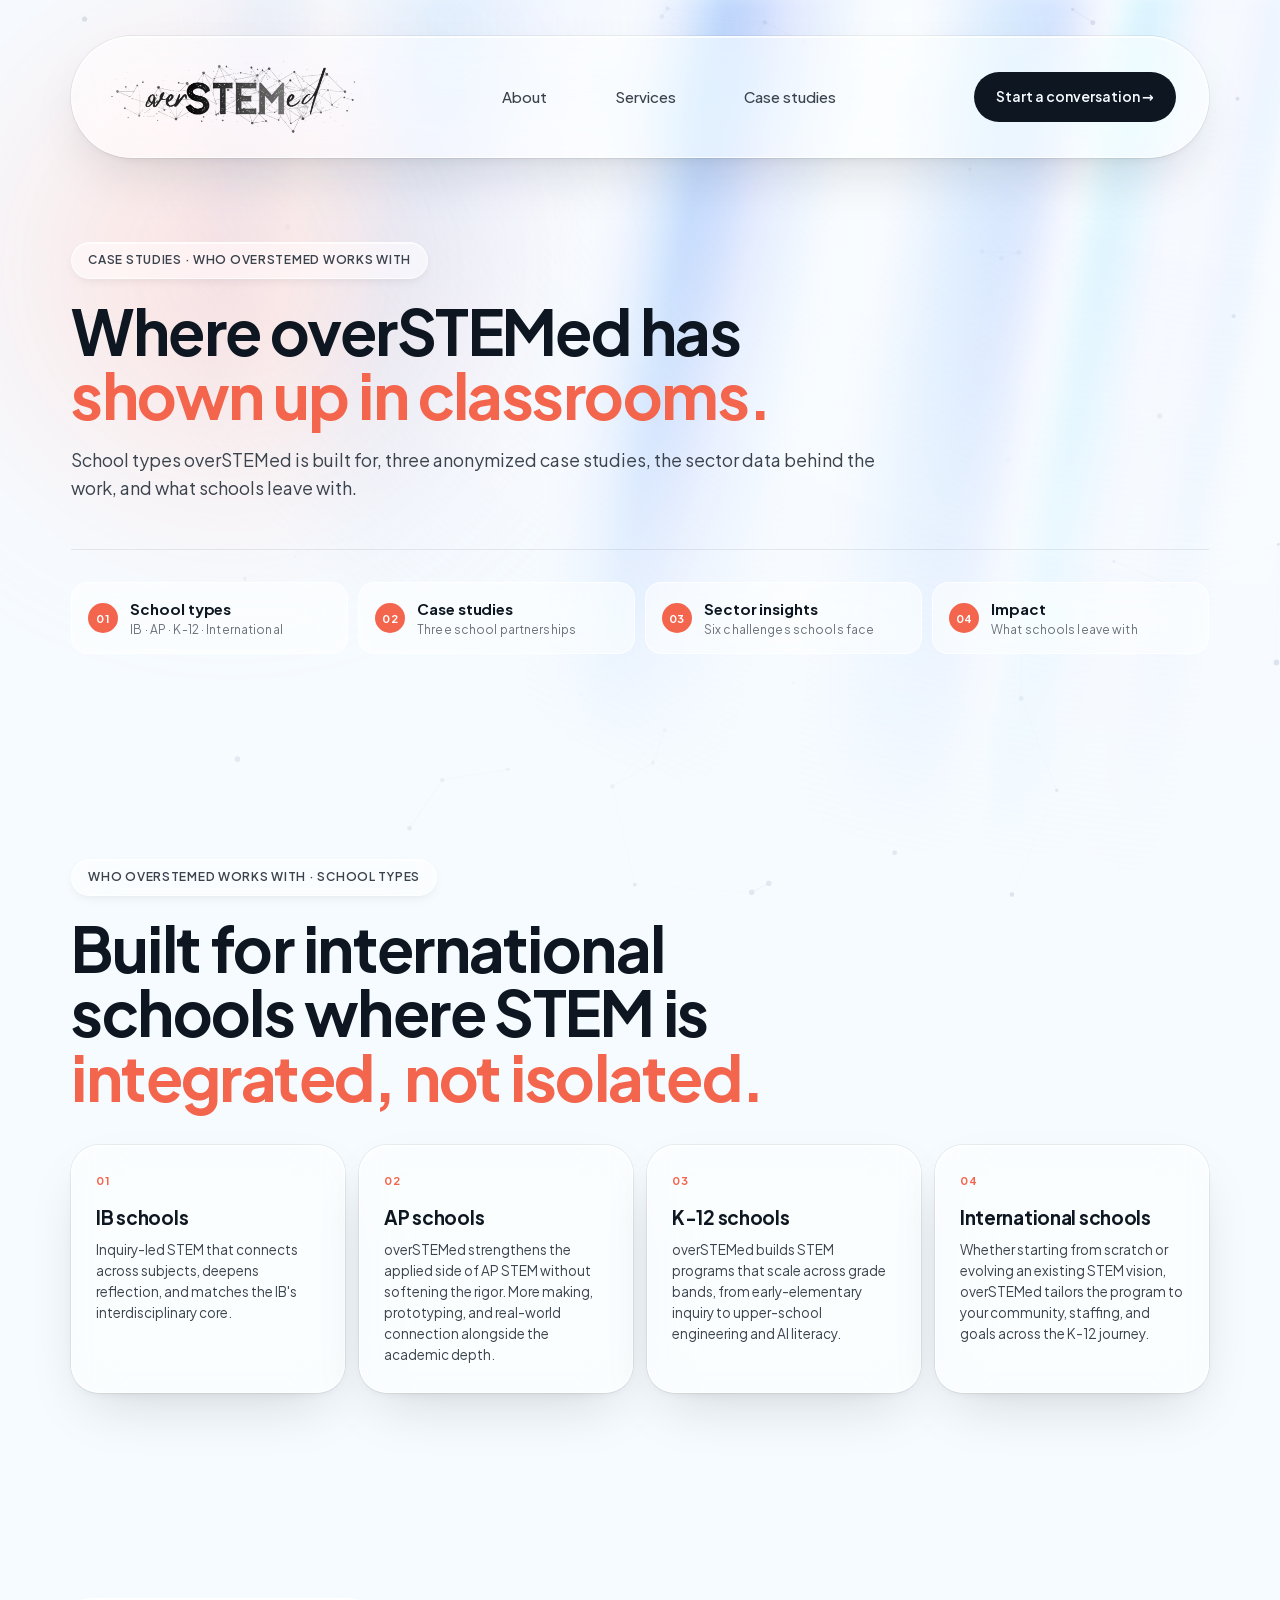
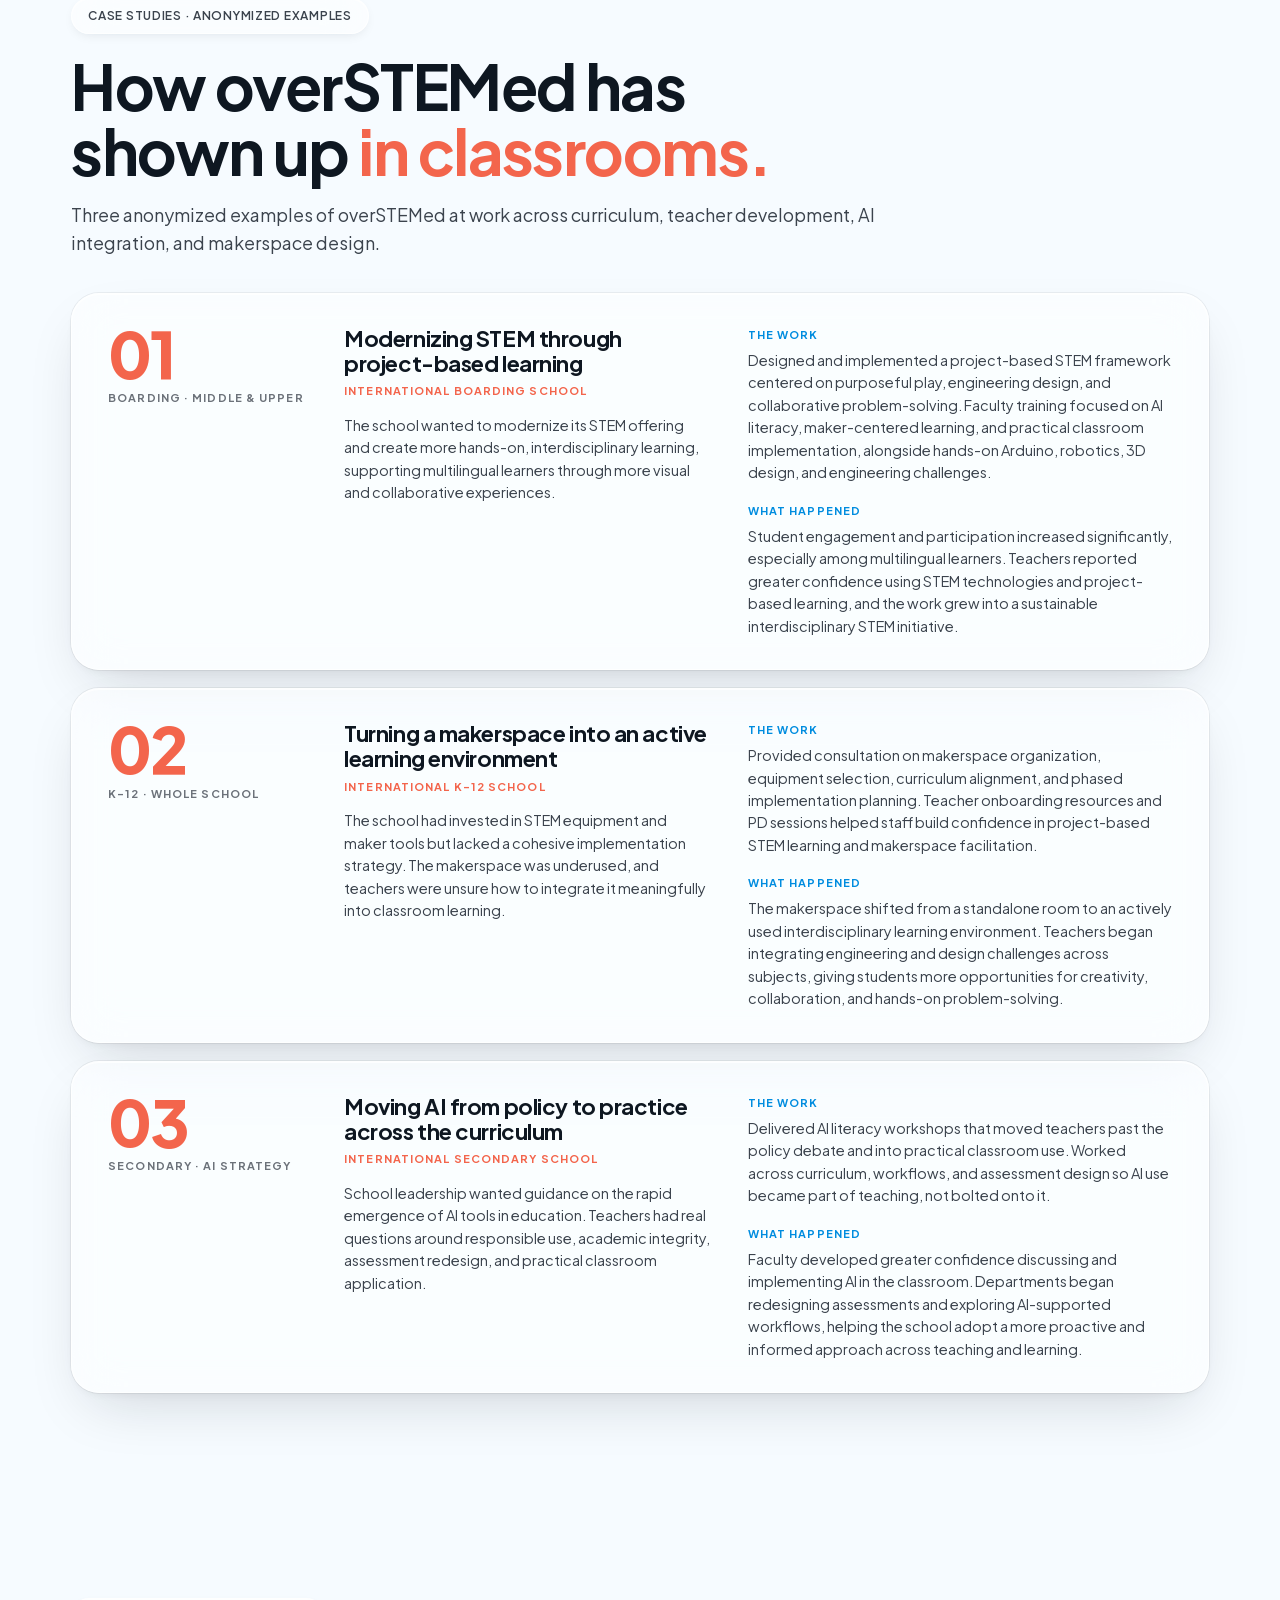
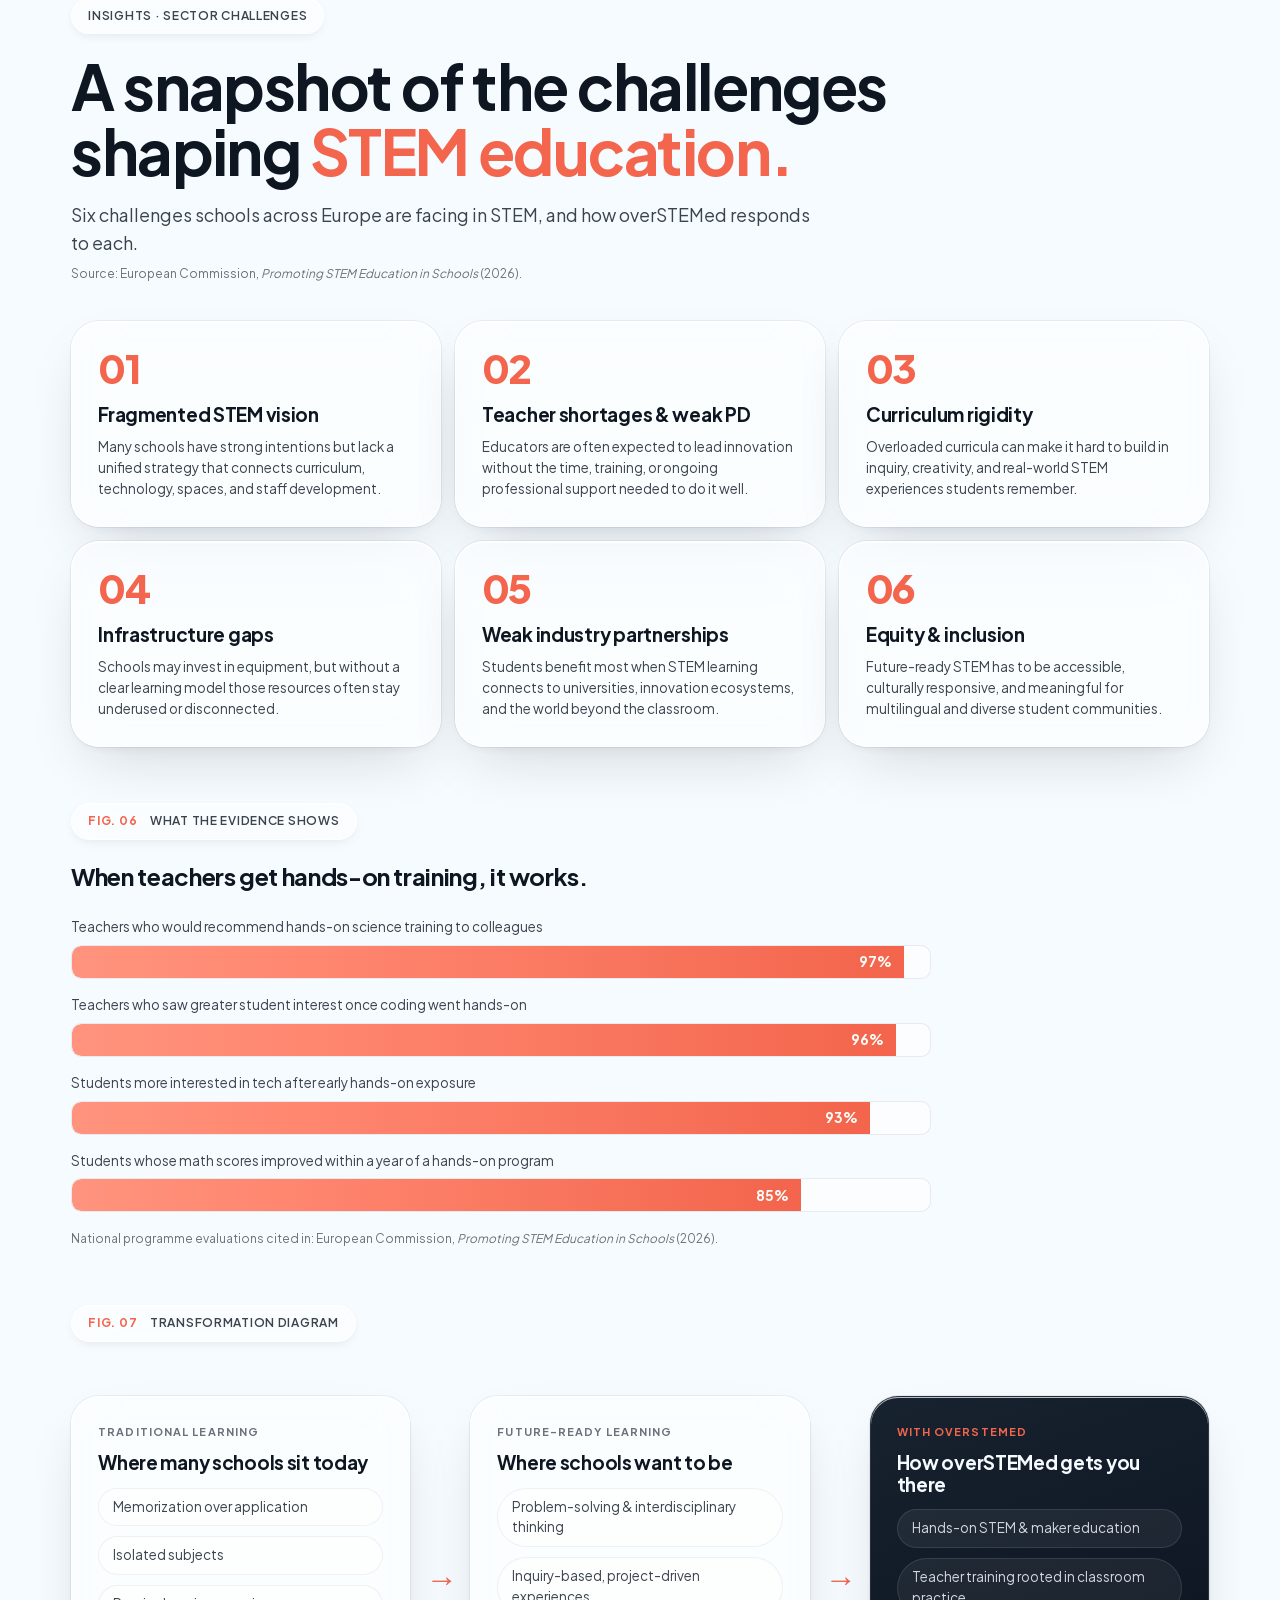
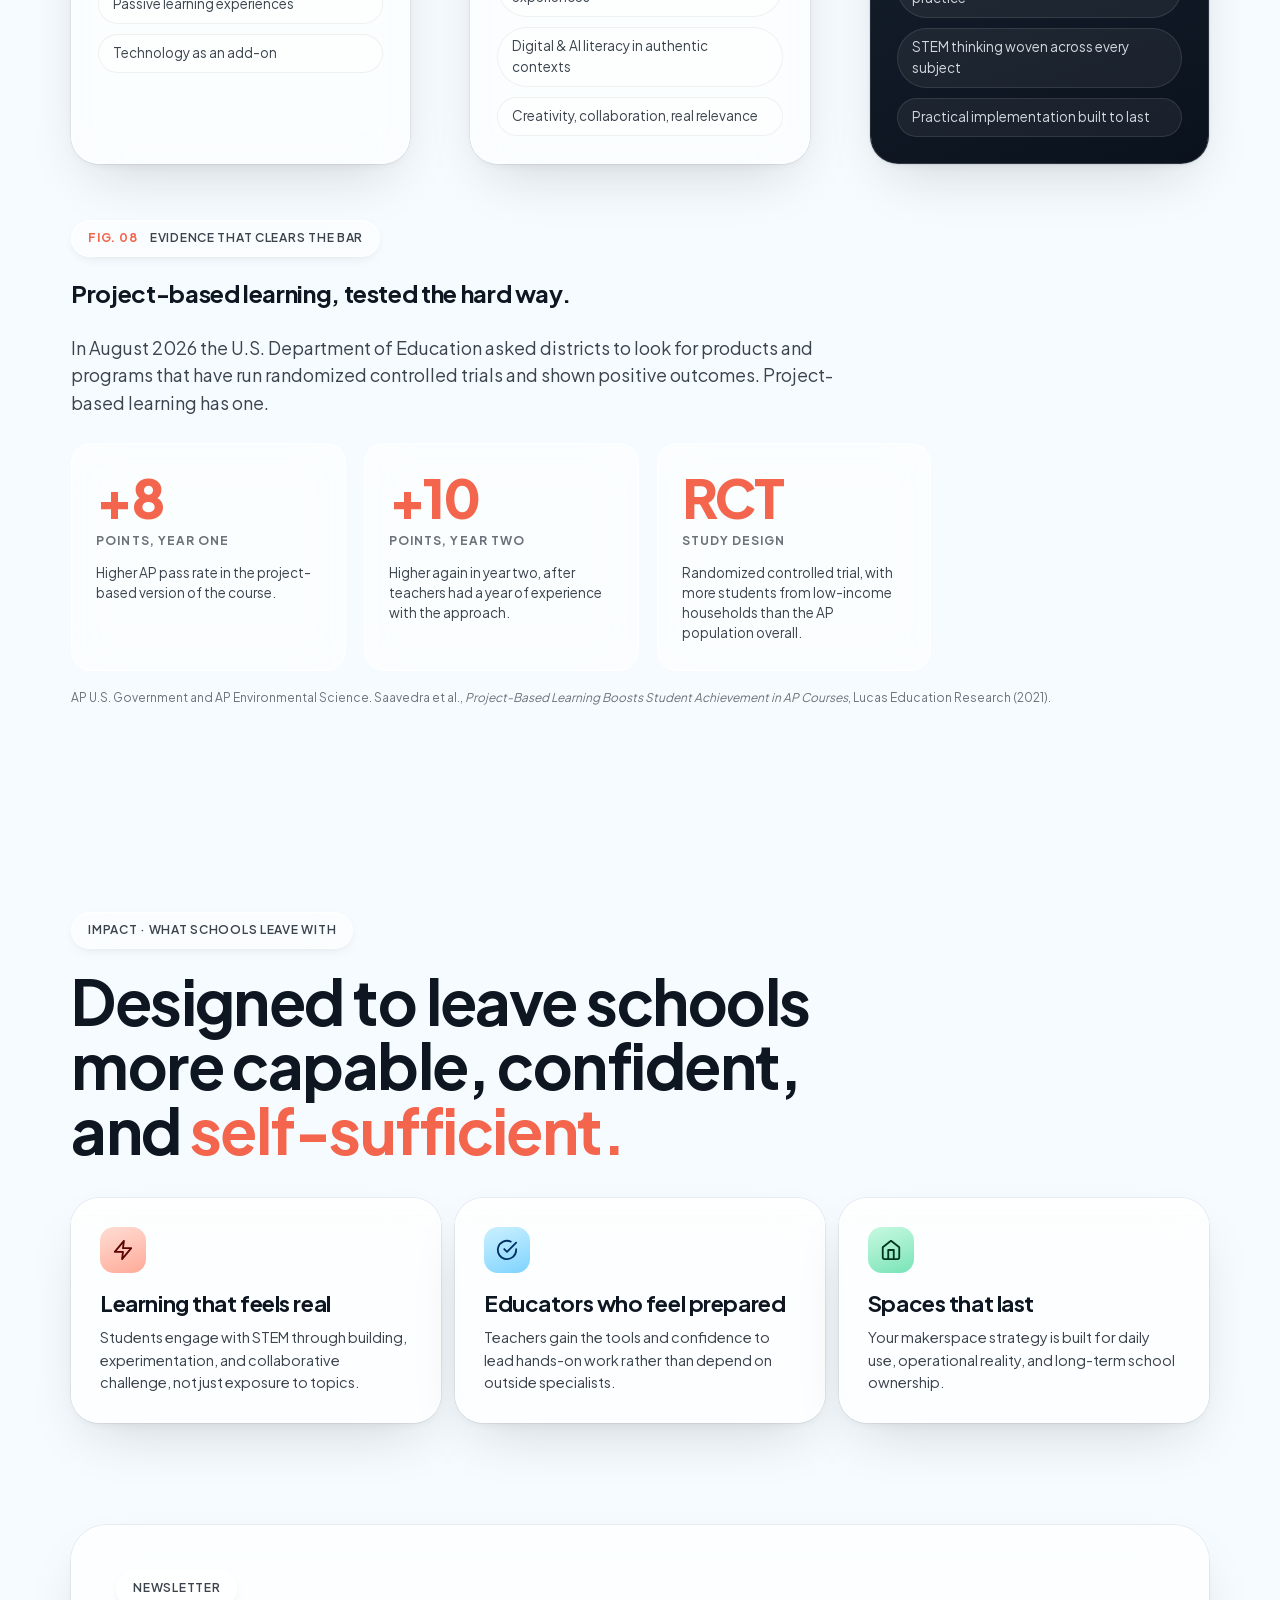
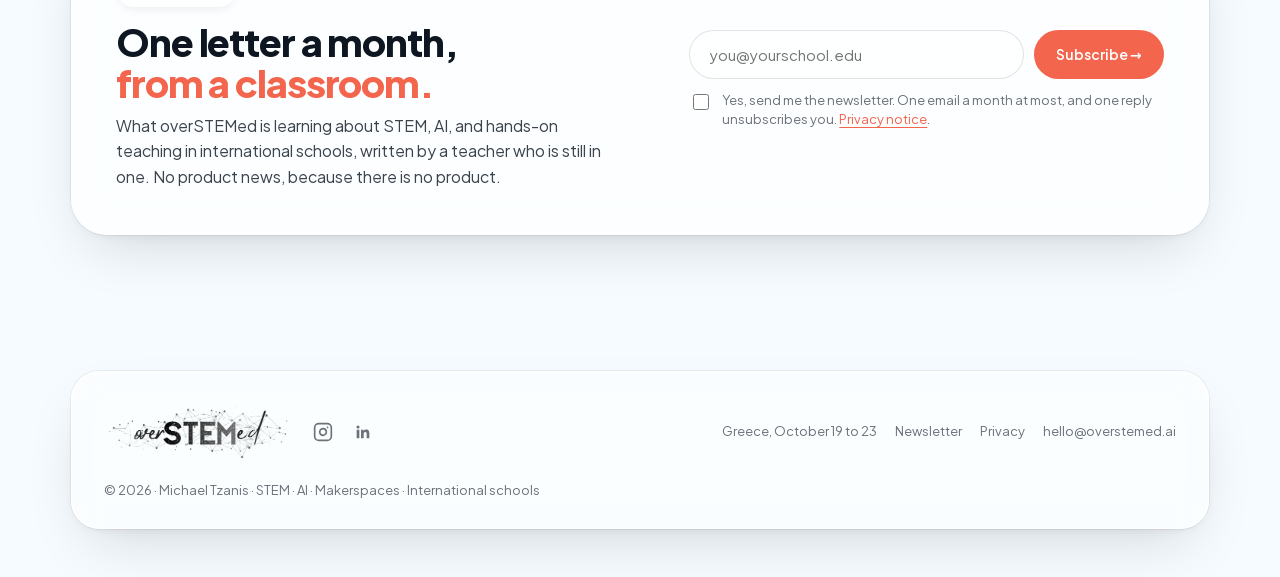
==== commit c0d55a53: "Newsletter heading in the hero's orange sans; popup copy one sentence per line Co-Authored-By: Claud" ====
--- a/case-studies/index.html
+++ b/case-studies/index.html
@@ -26,7 +26,7 @@
 <meta name="twitter:description" content="Playful STEM. Purposeful AI. Future-ready schools. overSTEMed helps educators design hands-on curricula, train teachers, and build makerspaces." />
 <meta name="twitter:image" content="https://overstemed.ai/social-card.png" />
 <link rel="stylesheet" href="/fonts.css?v=1" />
-<link rel="stylesheet" href="/page-styles.css?v=5">
+<link rel="stylesheet" href="/page-styles.css?v=6">
 </head>
 <body id="top">
 
@@ -38,7 +38,7 @@
 
 <!-- ───── Drifting node-network ───── -->
 <canvas class="nodes-canvas" aria-hidden="true"></canvas>
-<script defer src="/page-scripts.js?v=2"></script>
+<script defer src="/page-scripts.js?v=3"></script>
 
 <!-- ───── Logo SVG symbol (reused) ───── -->
 <svg width="0" height="0" style="position:absolute" aria-hidden="true">
@@ -344,7 +344,7 @@
     <div class="news-card">
       <div class="news-copy">
         <span class="eyebrow"><span><span class="dot"></span><span>Newsletter</span></span></span>
-        <h2 id="newsletter-title">One letter a month, <span class="serif-i">from a classroom.</span></h2>
+        <h2 id="newsletter-title">One letter a month,<br /><em>from a classroom.</em></h2>
         <p>What overSTEMed is learning about STEM, AI, and hands-on teaching in international schools, written by a teacher who is still in one. No product news, because there is no product.</p>
       </div>
       <form class="news-form" name="newsletter" method="POST" action="https://formspree.io/f/mrejnqwq">
--- a/page-styles.css
+++ b/page-styles.css
@@ -1402,7 +1402,7 @@
   box-shadow: var(--glass-shadow);
 }
 .news-card h2 { margin: 14px 0 10px; font-size: clamp(26px, 3.4vw, 38px); line-height: 1.08; letter-spacing: -0.03em; font-weight: 800; }
-.news-card h2 .serif-i { font-family: var(--serif); font-style: italic; font-weight: 400; letter-spacing: -0.01em; color: var(--ed); }
+.news-card h2 em { font-style: normal; color: var(--ed); }
 .news-card p { margin: 0; font-size: 16px; line-height: 1.6; color: var(--ink-soft); max-width: 46ch; }
 .news-form { display: grid; gap: 12px; }
 .news-row { display: flex; gap: 10px; flex-wrap: wrap; }
@@ -1462,7 +1462,8 @@
 .tour-pop .dates { font-weight: 800; font-size: clamp(40px, 8vw, 64px); line-height: 1; letter-spacing: -0.04em; margin: 0; color: var(--ink); }
 .tour-pop .dates em { font-style: normal; color: var(--ed); }
 .tour-pop .cities { margin: 12px 0 0; font-weight: 800; font-size: clamp(18px, 3vw, 24px); letter-spacing: -0.015em; }
-.tour-pop .line { margin: 10px 0 0; font-size: 15px; line-height: 1.55; color: var(--ink-soft); max-width: 40ch; }
+.tour-pop .line { margin: 10px 0 0; font-size: 15px; line-height: 1.6; color: var(--ink-soft); }
+.tour-pop .line span { display: block; }
 .tour-pop .line strong { color: var(--ink); font-weight: 700; }
 .tour-pop .actions { display: flex; gap: 10px; flex-wrap: wrap; margin-top: 22px; align-items: center; }
 .tour-pop .later { background: none; border: none; cursor: pointer; font-family: var(--sans); font-size: 14px; font-weight: 600; color: var(--ink-mute); padding: 10px 6px; }
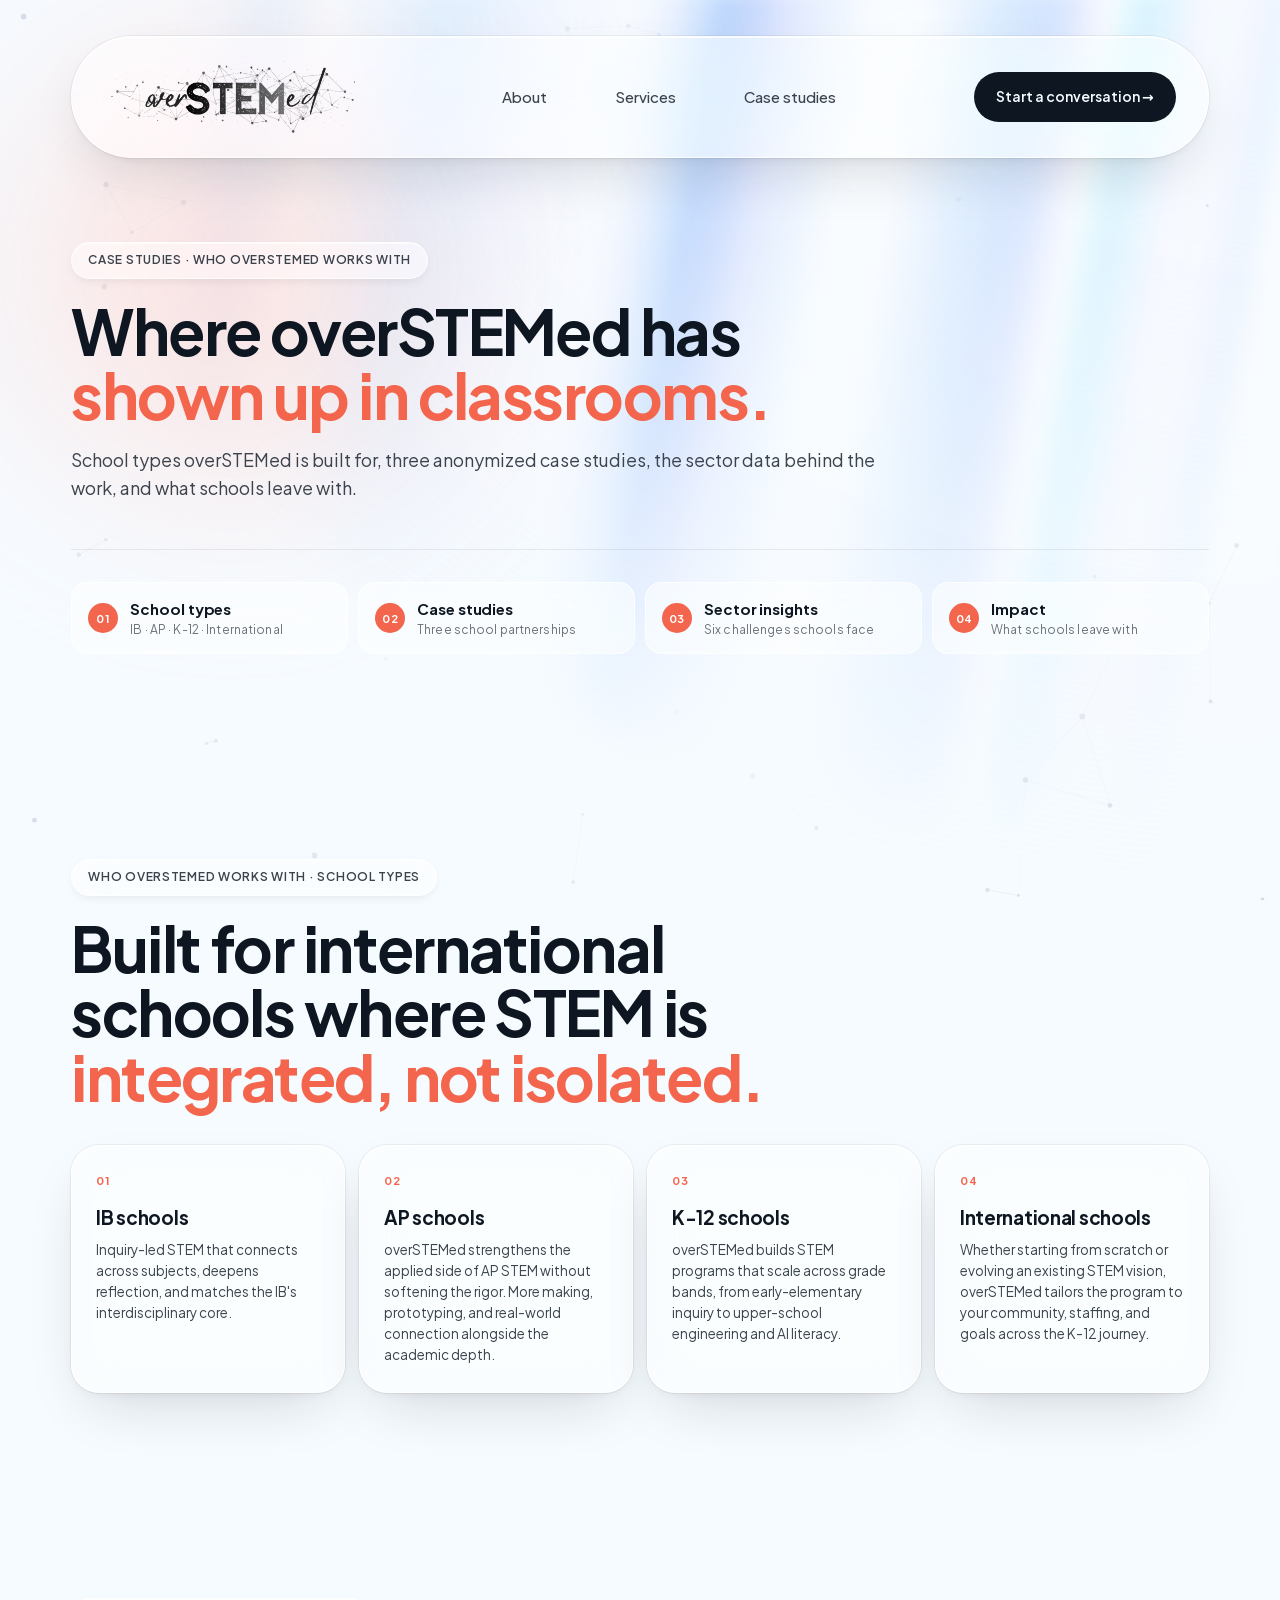
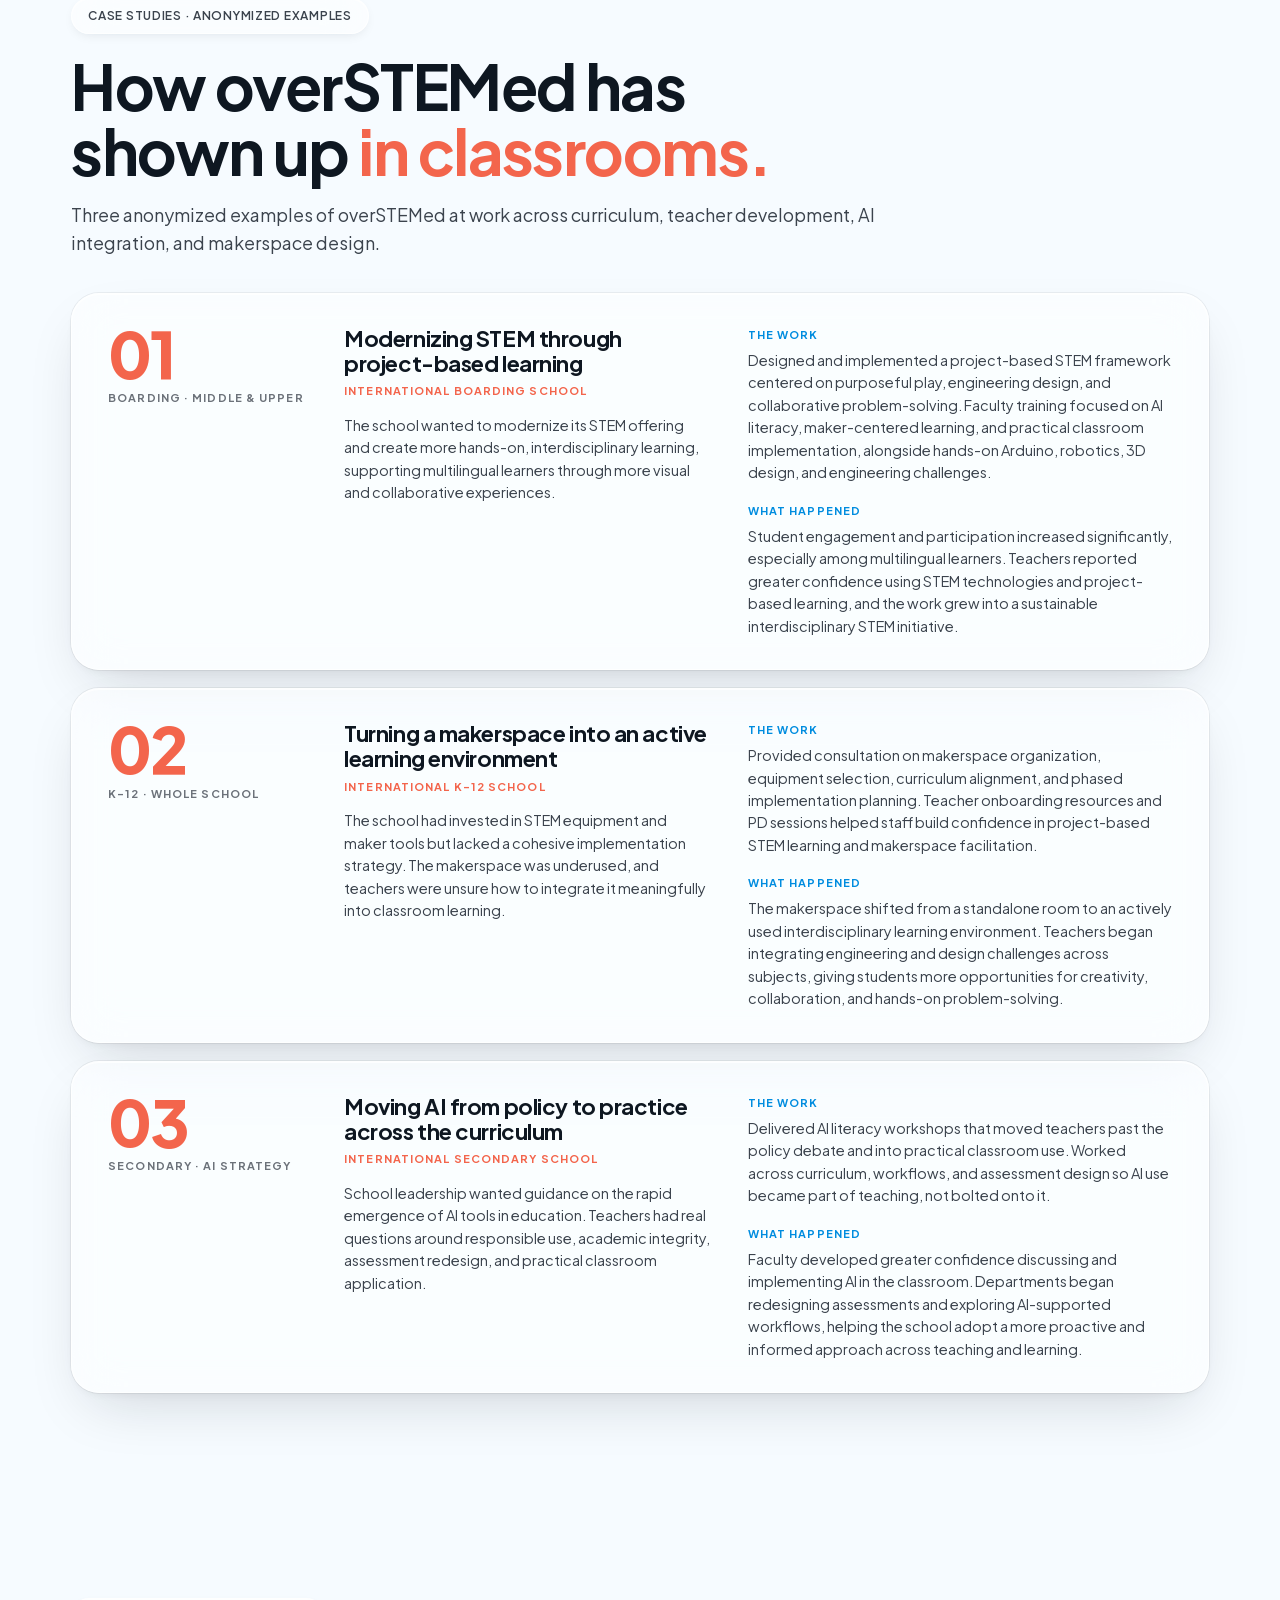
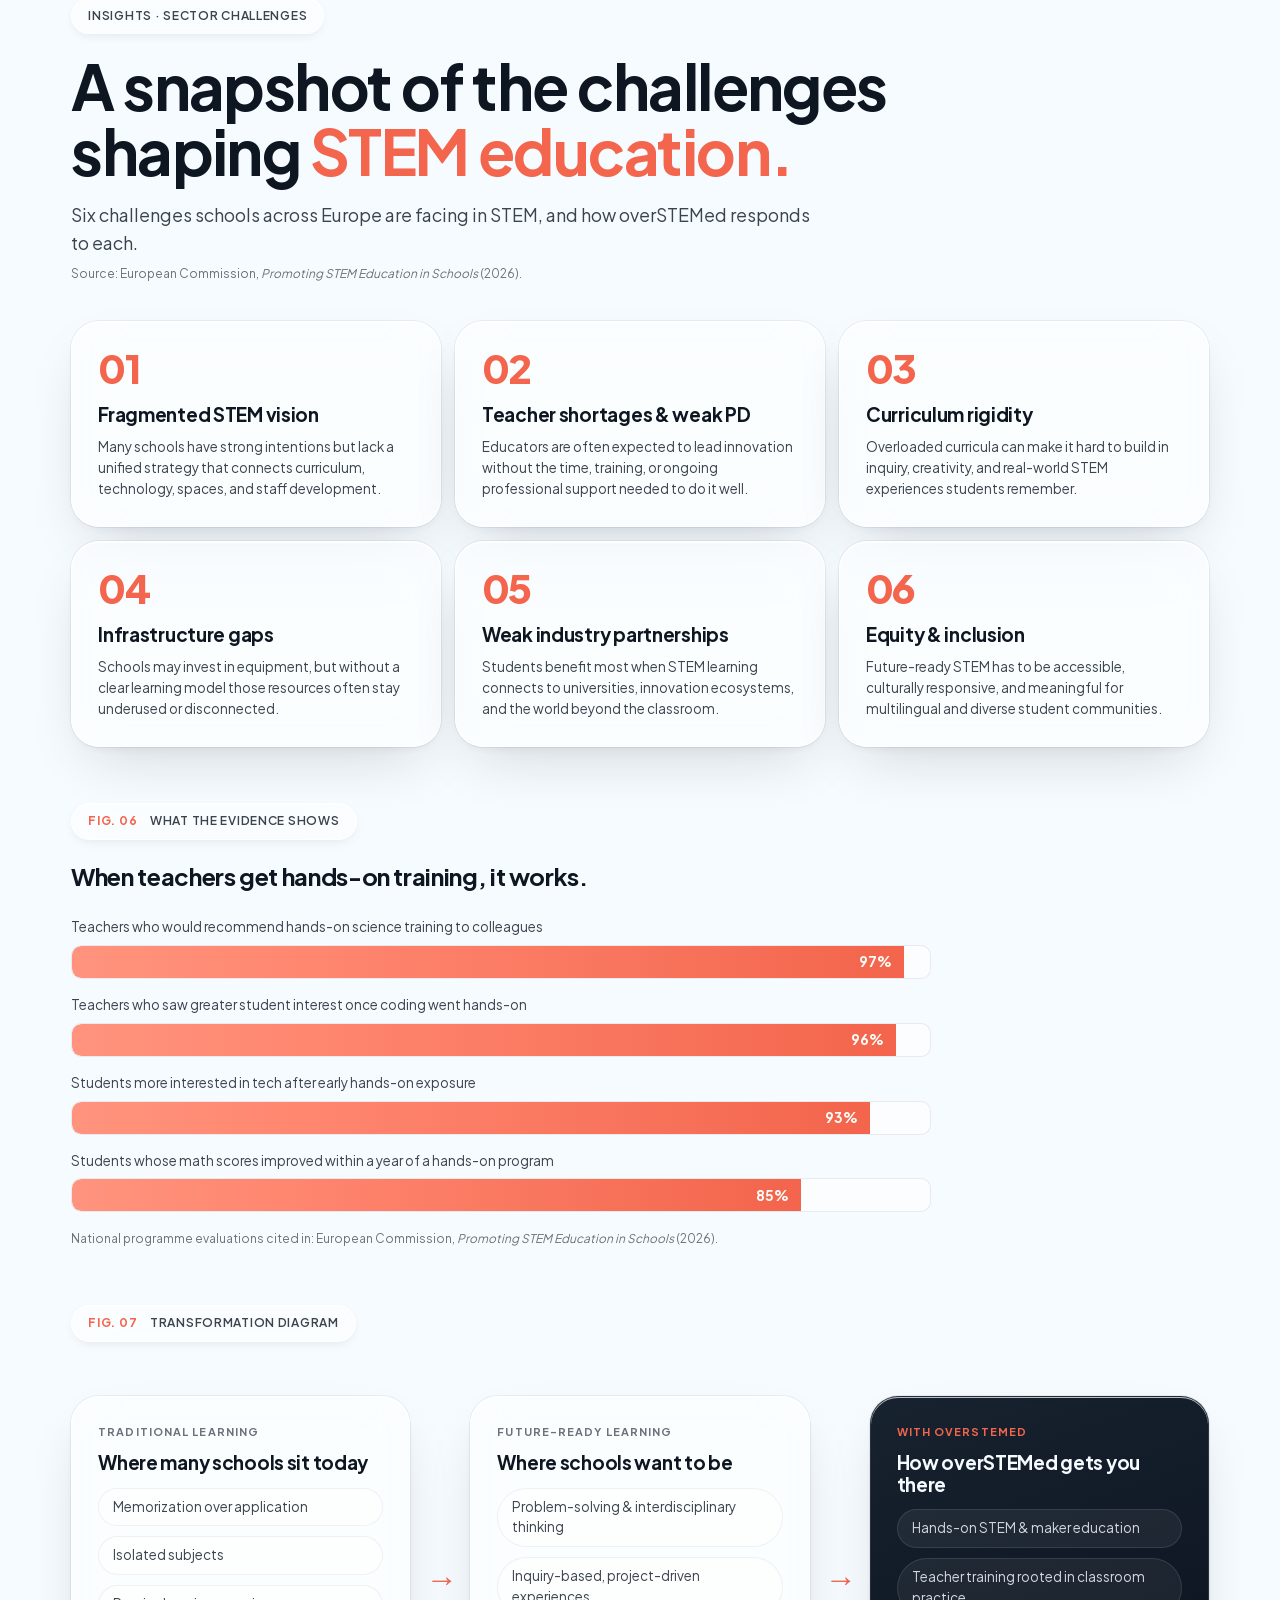
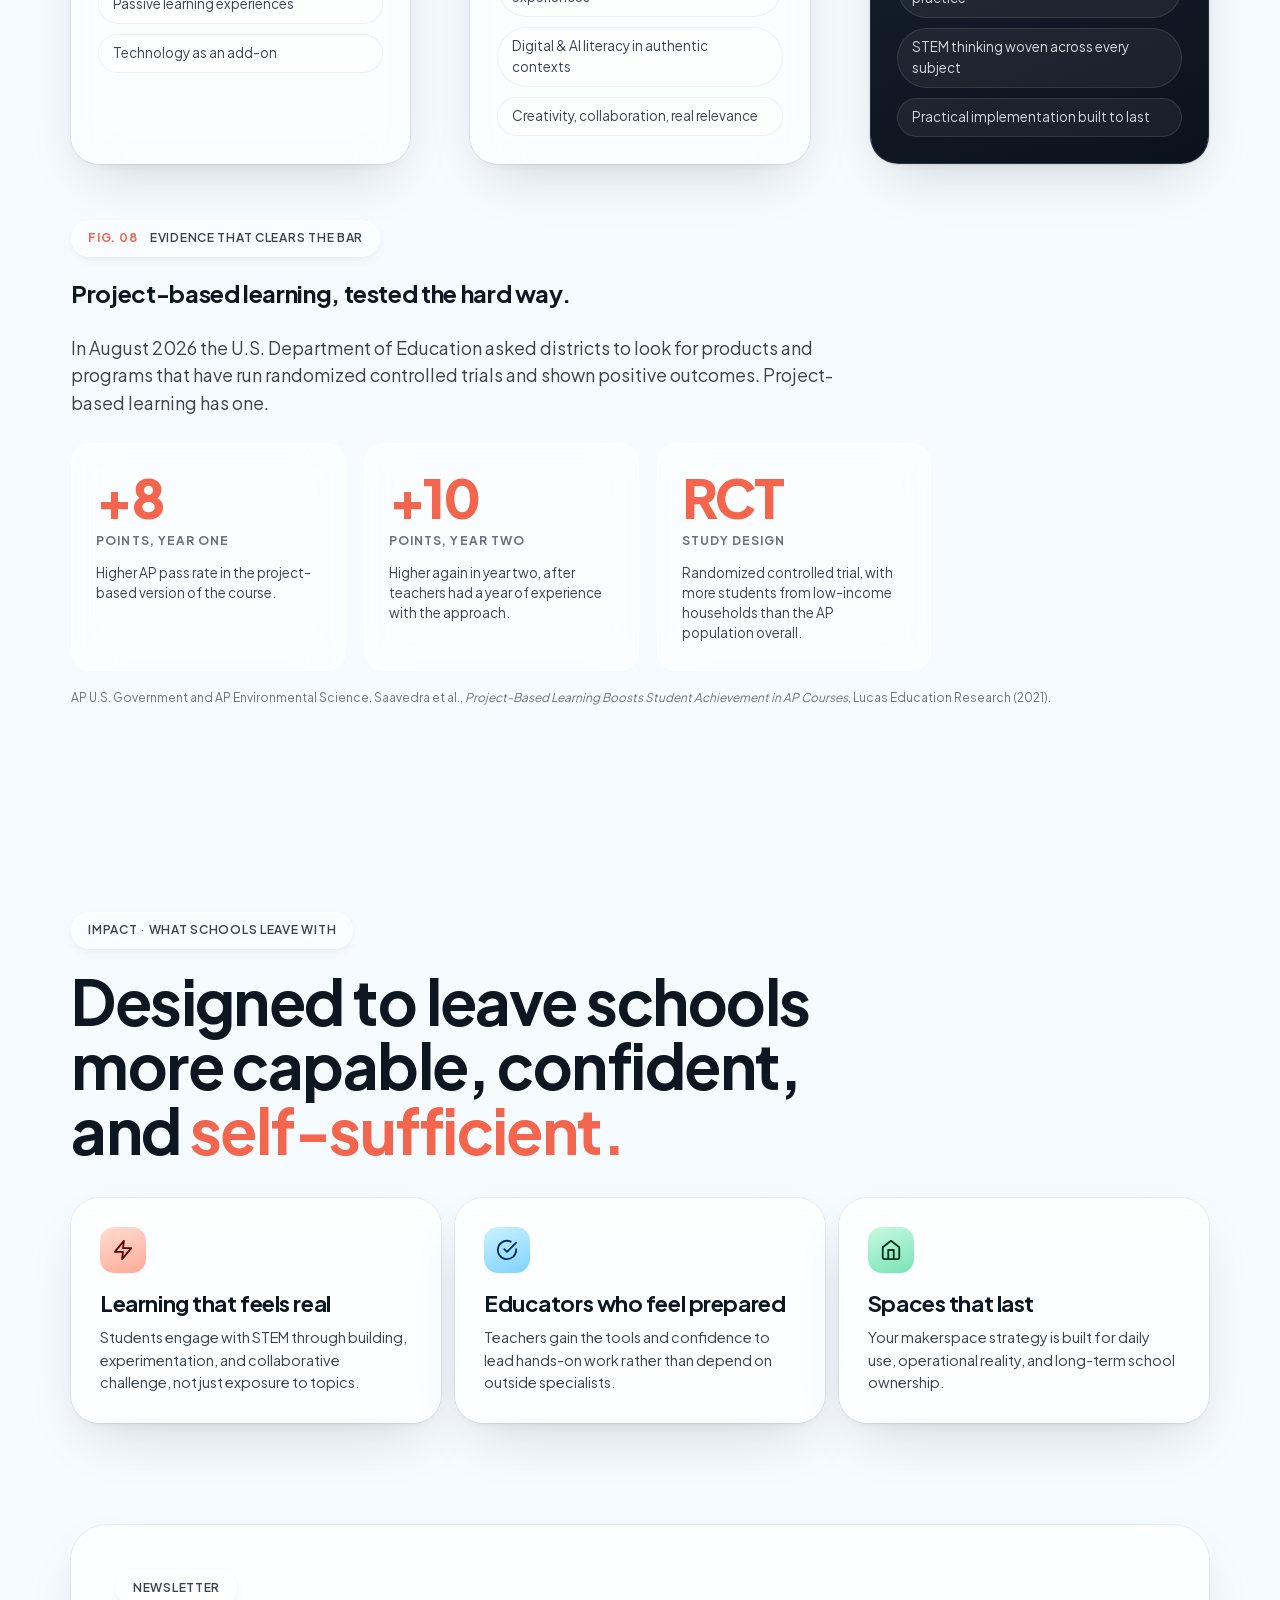
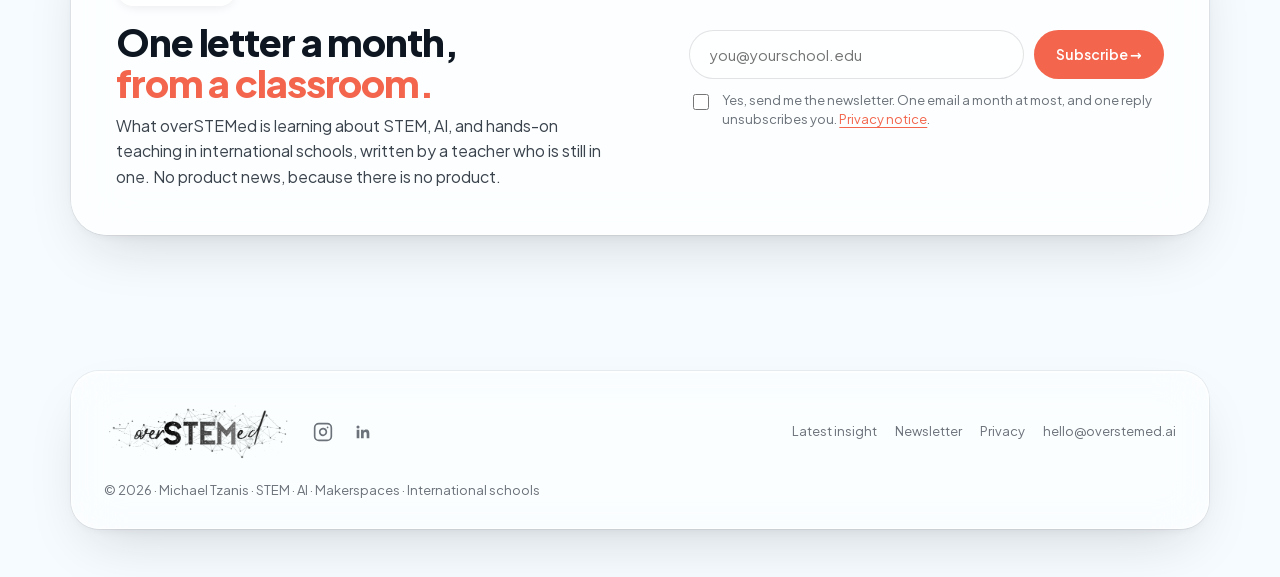
==== commit ba591510: "Insight: Students can't always tell when AI did the thinking (Nov 2026) New article at /insights/whe" ====
--- a/case-studies/index.html
+++ b/case-studies/index.html
@@ -386,7 +386,7 @@
         </div>
       </div>
       <div class="foot-links">
-        <a href="/greece/">Greece, October 19 to 23</a>
+        <a href="/insights/when-ai-does-the-thinking/">Latest insight</a>
         <a href="/#newsletter">Newsletter</a>
         <a href="/privacy/">Privacy</a>
         <a href="mailto:hello@overstemed.ai">hello@overstemed.ai</a>
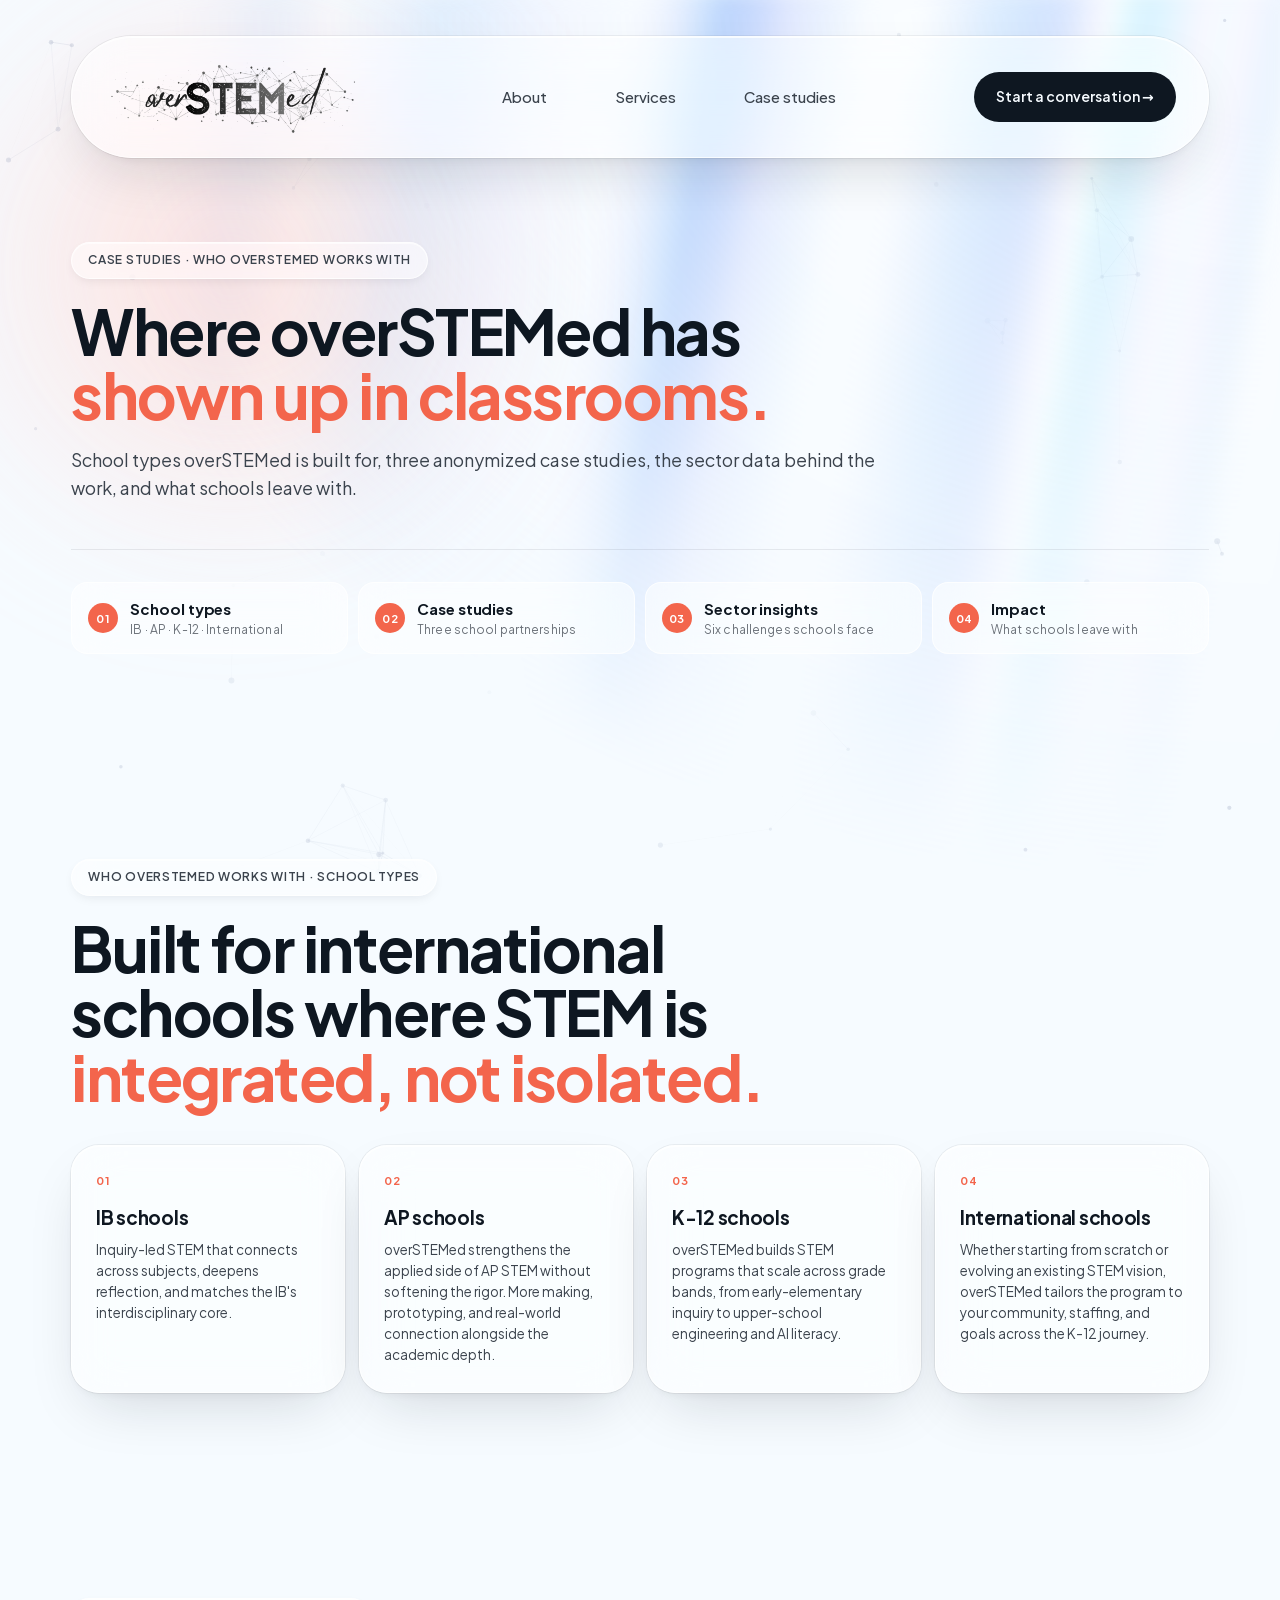
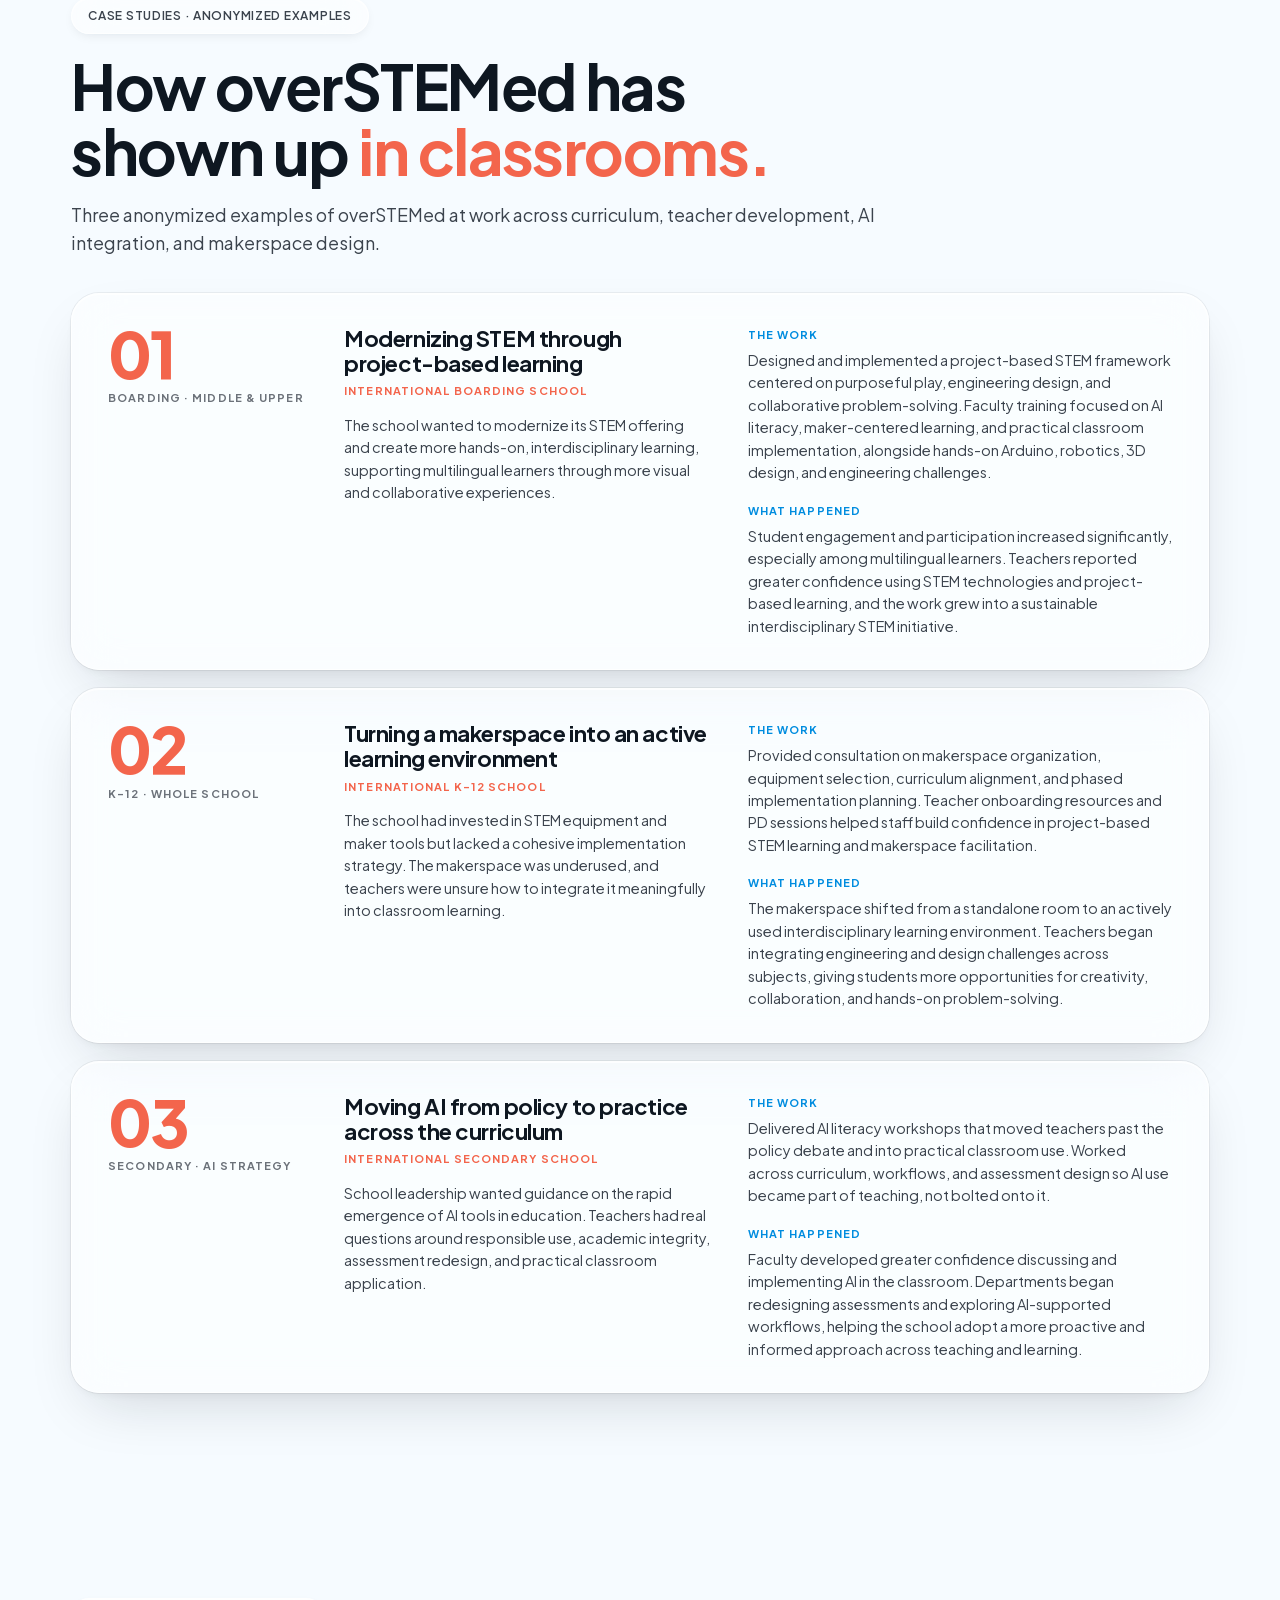
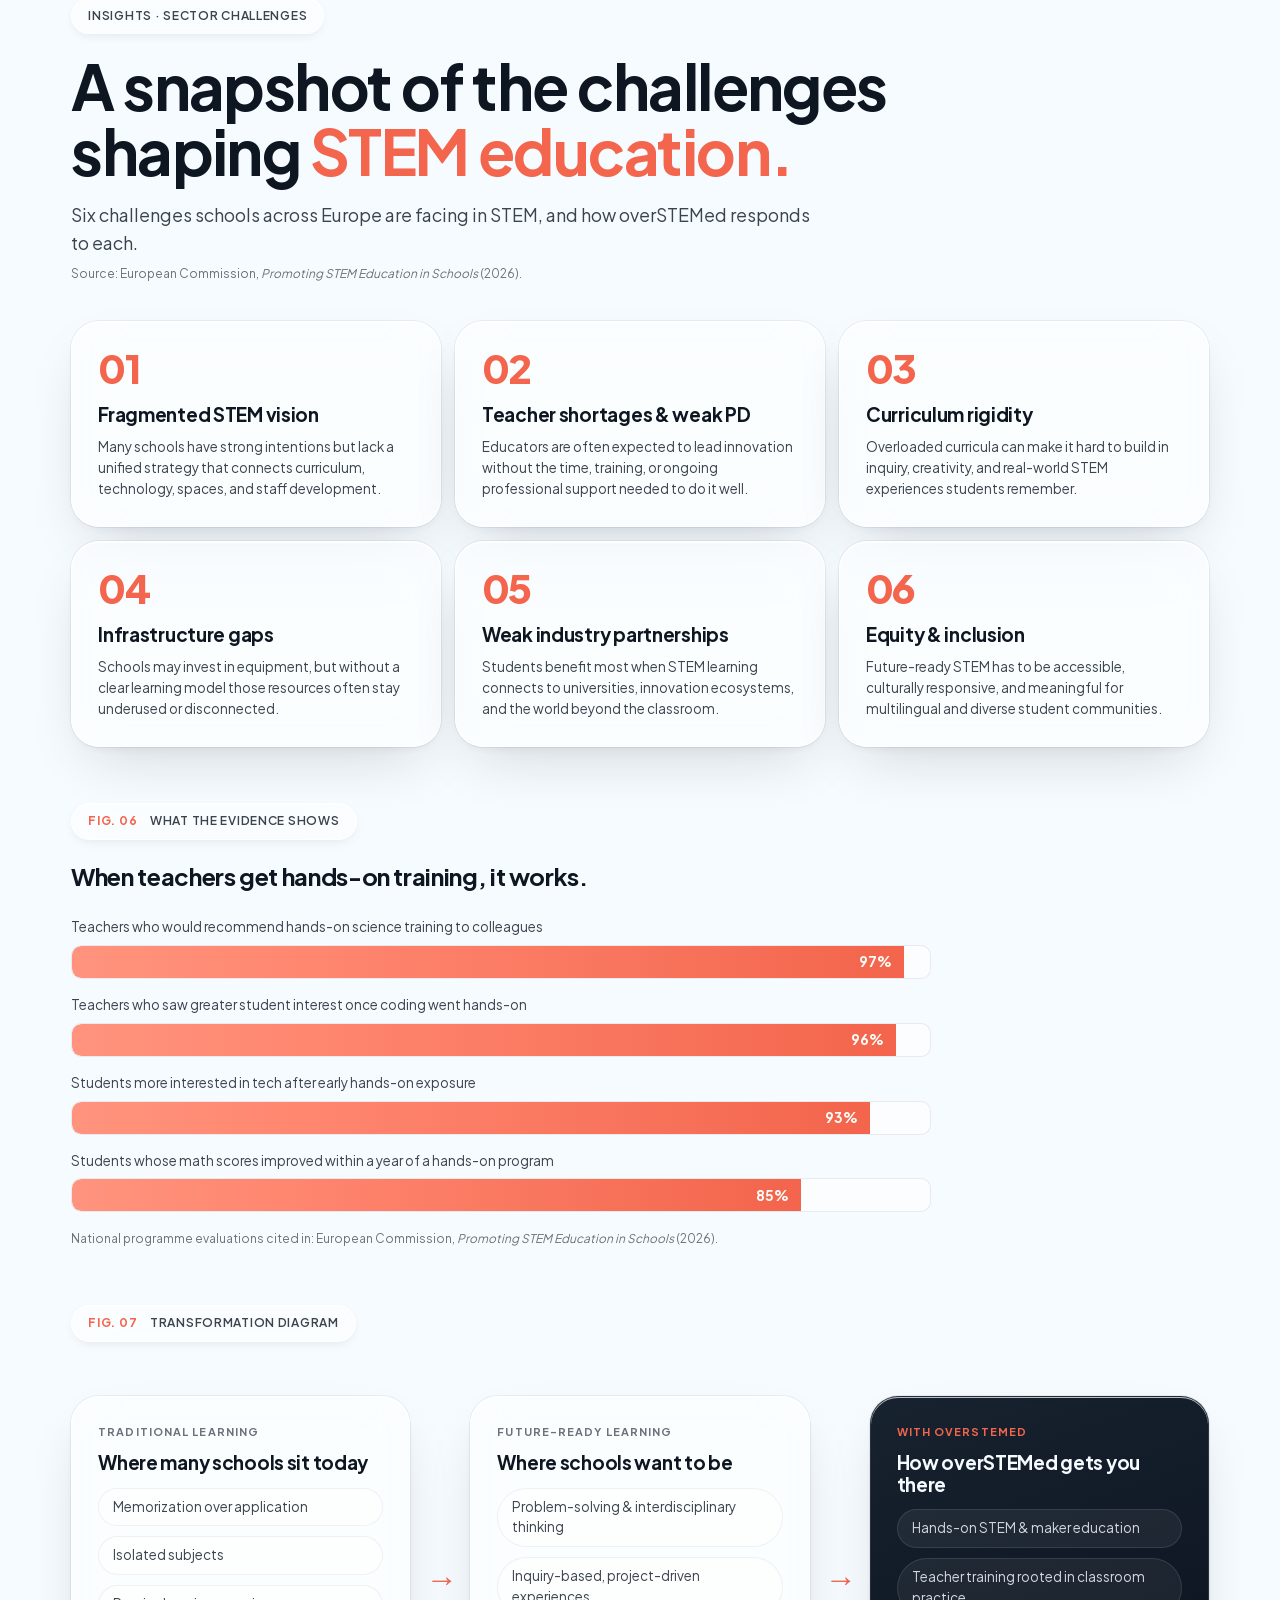
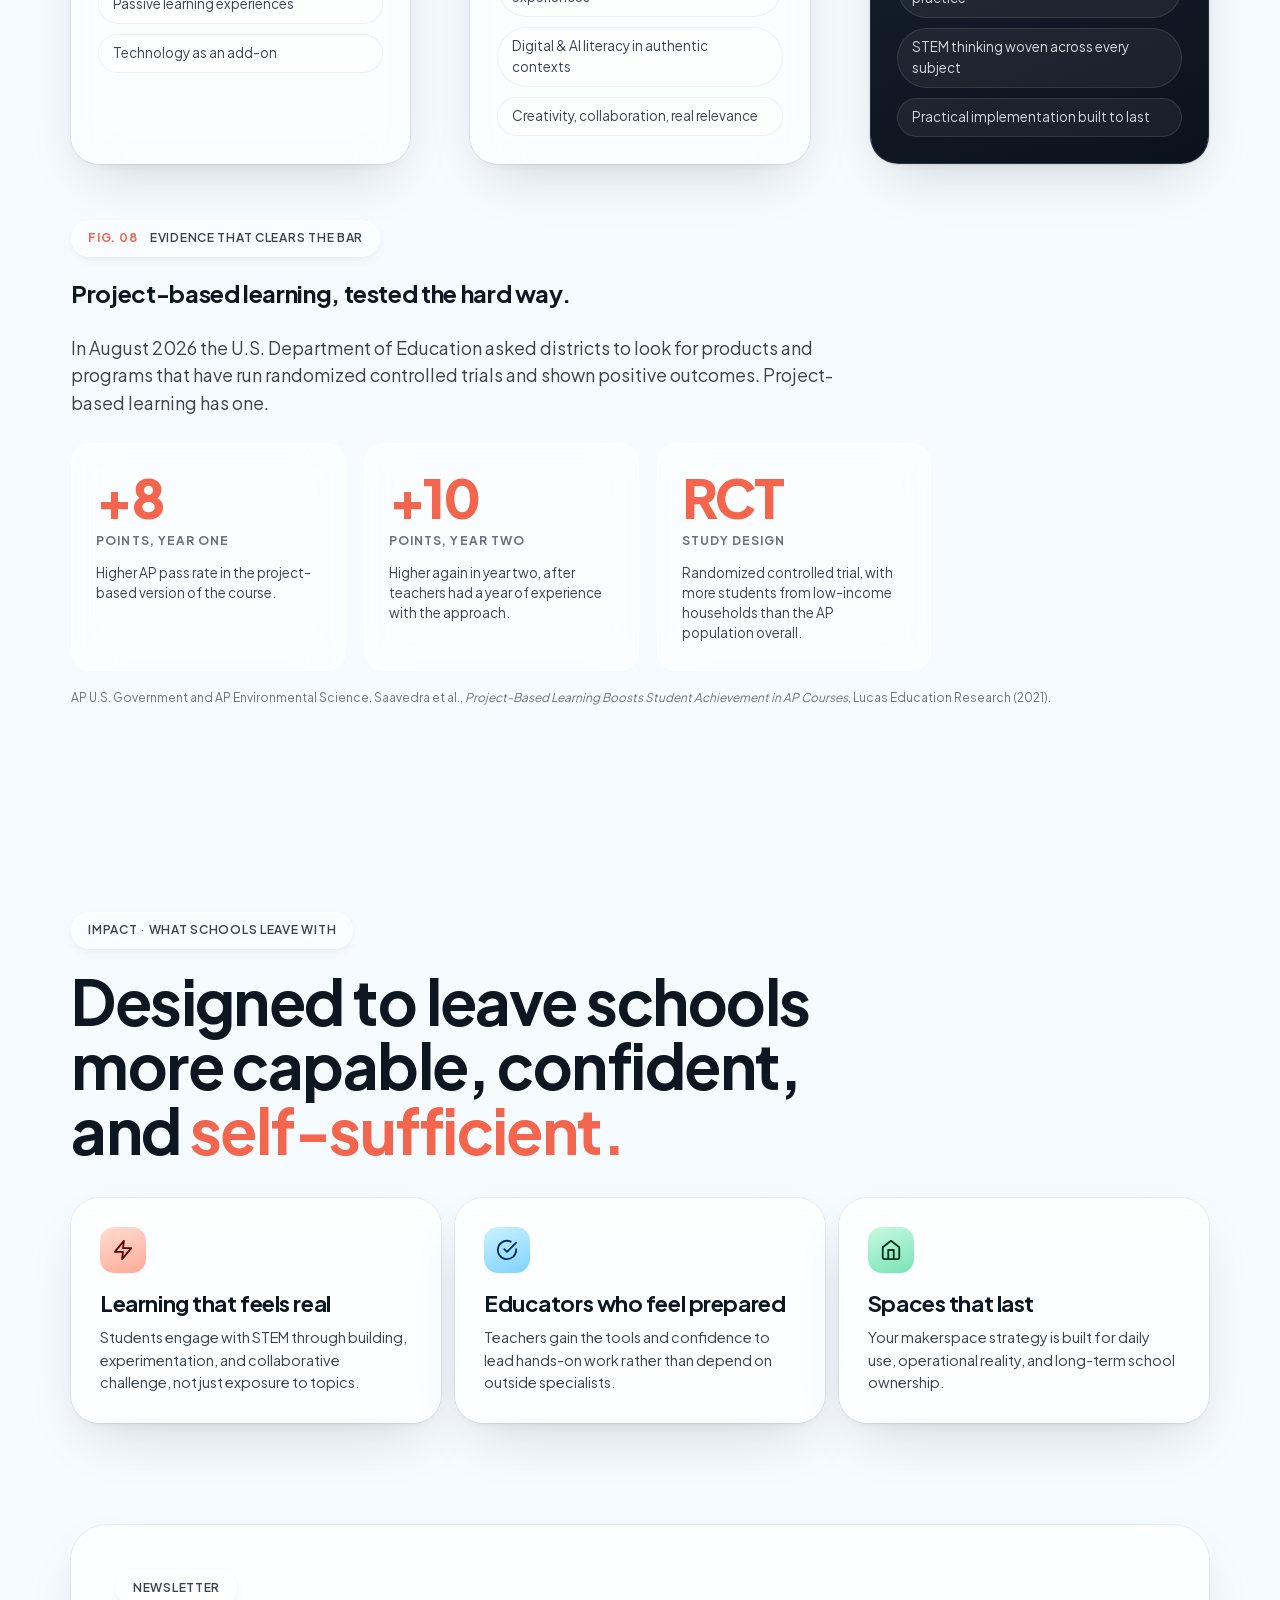
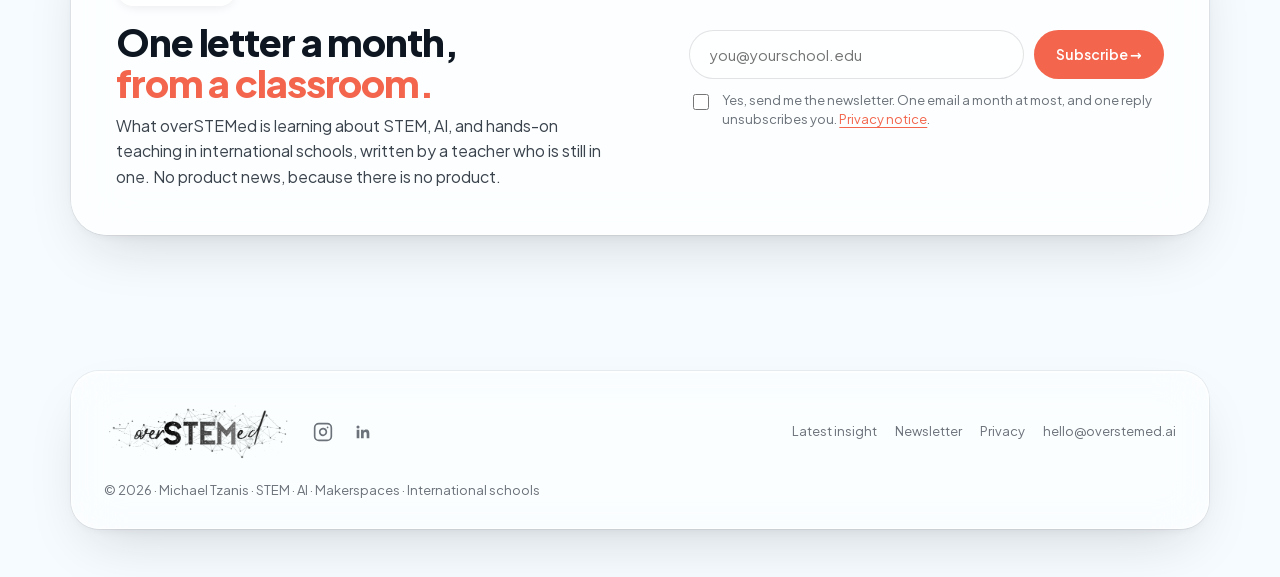
==== commit 3f7da268: "Newsletter signup: move from Formspree to Buttondown - Newsletter forms on all pages now post to But" ====
--- a/case-studies/index.html
+++ b/case-studies/index.html
@@ -347,11 +347,7 @@
         <h2 id="newsletter-title">One letter a month,<br /><em>from a classroom.</em></h2>
         <p>What overSTEMed is learning about STEM, AI, and hands-on teaching in international schools, written by a teacher who is still in one. No product news, because there is no product.</p>
       </div>
-      <form class="news-form" name="newsletter" method="POST" action="https://formspree.io/f/mrejnqwq">
-        <input type="hidden" name="_subject" value="overSTEMed: newsletter signup" />
-        <input type="hidden" name="_next" value="https://overstemed.ai/?subscribed=1" />
-        <input type="hidden" name="List" value="overSTEMed newsletter" />
-        <input type="text" name="_gotcha" tabindex="-1" autocomplete="off" class="hp" aria-hidden="true" />
+      <form class="news-form" name="newsletter" method="POST" action="https://buttondown.com/api/emails/embed-subscribe/overstemed">
         <label class="sr-only" for="news-email">Email</label>
         <div class="news-row">
           <input id="news-email" name="email" type="email" placeholder="you@yourschool.edu" required autocomplete="email" />
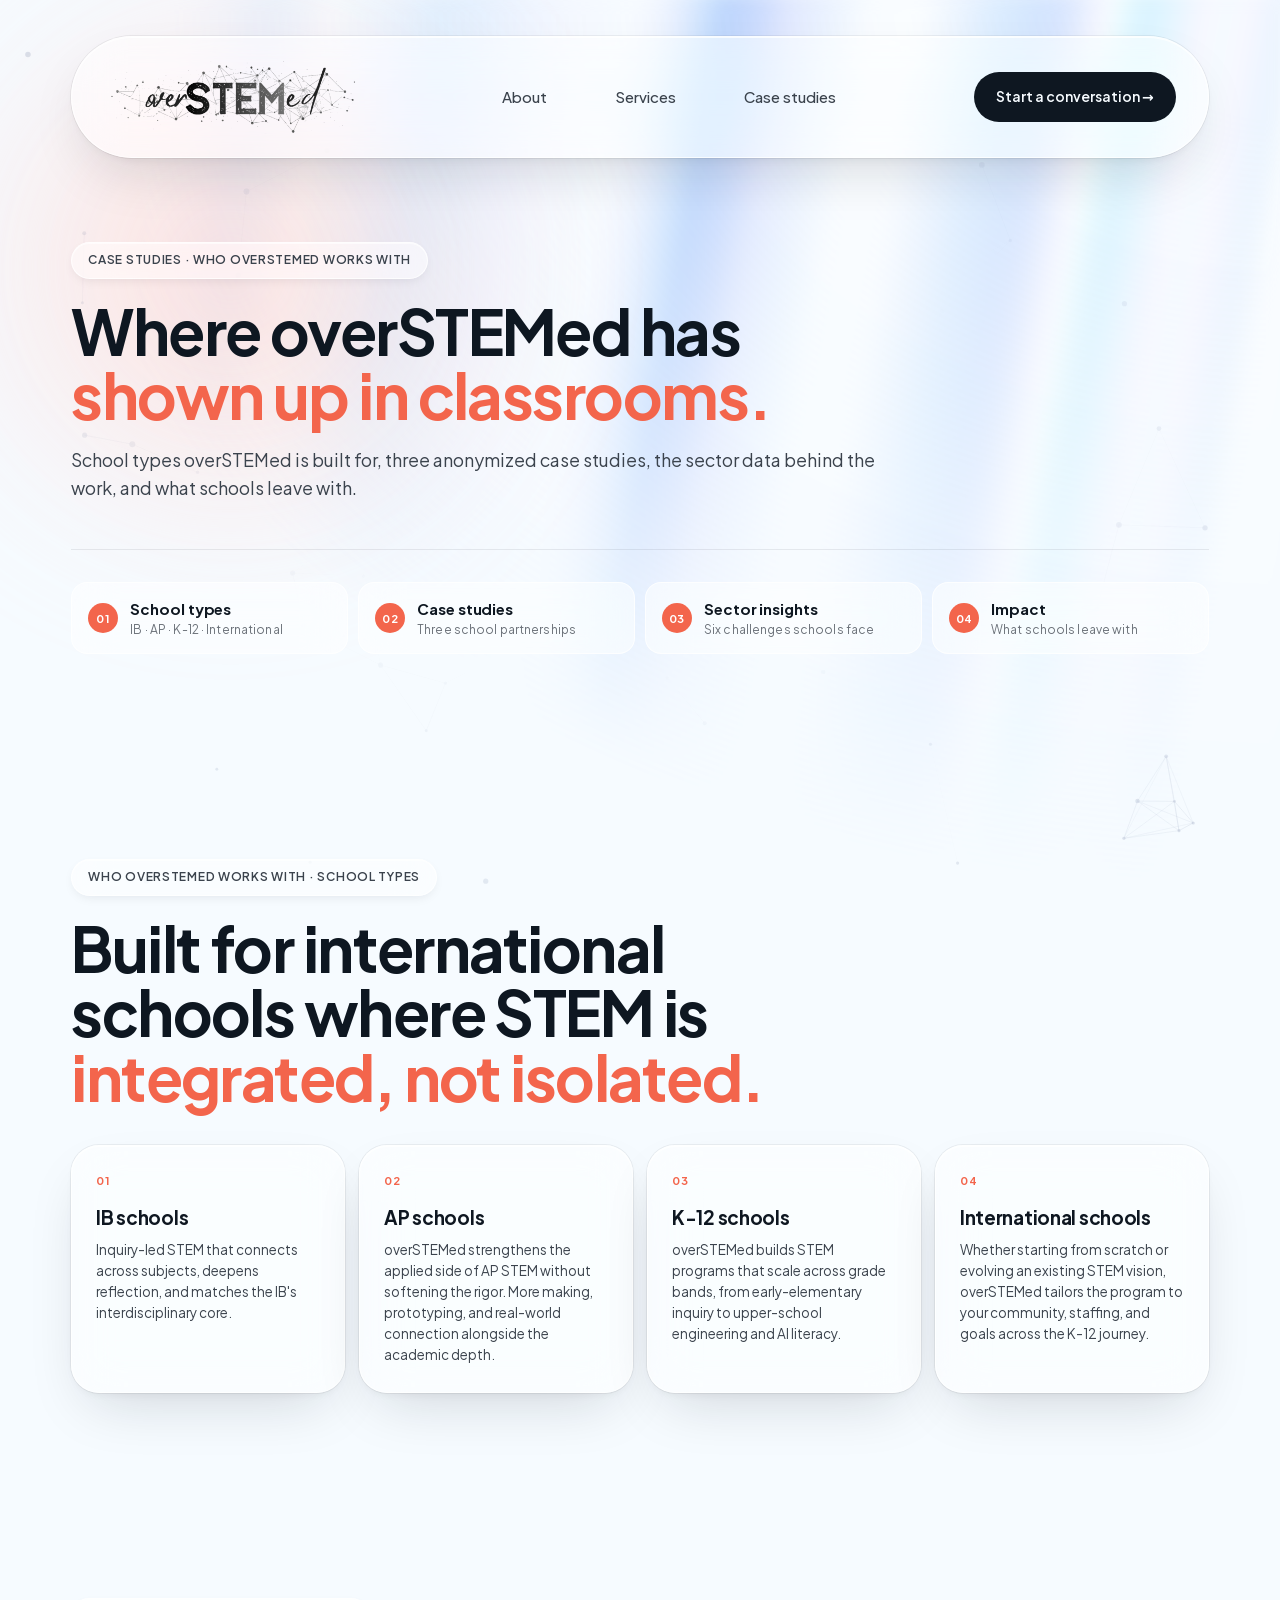
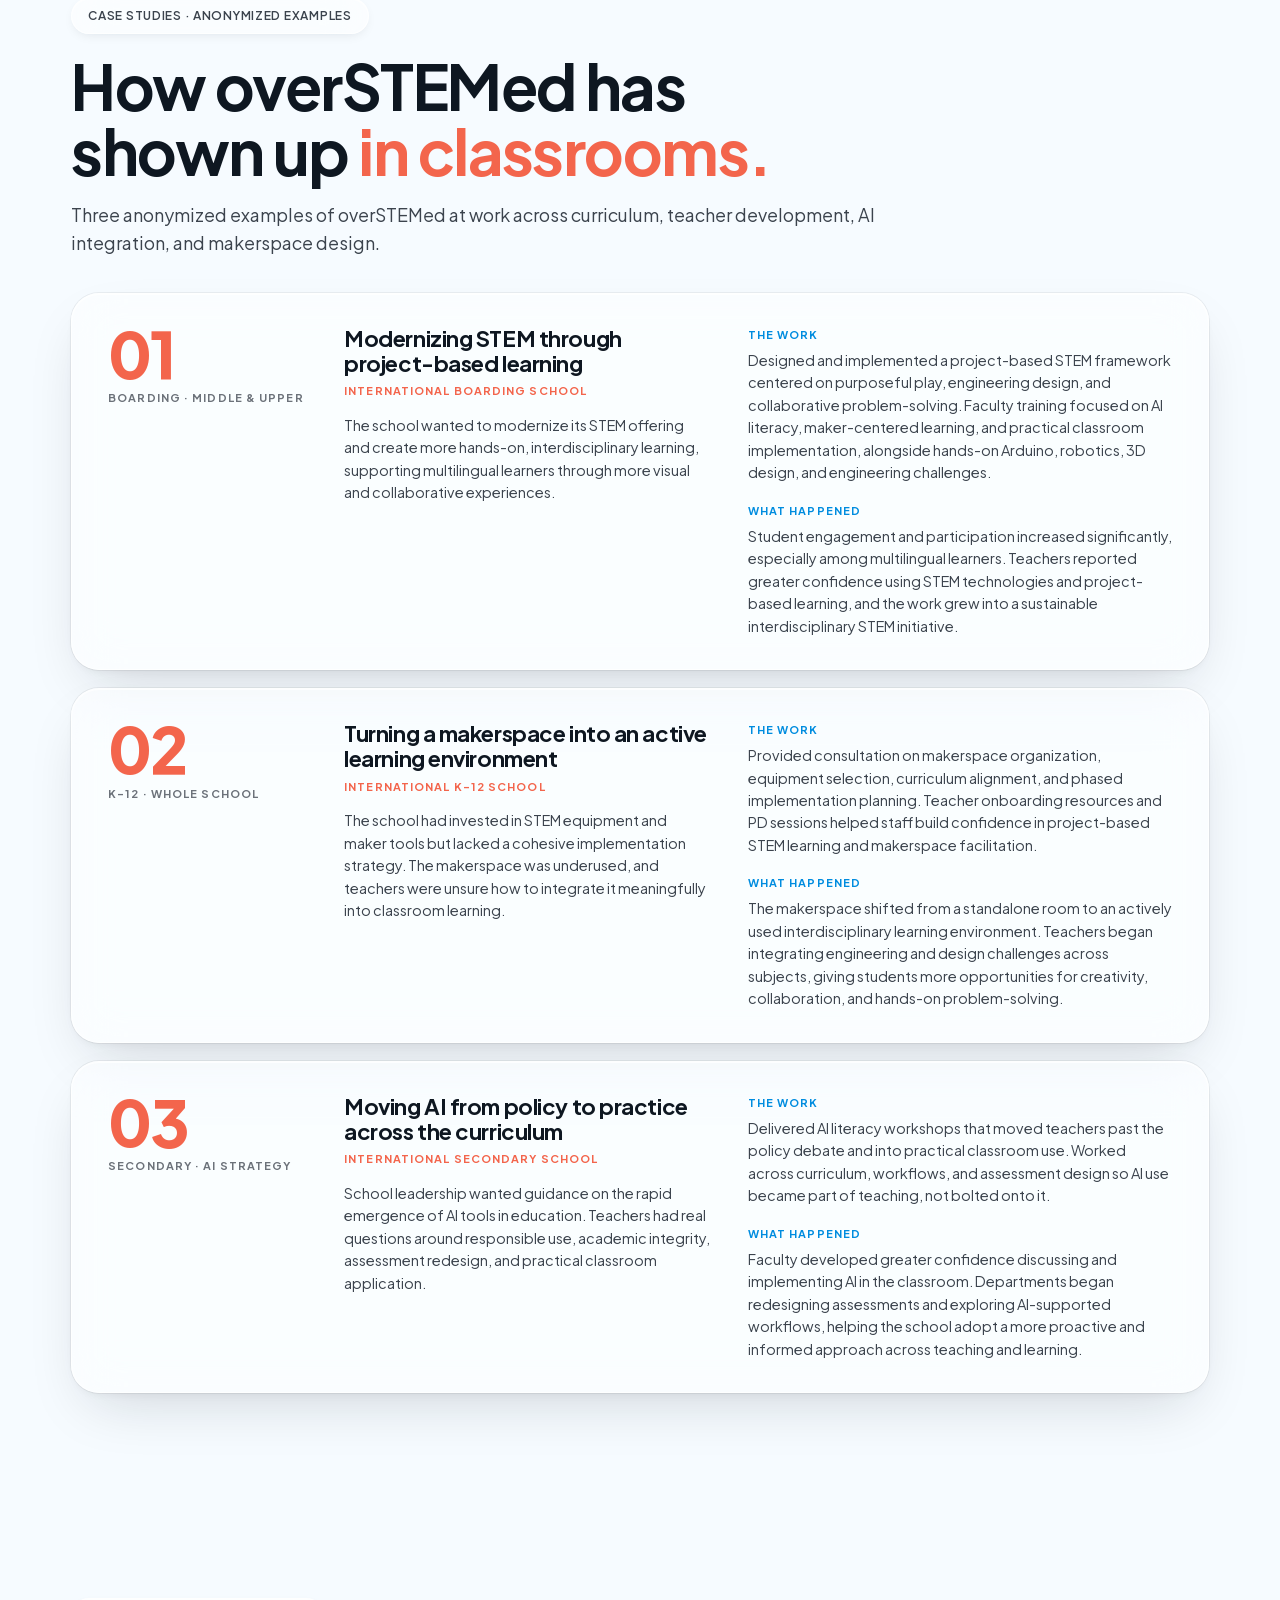
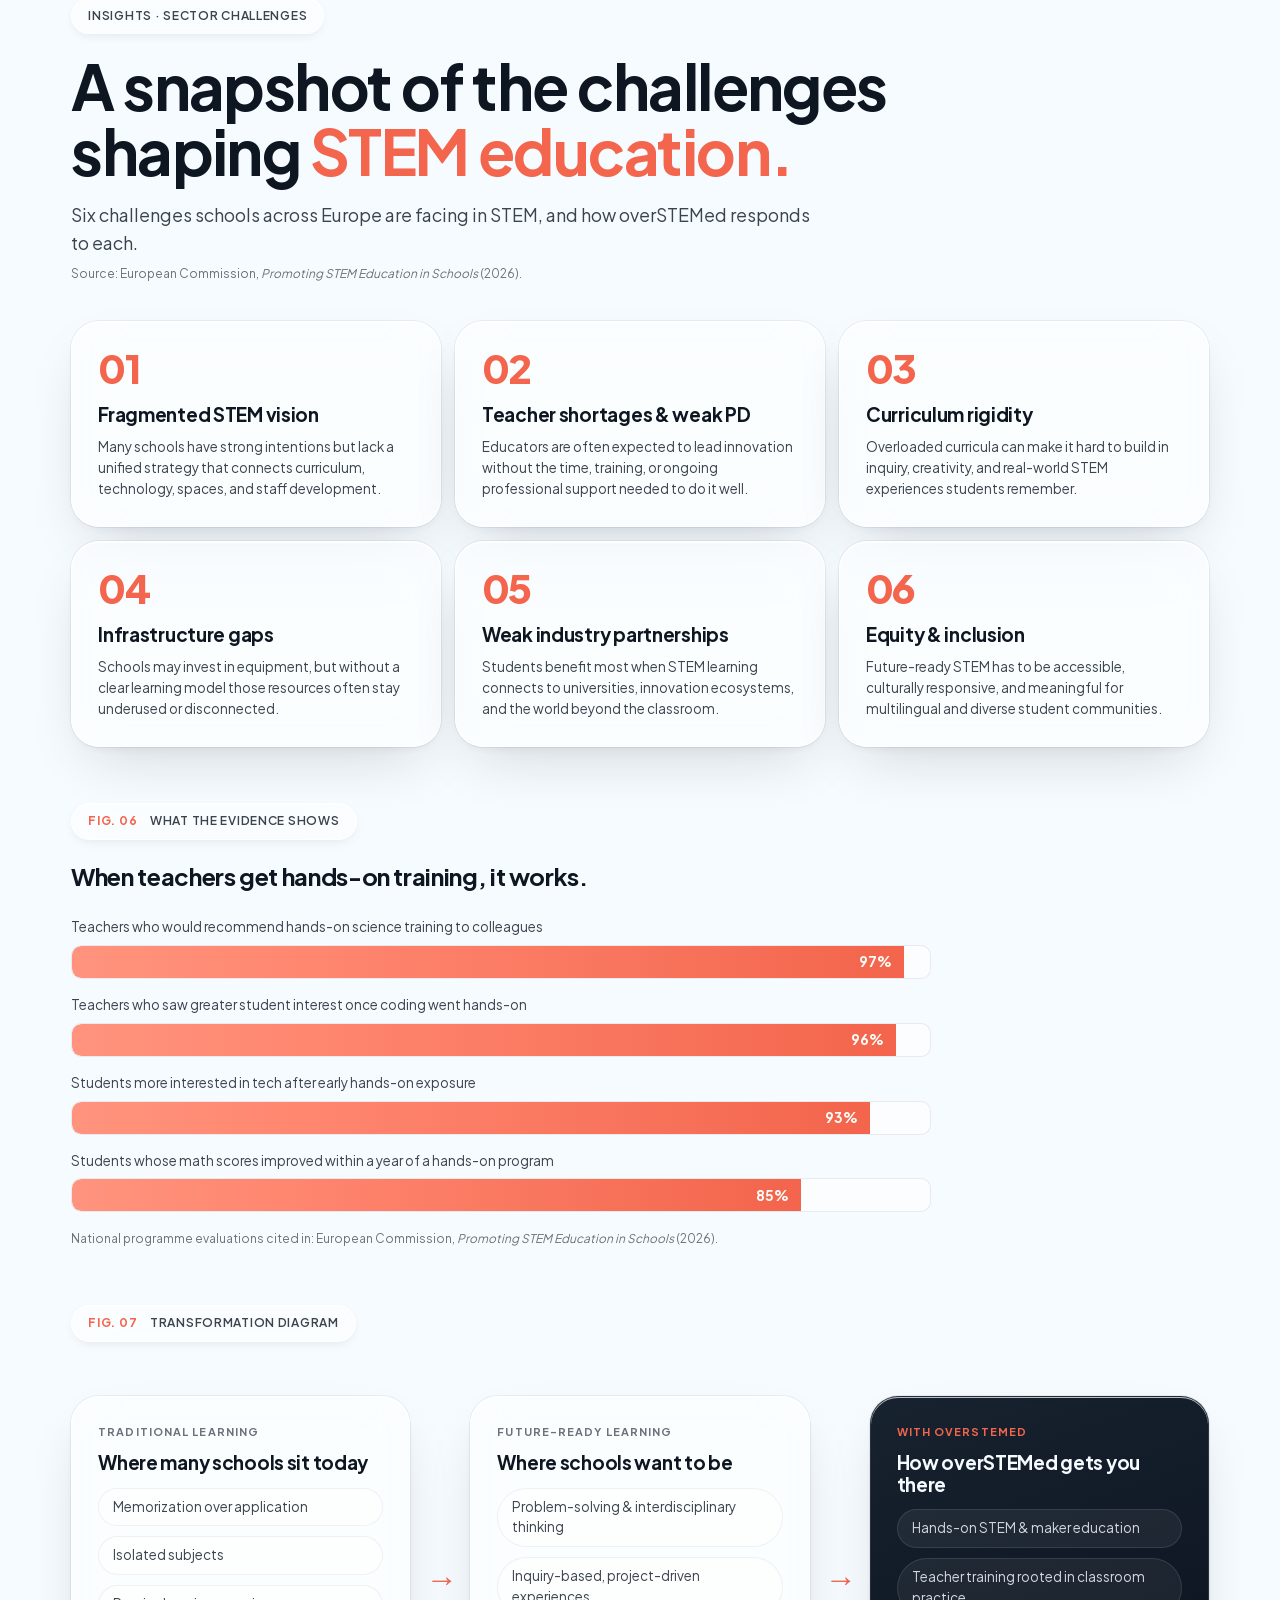
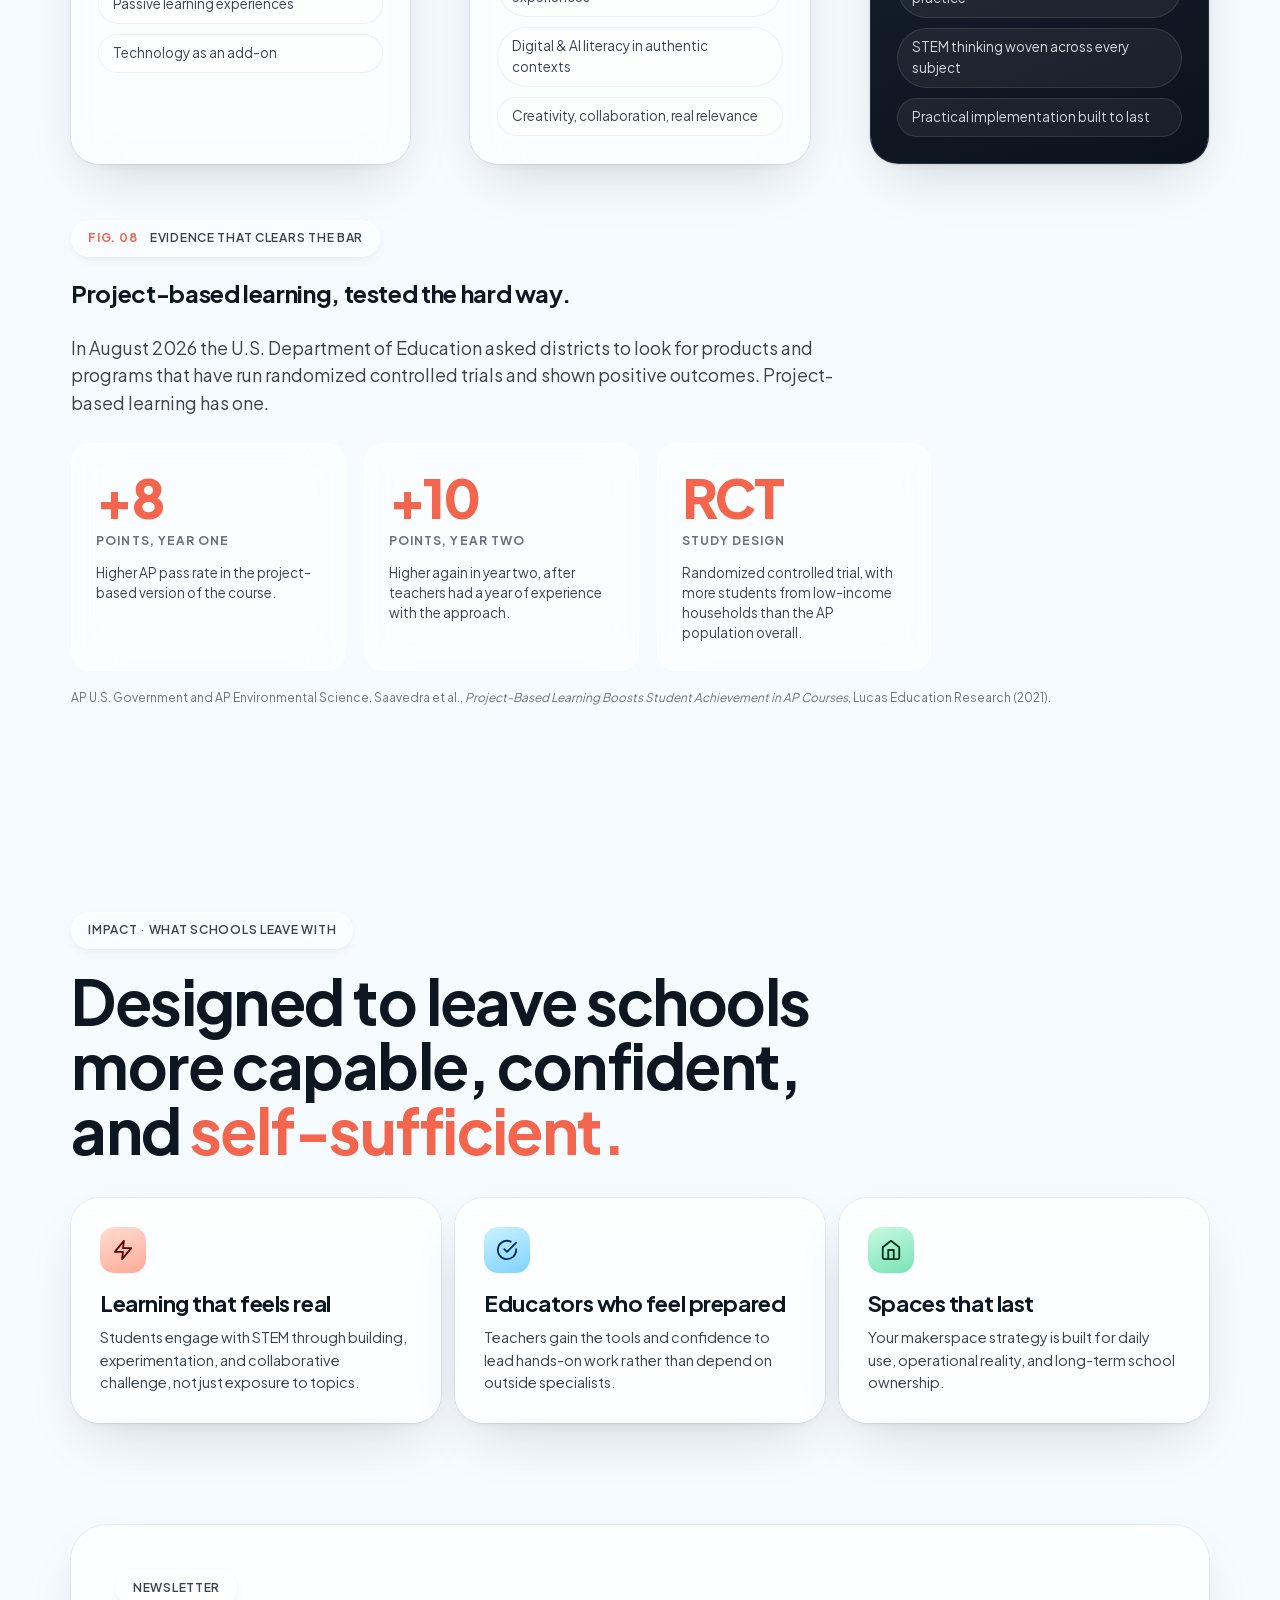
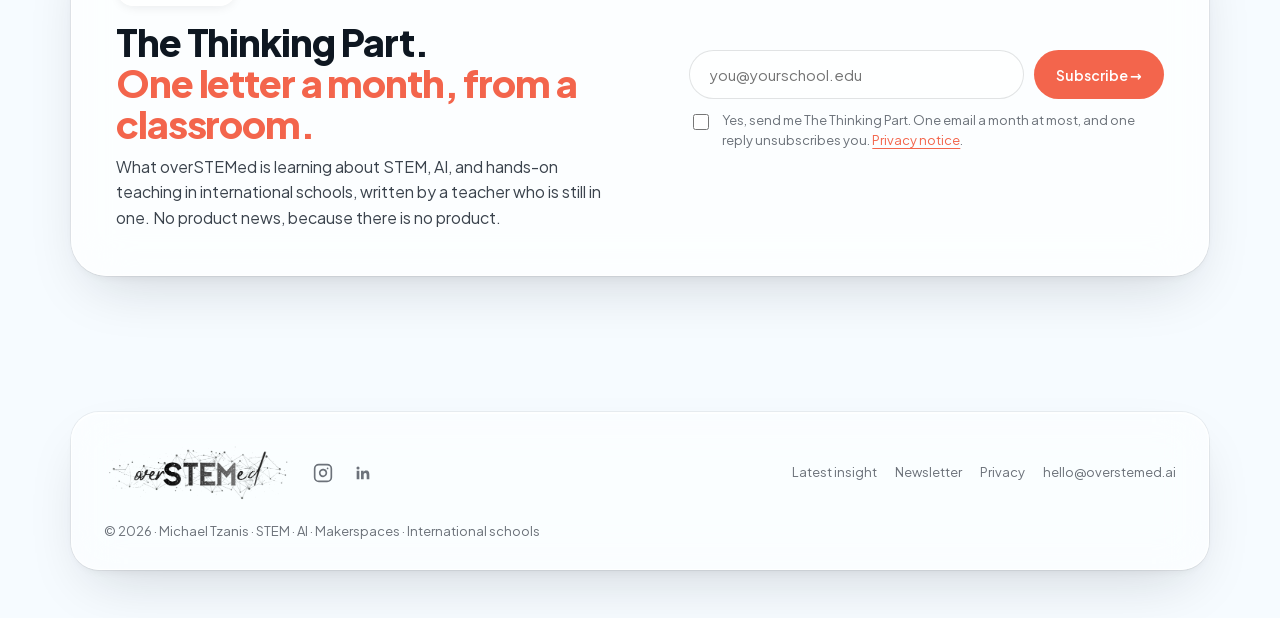
==== commit ee8e0871: "Newsletter named The Thinking Part: sign-up box on every page, links card, privacy notice Co-Authore" ====
--- a/case-studies/index.html
+++ b/case-studies/index.html
@@ -344,7 +344,7 @@
     <div class="news-card">
       <div class="news-copy">
         <span class="eyebrow"><span><span class="dot"></span><span>Newsletter</span></span></span>
-        <h2 id="newsletter-title">One letter a month,<br /><em>from a classroom.</em></h2>
+        <h2 id="newsletter-title">The Thinking Part.<br /><em>One letter a month, from a classroom.</em></h2>
         <p>What overSTEMed is learning about STEM, AI, and hands-on teaching in international schools, written by a teacher who is still in one. No product news, because there is no product.</p>
       </div>
       <form class="news-form" name="newsletter" method="POST" action="https://buttondown.com/api/emails/embed-subscribe/overstemed">
@@ -354,8 +354,8 @@
           <button type="submit" class="btn btn-ed">Subscribe →</button>
         </div>
         <label class="news-consent">
-          <input type="checkbox" name="Consent" value="Yes, send me the overSTEMed newsletter" required />
-          <span>Yes, send me the newsletter. One email a month at most, and one reply unsubscribes you. <a href="/privacy/">Privacy notice</a>.</span>
+          <input type="checkbox" name="Consent" value="Yes, send me The Thinking Part" required />
+          <span>Yes, send me The Thinking Part. One email a month at most, and one reply unsubscribes you. <a href="/privacy/">Privacy notice</a>.</span>
         </label>
       </form>
     </div>
